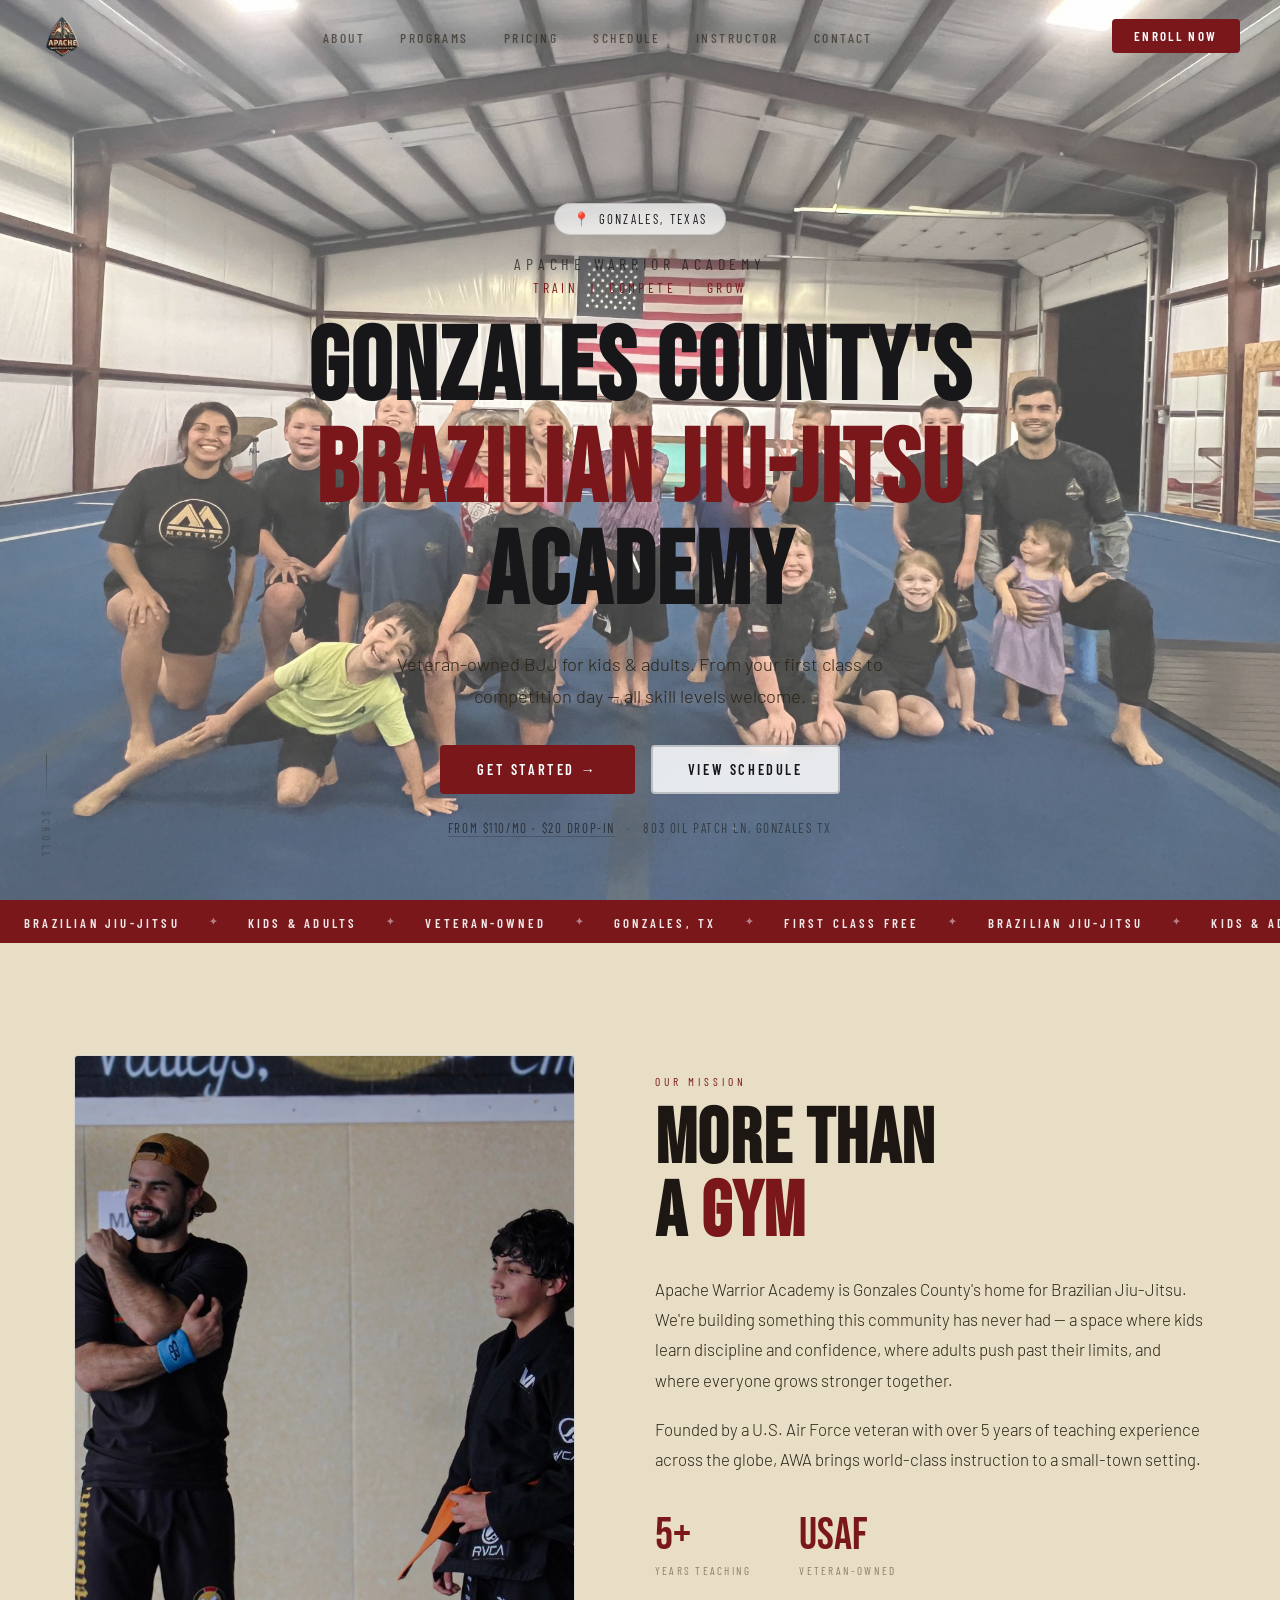
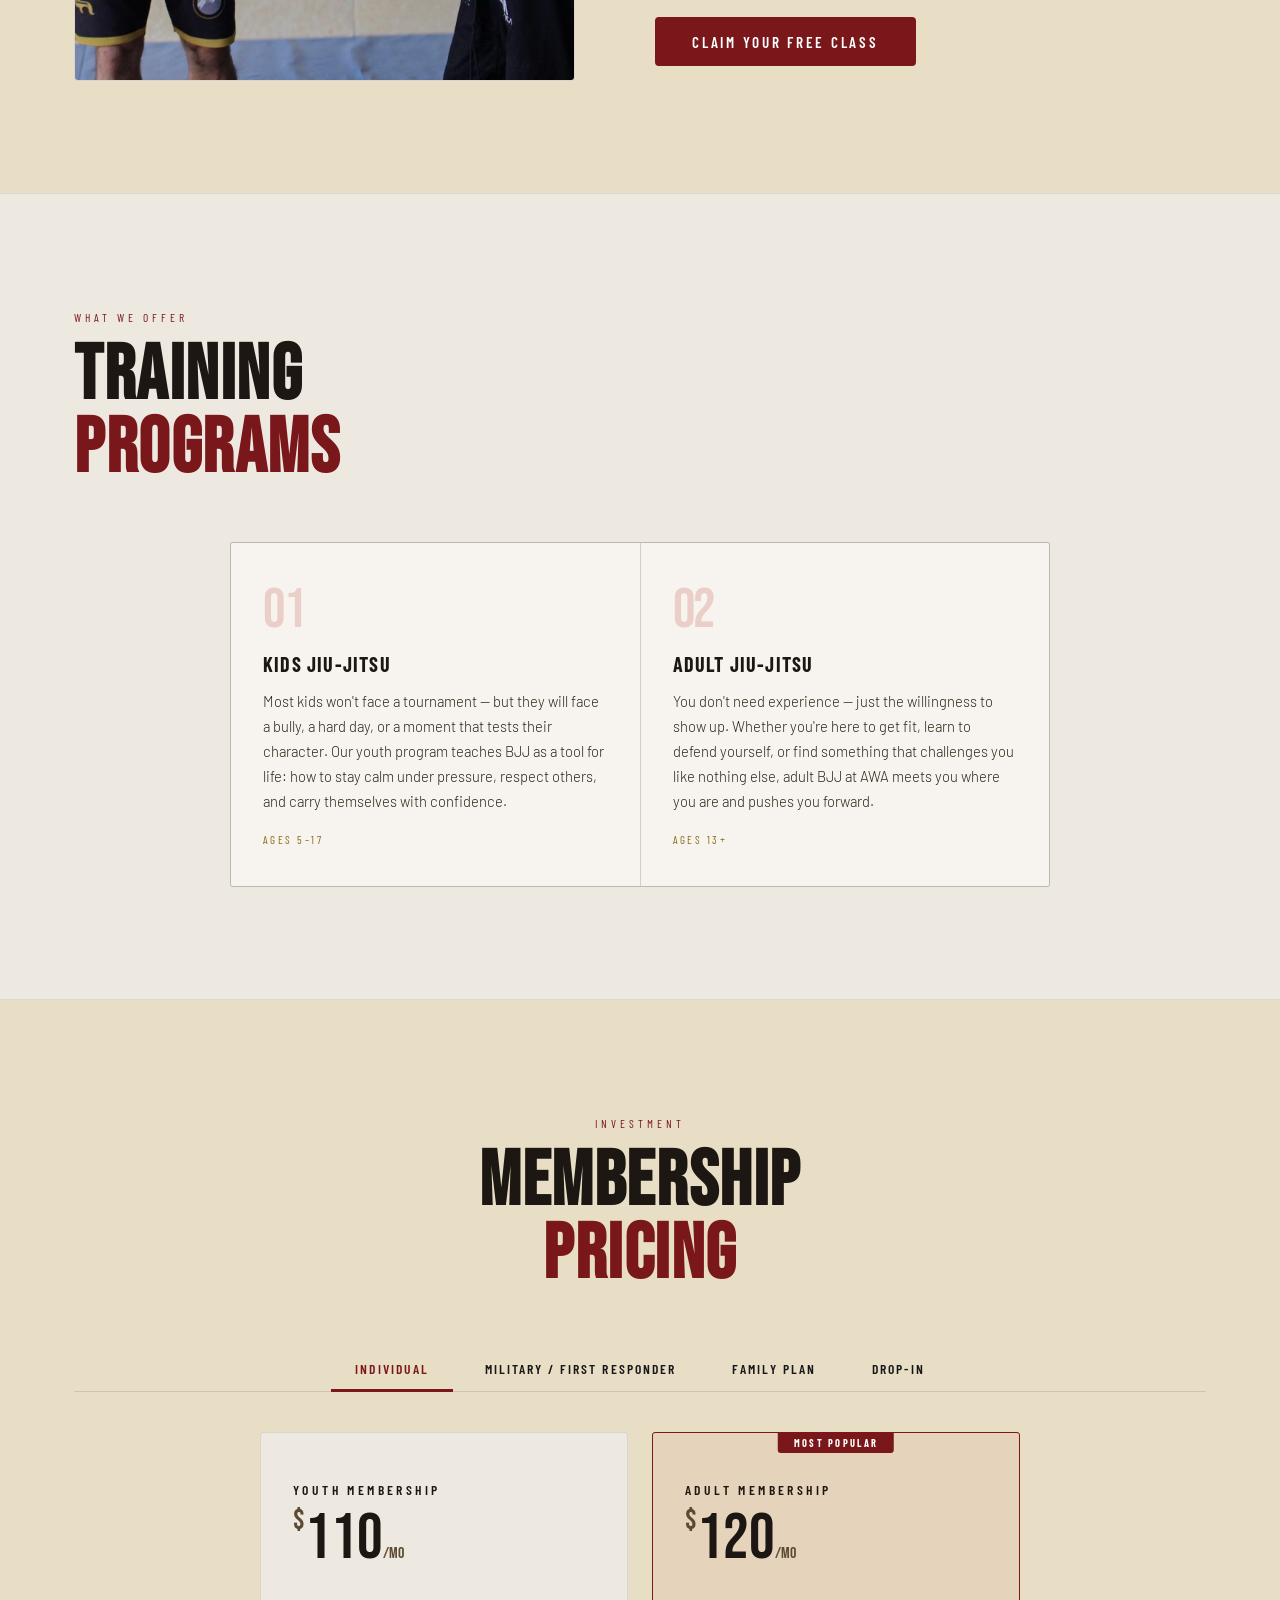
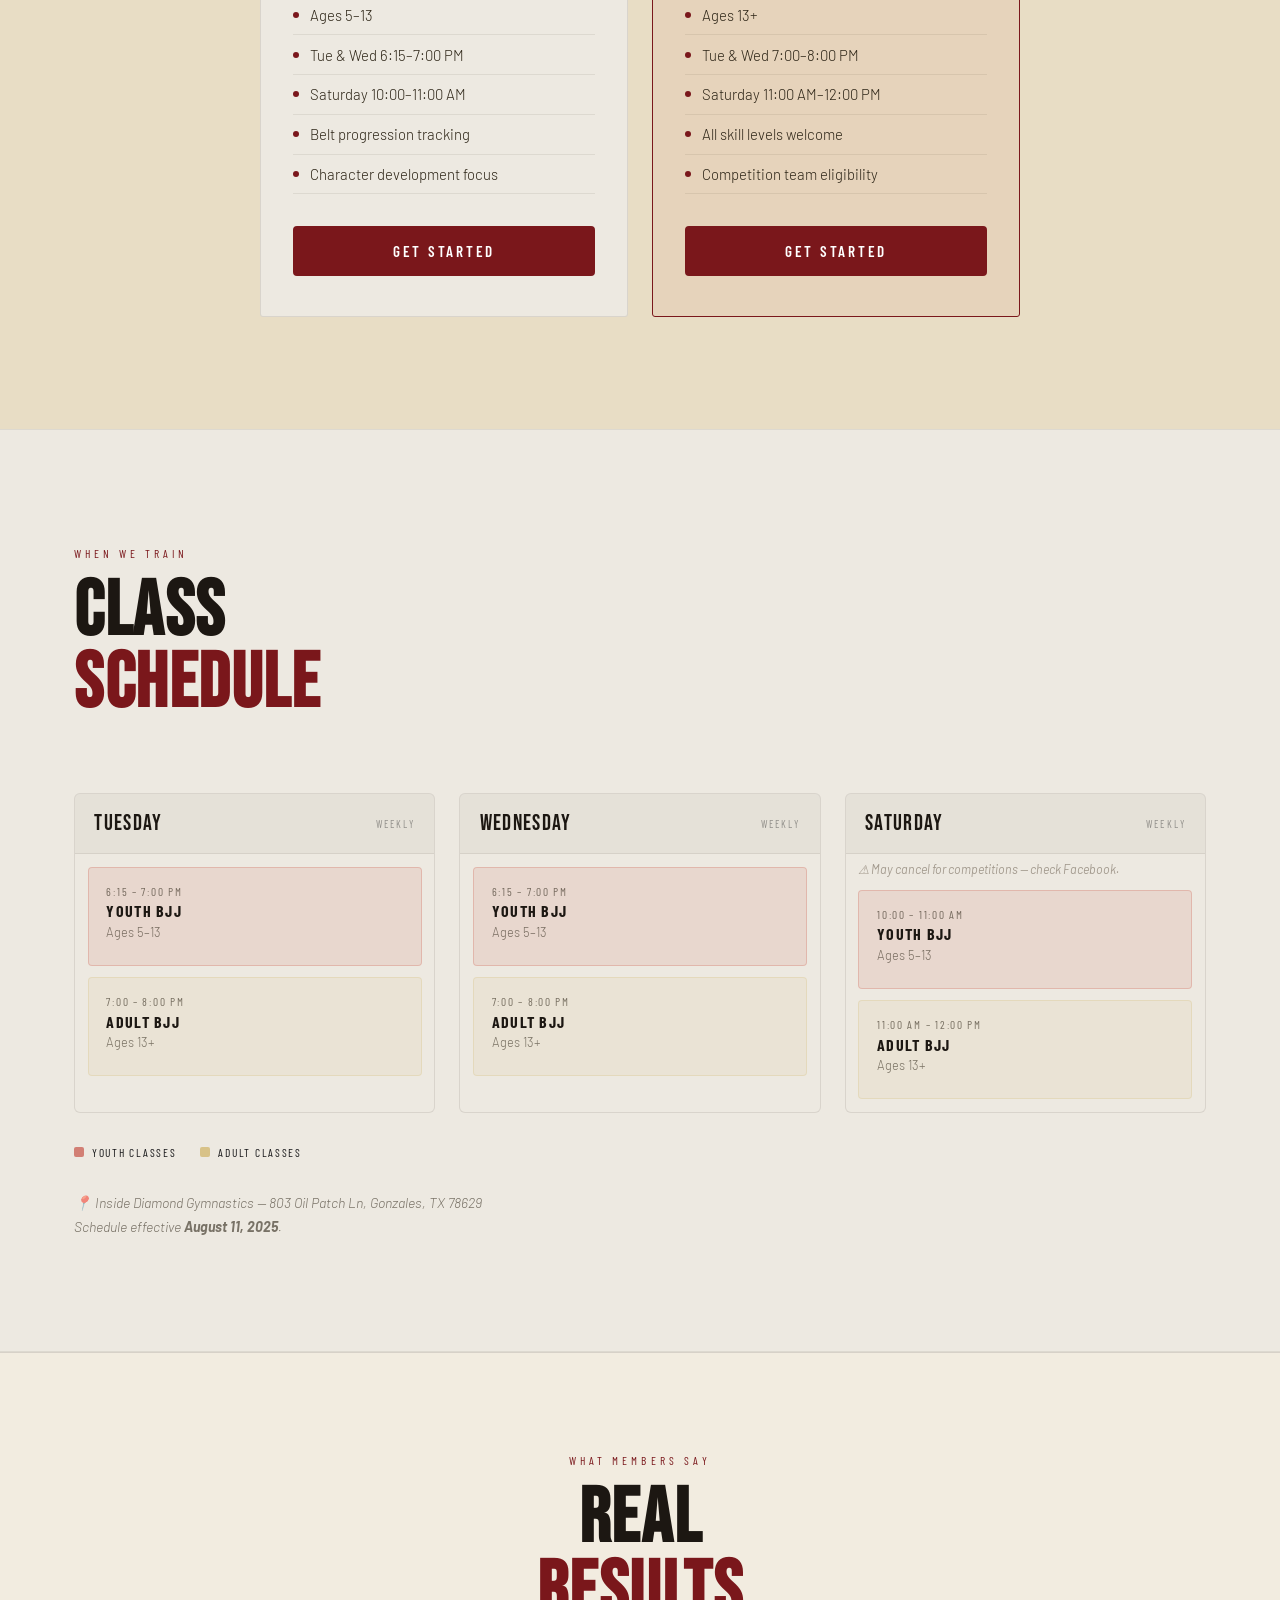
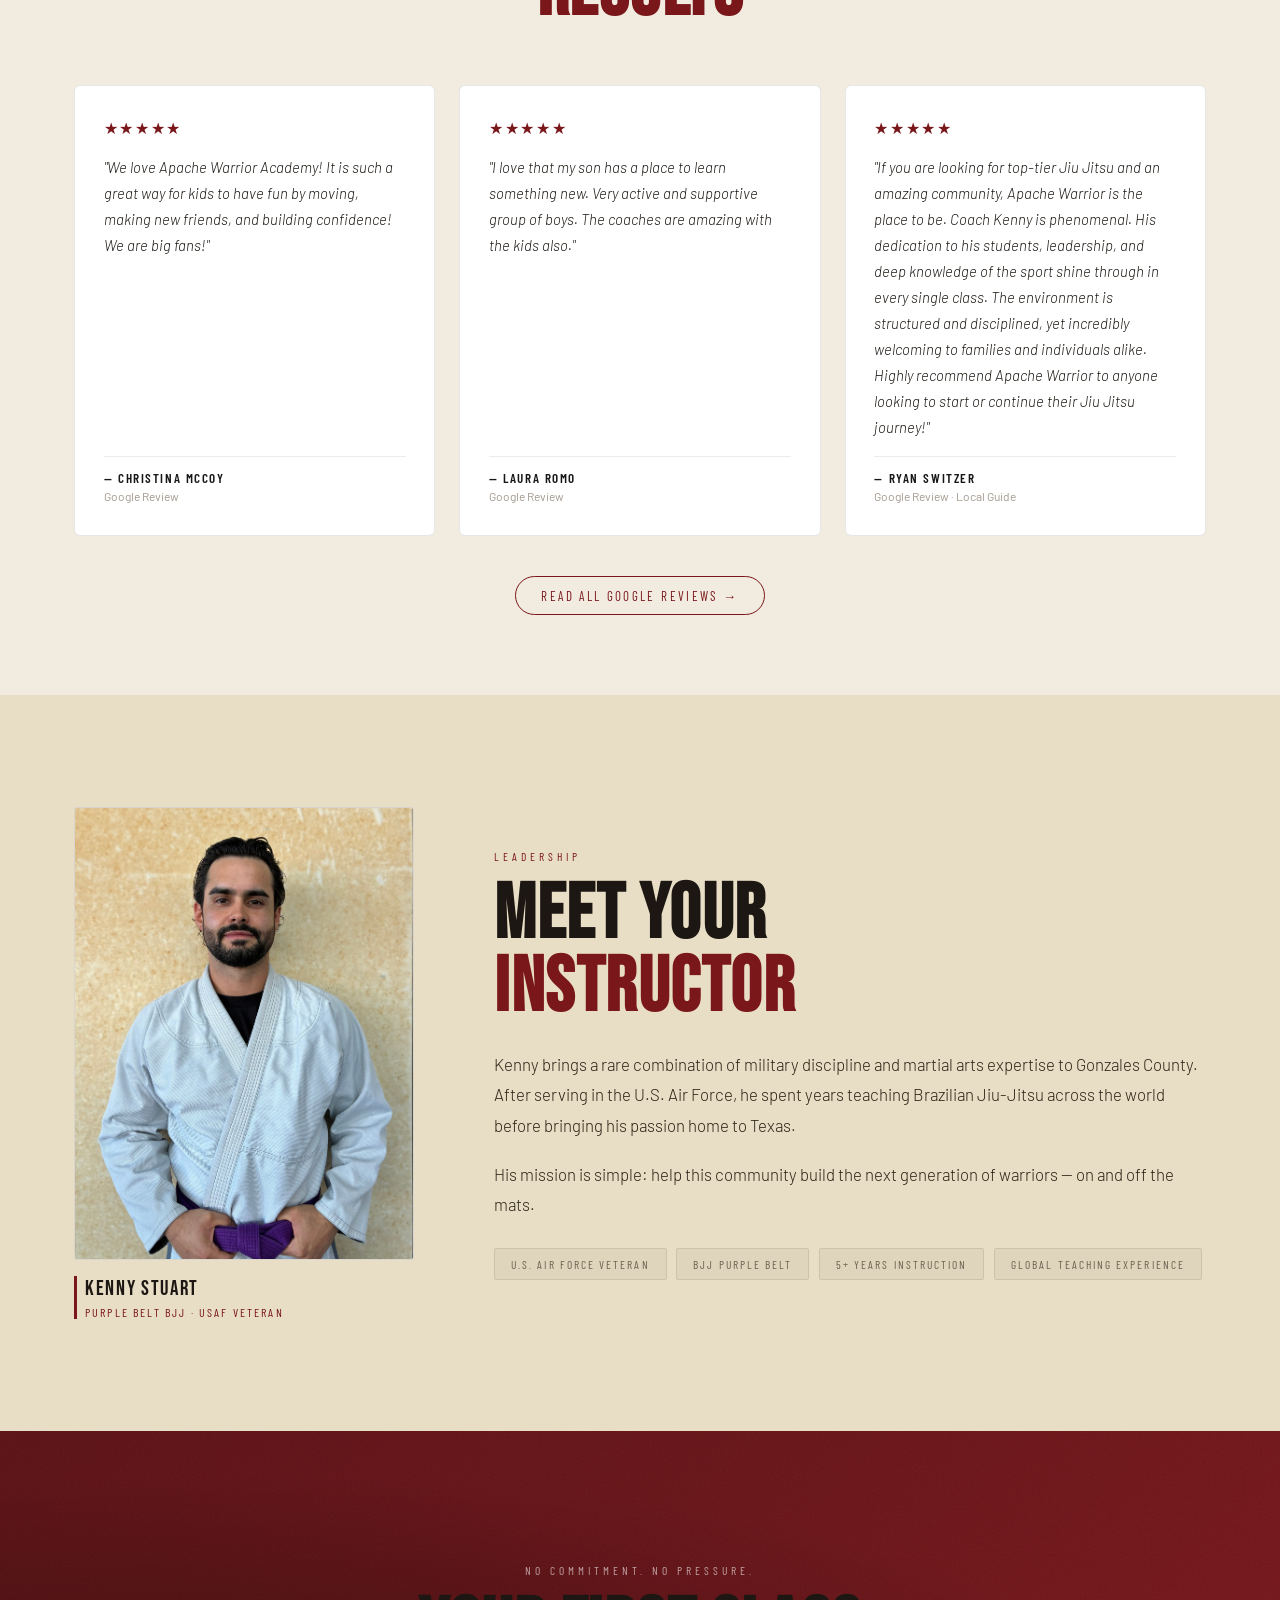
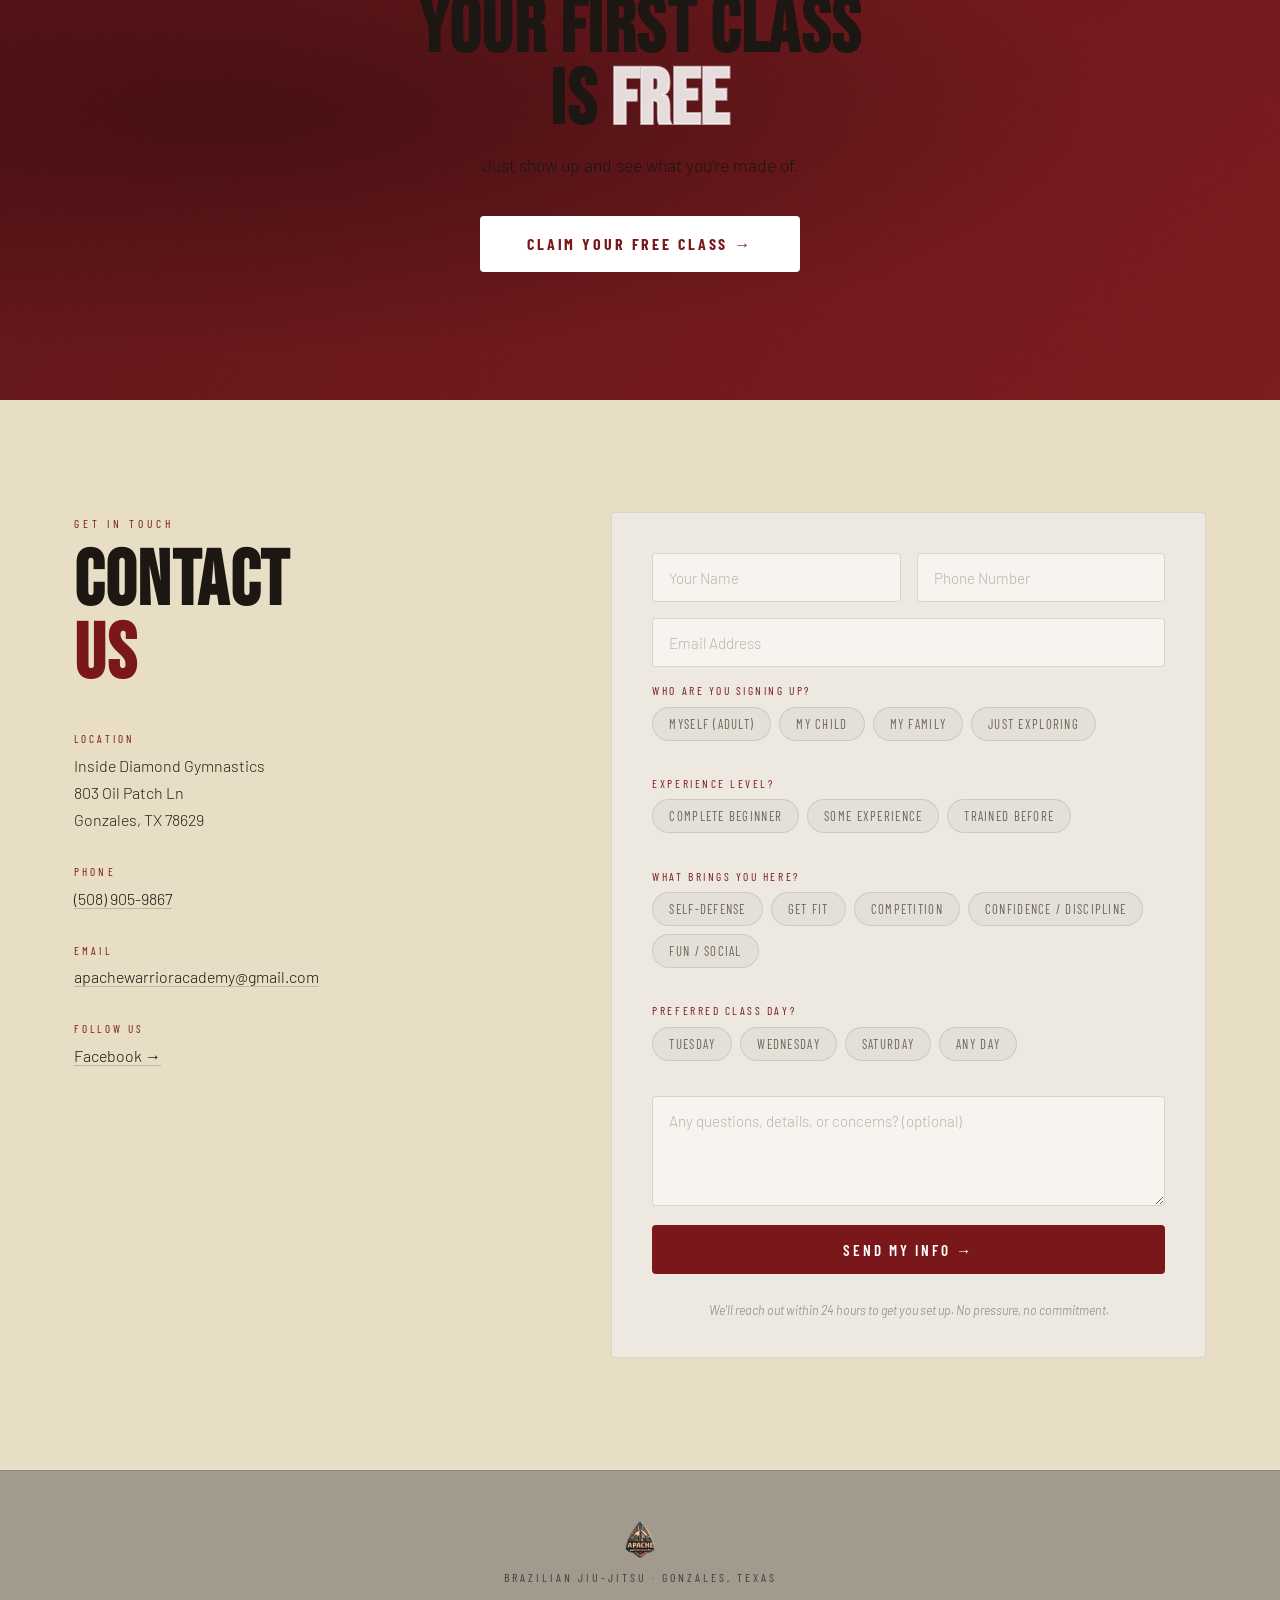
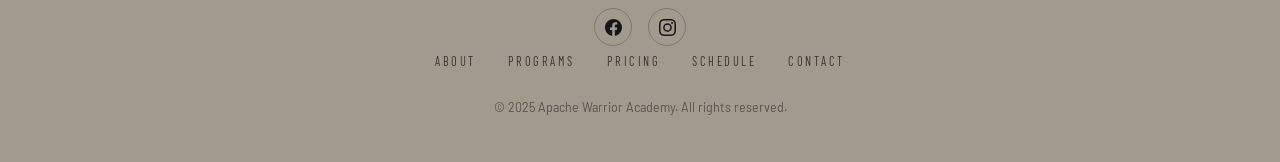
==== index.html @ 75c7acdf "Add files via upload" ====
<!DOCTYPE html>
<html lang="en">
<head>
<meta charset="UTF-8">
<meta name="viewport" content="width=device-width, initial-scale=1.0">
<title>Apache Warrior Academy | Brazilian Jiu-Jitsu in Gonzales, TX</title>
<meta name="description" content="Veteran-owned Brazilian Jiu-Jitsu academy in Gonzales, TX. Kids and adult classes focused on discipline, confidence, and self-defense.">
<link rel="preconnect" href="https://fonts.googleapis.com">
<link href="https://fonts.googleapis.com/css2?family=Bebas+Neue&family=Barlow:ital,wght@0,300;0,400;0,500;0,600;1,300&family=Barlow+Condensed:wght@400;500;600;700&display=swap" rel="stylesheet">
<link rel="stylesheet" href="css/style.css">
  <!-- Google Search Console Verification -->
  <meta name="google-site-verification" content="LA4Jud9aWqhyvaogNPFyvFDFdin0RECuXeDa9Nnw45o">

  <!-- Favicon -->
  <link rel="icon" type="image/png" sizes="32x32" href="images/favicon.png">
  <link rel="icon" type="image/png" sizes="192x192" href="images/favicon-192.png">
  <link rel="apple-touch-icon" sizes="192x192" href="images/favicon-192.png">
  <meta name="msapplication-TileImage" content="images/favicon-192.png">

  <!-- SEO / Open Graph -->
  <meta name="robots" content="index, follow">
  <meta name="theme-color" content="#C0392B">
  <meta property="og:type" content="website">
  <meta property="og:site_name" content="Apache Warrior Academy">
  <meta property="og:url" content="https://apachewarrioracademy.com/">
  <meta property="og:title" content="Apache Warrior Academy | Brazilian Jiu-Jitsu in Gonzales, TX">
  <meta property="og:image" content="https://apachewarrioracademy.com/images/logo.png">
  <meta property="og:locale" content="en_US">
  <link rel="canonical" href="https://apachewarrioracademy.com/">
</head>
<body class="light-mode">

<!-- NAV -->
<nav id="navbar">
  <div class="nav-inner">
    <a href="#home" class="nav-logo">
      <img src="images/logo.png" alt="Apache Warrior Academy" class="logo-img" onerror="this.style.display='none';document.querySelector('.logo-text').style.display='block'">
      <span class="logo-text" style="display:none;">APACHE WARRIOR ACADEMY</span>
    </a>
    <ul class="nav-links" id="navLinks">
      <li><a href="about.html">About</a></li>
      <li><a href="programs.html">Programs</a></li>
      <li><a href="pricing.html">Pricing</a></li>
      <li><a href="schedule.html">Schedule</a></li>
      <li><a href="instructor.html">Instructor</a></li>
      <li><a href="contact.html">Contact</a></li>
    </ul>
    <a href="enroll.html" class="nav-cta" id="navCta">Enroll Now</a>
    <button class="hamburger" id="hamburger" aria-label="Open menu">
      <span></span><span></span><span></span>
    </button>
  </div>
</nav>

<!-- HERO -->
<section class="hero" id="home">
  <div class="hero-bg">
    <picture class="hero-bg-img" style="display:block;position:absolute;inset:0;width:100%;height:100%;">
      <source srcset="images/hero-mobile.JPG" media="(max-width: 768px)">
      <img src="images/hero.JPG" alt="Apache Warrior Academy BJJ training class" style="width:100%;height:100%;object-fit:cover;object-position:center center;display:block;" loading="eager">
    </picture>
    <div class="hero-overlay"></div>

  </div>
  <div class="hero-content hero-content--centered">
    <div class="hero-location-pill">
      <span class="hero-location-dot">📍</span> Gonzales, Texas
    </div>
    <div class="hero-academy-name">APACHE WARRIOR ACADEMY</div>
    <div class="hero-tagline">TRAIN &nbsp;|&nbsp; COMPETE &nbsp;|&nbsp; GROW</div>
    <h1 class="hero-title--unified">
      Gonzales County's<br>
      <em>Brazilian Jiu-Jitsu</em><br>
      Academy
    </h1>
    <p class="hero-sub">Veteran-owned BJJ for kids &amp; adults. From your first class to competition day — all skill levels welcome.</p>
    <div class="hero-actions">
      <a href="enroll.html" class="btn-primary hero-btn-primary">Get Started →</a>
      <a href="schedule.html" class="btn-ghost hero-btn-ghost">View Schedule</a>
    </div>
    <div class="hero-meta">
      <span class="hero-meta-price"><a href="pricing.html">From $110/mo · $20 drop-in</a></span>
      <span class="hero-meta-sep">·</span>
      <span class="hero-meta-addr">803 Oil Patch Ln, Gonzales TX</span>
    </div>
  </div>
  <div class="hero-scroll-hint">
    <div class="scroll-line"></div>
    <span>Scroll</span>
  </div>
</section>

<!-- MARQUEE STRIP -->
<div class="marquee-strip">
  <div class="marquee-track">
    <span>Brazilian Jiu-Jitsu</span><span class="sep">✦</span>
    <span>Kids & Adults</span><span class="sep">✦</span>
    <span>Veteran-Owned</span><span class="sep">✦</span>
    <span>Gonzales, TX</span><span class="sep">✦</span>
    <span>First Class Free</span><span class="sep">✦</span>
    <span>Brazilian Jiu-Jitsu</span><span class="sep">✦</span>
    <span>Kids & Adults</span><span class="sep">✦</span>
    <span>Veteran-Owned</span><span class="sep">✦</span>
    <span>Gonzales, TX</span><span class="sep">✦</span>
    <span>First Class Free</span><span class="sep">✦</span>
  </div>
</div>



<!-- ABOUT -->
<section class="about" id="about">
  <div class="container">
    <div class="about-grid">
      <div class="about-media reveal">
        <div class="about-img-wrap">
          <img src="images/homepagemission.PNG"
               alt="Apache Warrior Academy training"
               class="about-photo"
               onerror="this.style.display='none';this.nextElementSibling.style.display='block'">
          <div class="about-img-fallback geo-placeholder" style="display:none;position:absolute;inset:0;">
            <div class="placeholder-geo">
              <div class="pg-ring pg-ring-1"></div>
              <div class="pg-ring pg-ring-2"></div>
              <div class="pg-ring pg-ring-3"></div>
              <div class="pg-slash"></div>
              <div class="pg-slash pg-slash-2"></div>
            </div>
          </div>
        </div>
      </div>
      <div class="about-text reveal">
        <span class="label">Our Mission</span>
        <h2>MORE THAN<br>A <em>GYM</em></h2>
        <p>Apache Warrior Academy is Gonzales County's home for Brazilian Jiu-Jitsu. We're building something this community has never had — a space where kids learn discipline and confidence, where adults push past their limits, and where everyone grows stronger together.</p>
        <p>Founded by a U.S. Air Force veteran with over 5 years of teaching experience across the globe, AWA brings world-class instruction to a small-town setting.</p>
        <div class="about-stats">
          <div class="stat">
            <div class="stat-num">5+</div>
            <div class="stat-lbl">Years Teaching</div>
          </div>
          <div class="stat">
            <div class="stat-num">USAF</div>
            <div class="stat-lbl">Veteran-Owned</div>
          </div>
        </div>
        <a href="enroll.html" class="btn-primary">Claim Your Free Class</a>
      </div>
    </div>
  </div>
</section>

<!-- PROGRAMS -->
<section class="programs" id="programs">
  <div class="container">
    <div class="section-head reveal">
      <span class="label">What We Offer</span>
      <h2>TRAINING<br><em>PROGRAMS</em></h2>
    </div>
    <div class="programs-grid two-only">
      <div class="prog-card reveal">
        <div class="prog-num">01</div>
        <h3>Kids Jiu-Jitsu</h3>
        <p>Most kids won't face a tournament — but they will face a bully, a hard day, or a moment that tests their character. Our youth program teaches BJJ as a tool for life: how to stay calm under pressure, respect others, and carry themselves with confidence.</p>
        <div class="prog-tag">Ages 5–17</div>
      </div>
      <div class="prog-card reveal">
        <div class="prog-num">02</div>
        <h3>Adult Jiu-Jitsu</h3>
        <p>You don't need experience — just the willingness to show up. Whether you're here to get fit, learn to defend yourself, or find something that challenges you like nothing else, adult BJJ at AWA meets you where you are and pushes you forward.</p>
        <div class="prog-tag">Ages 13+</div>
      </div>
    </div>
  </div>
</section>

<!-- PRICING -->
<section class="pricing" id="pricing">
  <div class="container">
    <div class="section-head reveal" style="text-align:center;">
      <span class="label">Investment</span>
      <h2>MEMBERSHIP<br><em>PRICING</em></h2>
    </div>

    <!-- Individual Memberships -->
    <div class="price-tabs reveal">
      <button class="price-tab active" data-tab="individual">Individual</button>
      <button class="price-tab" data-tab="military">Military / First Responder</button>
      <button class="price-tab" data-tab="family">Family Plan</button>
      <button class="price-tab" data-tab="dropin">Drop-In</button>
    </div>

    <!-- Individual -->
    <div class="price-panel active" id="tab-individual">
      <div class="pricing-grid two-col">
        <div class="price-card reveal">
          <div class="price-header">
            <h3>Youth Membership</h3>
            <div class="price-tag"><sup>$</sup>110<span>/mo</span></div>
          </div>
          <ul class="price-list">
            <li>Ages 5–13</li>
            <li>Tue &amp; Wed 6:15–7:00 PM</li>
            <li>Saturday 10:00–11:00 AM</li>
            <li>Belt progression tracking</li>
            <li>Character development focus</li>
          </ul>
          <a href="#contact" class="btn-primary full">Get Started</a>
        </div>
        <div class="price-card featured reveal">
          <div class="featured-badge">Most Popular</div>
          <div class="price-header">
            <h3>Adult Membership</h3>
            <div class="price-tag"><sup>$</sup>120<span>/mo</span></div>
          </div>
          <ul class="price-list">
            <li>Ages 13+</li>
            <li>Tue &amp; Wed 7:00–8:00 PM</li>
            <li>Saturday 11:00 AM–12:00 PM</li>
            <li>All skill levels welcome</li>
            <li>Competition team eligibility</li>
          </ul>
          <a href="#contact" class="btn-primary full">Get Started</a>
        </div>
      </div>
    </div>

    <!-- Military / First Responder -->
    <div class="price-panel" id="tab-military">
      <div class="military-card-wrap">
        <div class="price-card featured military-solo reveal">
          <div class="featured-badge">Serving Those Who Serve</div>
          <div class="military-badge-row">
            <span class="mil-badge">🎖️ Active Military</span>
            <span class="mil-badge">🚔 Law Enforcement</span>
            <span class="mil-badge">🚒 Fire</span>
            <span class="mil-badge">🚑 EMS</span>
            <span class="mil-badge">🪖 Veterans</span>
          </div>
          <div class="price-header">
            <h3>Adult Membership — Military Rate</h3>
            <div class="price-tag"><sup>$</sup>100<span>/mo</span></div>
          </div>
          <div class="military-compare">
            <span class="mil-was">Standard rate: $120/mo</span>
            <span class="mil-save">You save $20/mo</span>
          </div>
          <ul class="price-list">
            <li>Ages 18+ (adults only)</li>
            <li>Tue &amp; Wed 7:00–8:00 PM &amp; Saturday 11:00 AM–12:00 PM</li>
            <li>All skill levels welcome</li>
            <li>Competition team eligibility</li>
            <li>Valid military or first responder ID required at sign-up</li>
          </ul>
          <a href="#contact" class="btn-primary full">Claim This Rate</a>
        </div>
      </div>
      <p class="price-note reveal">Discount applies to active duty military, veterans, law enforcement, firefighters, and EMS. Valid ID required at enrollment.</p>
    </div>

    <!-- Family Plan -->
    <div class="price-panel" id="tab-family">
      <div class="family-table reveal">
        <div class="family-header">
          <h3>Family Plan</h3>
          <p>Each family member gets their own membership — rates decrease as your family grows.</p>
        </div>
        <div class="family-rows">
          <div class="family-row">
            <span>First Adult</span>
            <span class="family-price">$120<small>/mo</small></span>
          </div>
          <div class="family-row">
            <span>Second Adult</span>
            <span class="family-price">$110<small>/mo</small></span>
          </div>
          <div class="family-row">
            <span>First Youth</span>
            <span class="family-price">$110<small>/mo</small></span>
          </div>
          <div class="family-row">
            <span>Second Youth</span>
            <span class="family-price">$100<small>/mo</small></span>
          </div>
          <div class="family-row highlight">
            <span>Third Youth &amp; Beyond</span>
            <span class="family-price">$90<small>/mo</small></span>
          </div>
        </div>
        <div class="family-example">
          <strong>Example — Family of 4 (2 Adults + 2 Youth)</strong><br>
          $120 + $110 + $110 + $100 = <strong>$440/month</strong><br>
          <span>Save $20/month compared to individual memberships</span>
        </div>
        <a href="#contact" class="btn-primary" style="margin-top:1.5rem;display:inline-block;">Build My Family Plan</a>
      </div>
    </div>


    <!-- Drop-In -->
    <div class="price-panel" id="tab-dropin">
      <div class="pricing-grid" style="max-width:400px;margin:0 auto;">
        <div class="price-card featured reveal">
          <div class="featured-badge">No Commitment</div>
          <div class="price-header">
            <h3>Drop-In Class</h3>
            <div class="price-tag"><sup>$</sup>20<span>/class</span></div>
          </div>
          <ul class="price-list">
            <li>Youth or Adult BJJ</li>
            <li>Any scheduled class</li>
            <li>No membership required</li>
            <li>Come when it works for you</li>
            <li>First class is always free</li>
          </ul>
          <a href="pricing.html" class="btn-primary full">See All Pricing →</a>
        </div>
      </div>
      <p class="price-note reveal" style="margin-top:1.5rem;">Drop-ins are welcome at any class. Just text Coach Kenny at (508) 905-9867 so he knows you're coming.</p>
    </div>

  </div>
</section>

<!-- SCHEDULE -->
<section class="schedule" id="schedule">
  <div class="container">
    <div class="schedule-header reveal">
      <div>
        <span class="label">When We Train</span>
        <h2>CLASS<br><em>SCHEDULE</em></h2>
      </div>
      </div>

    <!-- Calendar View -->
    <div class="schedule-wrap reveal" id="schedCal">
      <div class="cal-grid">
        <!-- TUE -->
        <div class="cal-day">
          <div class="cal-day-header">
            <span class="cal-day-name">Tuesday</span>
            <span class="cal-day-sub">Weekly</span>
          </div>
          <div class="cal-slots">
            <div class="cal-slot kids-slot">
              <div class="cal-slot-time">6:15 – 7:00 PM</div>
              <div class="cal-slot-name">Youth BJJ</div>
              <div class="cal-slot-ages">Ages 5–13</div>
            </div>
            <div class="cal-slot adult-slot">
              <div class="cal-slot-time">7:00 – 8:00 PM</div>
              <div class="cal-slot-name">Adult BJJ</div>
              <div class="cal-slot-ages">Ages 13+</div>
            </div>
          </div>
        </div>
        <!-- WED -->
        <div class="cal-day">
          <div class="cal-day-header">
            <span class="cal-day-name">Wednesday</span>
            <span class="cal-day-sub">Weekly</span>
          </div>
          <div class="cal-slots">
            <div class="cal-slot kids-slot">
              <div class="cal-slot-time">6:15 – 7:00 PM</div>
              <div class="cal-slot-name">Youth BJJ</div>
              <div class="cal-slot-ages">Ages 5–13</div>
            </div>
            <div class="cal-slot adult-slot">
              <div class="cal-slot-time">7:00 – 8:00 PM</div>
              <div class="cal-slot-name">Adult BJJ</div>
              <div class="cal-slot-ages">Ages 13+</div>
            </div>
          </div>
        </div>
        <!-- SAT -->
        <div class="cal-day">
          <div class="cal-day-header">
            <span class="cal-day-name">Saturday</span>
            <span class="cal-day-sub">Weekly</span>
          </div>
          <p style="padding:0.5rem 0.8rem 0;margin:0;font-size:0.78rem;color:var(--stone);font-style:italic;">⚠ May cancel for competitions — check Facebook.</p>
          <div class="cal-slots">
            <div class="cal-slot kids-slot">
              <div class="cal-slot-time">10:00 – 11:00 AM</div>
              <div class="cal-slot-name">Youth BJJ</div>
              <div class="cal-slot-ages">Ages 5–13</div>
            </div>
            <div class="cal-slot adult-slot">
              <div class="cal-slot-time">11:00 AM – 12:00 PM</div>
              <div class="cal-slot-name">Adult BJJ</div>
              <div class="cal-slot-ages">Ages 13+</div>
            </div>
          </div>
        </div>
        <!-- Legend -->
        <div class="cal-legend" style="grid-column:1/-1;">
          <span class="cal-legend-item kids-dot">Youth Classes</span>
          <span class="cal-legend-item adult-dot">Adult Classes</span>
        </div>
      </div>
      <p class="sched-note">📍 Inside Diamond Gymnastics — 803 Oil Patch Ln, Gonzales, TX 78629<br>Schedule effective <strong>August 11, 2025</strong>.</p>
    </div>

  </div>
</section>

<!-- CLASS REGISTRATION MODAL -->
<div class="modal-overlay" id="registerModal" aria-hidden="true">
  <div class="modal-box">
    <button class="modal-close" id="modalClose" aria-label="Close">&times;</button>
    <div class="modal-label">Reserve Your Spot</div>
    <h3 class="modal-title" id="modalTitle">Youth BJJ — Tuesday 6:15–7:00 PM</h3>
    <p class="modal-sub">Fill out the form below and we'll confirm your spot within 24 hours. First class is always free.</p>
    <form class="modal-form" id="registerForm" action="https://formspree.io/f/mgodlnrg" method="POST">
      <input type="text" name="_gotcha" style="display:none" tabindex="-1" autocomplete="off">
      <input type="hidden" name="form_type" value="Class Registration">
      <input type="hidden" name="class_name" id="reg-class">
      <input type="hidden" name="class_day" id="reg-day">
      <input type="hidden" name="class_time" id="reg-time">

      <div class="modal-row two-col">
        <input type="text" name="name" placeholder="Full Name" required>
        <input type="tel" name="phone" placeholder="Phone Number">
      </div>
      <input type="email" name="email" placeholder="Email Address" required style="width:100%">

      <div class="modal-chips-label">This is for:</div>
      <div class="faq-chips modal-chips" data-name="reg-who">
        <button type="button" class="chip" data-val="Myself">Myself</button>
        <button type="button" class="chip" data-val="My Child">My Child</button>
        <button type="button" class="chip" data-val="Both of us">Both of Us</button>
      </div>
      <input type="hidden" name="registering_for" id="val-reg-who">

      <div class="waiver-block">
        <label class="waiver-check">
          <input type="checkbox" name="waiver_agreed" value="yes" required>
          <span class="waiver-text">
            I have read and agree to the <button type="button" class="waiver-link" id="showWaiver">Apache Warrior Academy Assumption of Risk, Waiver of Liability, and Indemnification Agreement</button>. I understand this is a legally binding document and I am waiving certain legal rights. I participate voluntarily.
          </span>
        </label>
      </div>

      <!-- Waiver text (collapsed) — Full official AWA waiver -->
      <div class="waiver-full" id="waiverFull" style="display:none;">
        <strong>APACHE WARRIOR ACADEMY<br>
        ASSUMPTION OF RISK, WAIVER OF LIABILITY, AND INDEMNIFICATION AGREEMENT</strong><br>
        803 Oil Patch Ln, Gonzales, TX 78629 | apachewarrioracademy@gmail.com | (508) 905-9867<br><br>
        <em>PLEASE READ THIS DOCUMENT CAREFULLY. BY SUBMITTING THIS FORM, YOU ARE WAIVING CERTAIN LEGAL RIGHTS, INCLUDING THE RIGHT TO SUE OR RECOVER DAMAGES IN CASE OF INJURY, DEATH, OR PROPERTY LOSS.</em><br><br>

        <strong>1. ASSUMPTION OF RISK</strong><br>
        I acknowledge that participation in Brazilian Jiu-Jitsu, martial arts, grappling, self-defense training, and related physical activities involves inherent risks of physical injury, including but not limited to: sprains, strains, fractures, dislocations, concussions, lacerations, contusions, muscle tears, ligament damage, spinal injuries, paralysis, cardiovascular events, and in rare cases, death. I understand that these risks may arise from the actions, inactions, or negligence of myself, other participants, instructors, or third parties, and that not all risks can be foreseen or eliminated. I voluntarily choose to participate with full knowledge and acceptance of these risks. I certify that I (or the minor participant) am physically fit and have no medical conditions that would prevent safe participation, or I have obtained physician approval to participate.<br><br>

        <strong>2. WAIVER AND RELEASE OF LIABILITY</strong><br>
        In consideration of being permitted to participate in the Activities, I hereby voluntarily release, forever discharge, and agree to hold harmless Apache Warrior Academy, Apache Warrior Youth Foundation, Inc., their owners, officers, directors, employees, agents, instructors, volunteers, affiliates, and assigns (collectively, "Released Parties") from any and all claims, demands, causes of action, damages, losses, or liabilities of any kind, whether known or unknown, arising out of or in any way connected with my participation in the Activities, including but not limited to claims arising from the negligence of the Released Parties. This release does not apply to claims arising from the gross negligence or willful misconduct of the Released Parties.<br><br>

        <strong>3. INDEMNIFICATION</strong><br>
        I agree to indemnify, defend, and hold harmless the Released Parties from and against any and all claims, damages, losses, costs, and expenses (including reasonable attorney's fees) arising out of or relating to my participation in the Activities, or any breach of this Agreement, whether caused by my acts or omissions or those of third parties.<br><br>

        <strong>4. MEDICAL AUTHORIZATION AND EMERGENCY TREATMENT</strong><br>
        I authorize the Released Parties to seek and obtain emergency medical treatment on my behalf (or on behalf of the minor participant) in the event of injury or illness during participation in the Activities. I understand that I am solely responsible for all costs associated with such medical treatment. I agree to disclose any relevant medical conditions, allergies, or medications to the instructors prior to participation.<br><br>

        <strong>5. RULES AND CONDUCT</strong><br>
        I agree to abide by all rules, regulations, and instructions provided by Apache Warrior Academy instructors and staff. I understand that failure to comply with safety rules may result in immediate removal from the Activities without refund. I agree to report any unsafe conditions or injuries to the instructors immediately.<br><br>

        <strong>6. PHOTOGRAPHY AND MEDIA RELEASE</strong><br>
        I grant Apache Warrior Academy and its affiliates the irrevocable right to photograph, video record, and use my image and likeness (or that of the minor participant) in any media format for promotional, advertising, educational, and commercial purposes without further notice, compensation, or consent. I waive any right to inspect or approve the use of such images.<br><br>

        <strong>7. MINOR PARTICIPANTS</strong><br>
        If the participant is under the age of 18, I, as the parent or legal guardian, represent that I have the legal authority to execute this Agreement on behalf of the minor. I agree that the terms of this Agreement shall be binding upon the minor, myself, and our respective heirs, estates, and assigns. I accept full responsibility for the minor's conduct and participation in the Activities.<br><br>

        <strong>8. GOVERNING LAW AND DISPUTE RESOLUTION</strong><br>
        This Agreement shall be governed by and construed in accordance with the laws of the State of Texas. Any dispute arising under this Agreement shall be resolved exclusively in the courts of Gonzales County, Texas. If any provision of this Agreement is found to be unenforceable, the remaining provisions shall continue in full force and effect.<br><br>

        <strong>9. ENTIRE AGREEMENT AND ACKNOWLEDGMENT</strong><br>
        This Agreement constitutes the entire agreement between the parties concerning the subject matter hereof. I acknowledge that I have read this Agreement in its entirety, understand its contents, and submit it voluntarily. I understand that this is a legally binding document and that I am giving up substantial legal rights. Electronic submission of this form constitutes my electronic signature and agreement to all terms above.<br><br>

        <em>Electronic agreement via form submission is legally binding and accepted in place of a physical signature under applicable Texas law.</em>
        <button type="button" class="waiver-close-link" id="hideWaiver">Close ↑</button>
      </div>

      <button type="submit" class="btn-primary full modal-submit">Reserve My Spot →</button>
      <div class="form-success modal-success" id="registerSuccess">✓ You're registered! We'll confirm within 24 hours.</div>
    </form>
  </div>
</div>


<!-- REVIEWS -->
<section class="reviews-section" id="reviews">
  <div class="container">
    <div class="section-head reveal" style="text-align:center;">
      <span class="label">What Members Say</span>
      <h2>REAL<br><em>RESULTS</em></h2>
    </div>
    <div class="reviews-grid">
      <div class="review-card reveal">
        <div class="review-stars">★★★★★</div>
        <p class="review-text">"We love Apache Warrior Academy! It is such a great way for kids to have fun by moving, making new friends, and building confidence! We are big fans!"</p>
        <div class="review-author">
          <div class="review-name">— Christina McCoy</div>
          <div class="review-source">Google Review</div>
        </div>
      </div>
      <div class="review-card reveal">
        <div class="review-stars">★★★★★</div>
        <p class="review-text">"I love that my son has a place to learn something new. Very active and supportive group of boys. The coaches are amazing with the kids also."</p>
        <div class="review-author">
          <div class="review-name">— Laura Romo</div>
          <div class="review-source">Google Review</div>
        </div>
      </div>
      <div class="review-card reveal">
        <div class="review-stars">★★★★★</div>
        <p class="review-text">"If you are looking for top-tier Jiu Jitsu and an amazing community, Apache Warrior is the place to be. Coach Kenny is phenomenal. His dedication to his students, leadership, and deep knowledge of the sport shine through in every single class. The environment is structured and disciplined, yet incredibly welcoming to families and individuals alike. Highly recommend Apache Warrior to anyone looking to start or continue their Jiu Jitsu journey!"</p>
        <div class="review-author">
          <div class="review-name">— Ryan Switzer</div>
          <div class="review-source">Google Review · Local Guide</div>
        </div>
      </div>
    </div>
    <div class="reviews-cta reveal">
      <a href="https://www.google.com/search?q=Apache+Warrior+Academy+Gonzales+TX+reviews" target="_blank" rel="noopener" class="btn-ghost-sm">Read All Google Reviews →</a>
    </div>
  </div>
</section>

<!-- FOUNDER -->
<section class="founder" id="founder">
  <div class="container">
    <div class="founder-grid">
      <div class="founder-photo-wrap reveal">
        <div class="founder-photo">
          <img src="images/kenneth.jpg"
               alt="Kenny Stuart — Head Instructor, Apache Warrior Academy"
               class="kenneth-photo"
               onerror="this.style.display='none';this.nextElementSibling.style.display='flex'">
          <div class="founder-photo-fallback" style="display:none;">
            <div class="placeholder-geo">
              <div class="pg-ring pg-ring-1"></div>
              <div class="pg-ring pg-ring-2"></div>
              <div class="pg-ring pg-ring-3"></div>
              <div class="pg-slash"></div>
              <div class="pg-slash pg-slash-2"></div>
            </div>
            <div class="photo-label-overlay"><span>PHOTO COMING SOON</span></div>
          </div>
        </div>
        <div class="founder-name-plate">
          <div class="fn-name">Kenny Stuart</div>
          <div class="fn-rank">Purple Belt BJJ · USAF Veteran</div>
        </div>
      </div>
      <div class="founder-text reveal">
        <span class="label">Leadership</span>
        <h2>MEET YOUR<br><em>INSTRUCTOR</em></h2>
        <p>Kenny brings a rare combination of military discipline and martial arts expertise to Gonzales County. After serving in the U.S. Air Force, he spent years teaching Brazilian Jiu-Jitsu across the world before bringing his passion home to Texas.</p>
        <p>His mission is simple: help this community build the next generation of warriors — on and off the mats.</p>
        <div class="creds">
          <span class="cred">U.S. Air Force Veteran</span>
          <span class="cred">BJJ Purple Belt</span>
          <span class="cred">5+ Years Instruction</span>
          <span class="cred">Global Teaching Experience</span>
        </div>
      </div>
    </div>
  </div>
</section>

<!-- CTA BANNER -->
<section class="cta-banner" id="trial">
  <div class="cta-inner reveal">
    <span class="label" style="color:rgba(255,255,255,0.6);">No Commitment. No Pressure.</span>
    <h2>YOUR FIRST CLASS<br>IS <em>FREE</em></h2>
    <p>Just show up and see what you're made of.</p>
    <a href="enroll.html" class="btn-white">Claim Your Free Class →</a>
  </div>
</section>

<!-- CONTACT -->
<section class="contact" id="contact">
  <div class="container">
    <div class="contact-grid">
      <div class="contact-info reveal">
        <span class="label">Get In Touch</span>
        <h2>CONTACT<br><em>US</em></h2>
        <div class="info-block">
          <div class="info-label">Location</div>
          <div class="info-val">Inside Diamond Gymnastics<br>803 Oil Patch Ln<br>Gonzales, TX 78629</div>
        </div>
        <div class="info-block">
          <div class="info-label">Phone</div>
          <div class="info-val"><a href="tel:5089059867">(508) 905-9867</a></div>
        </div>
        <div class="info-block">
          <div class="info-label">Email</div>
          <div class="info-val"><a href="mailto:apachewarrioracademy@gmail.com">apachewarrioracademy@gmail.com</a></div>
        </div>
        <div class="info-block">
          <div class="info-label">Follow Us</div>
          <div class="info-val"><a href="https://www.facebook.com/profile.php?id=61588543511512" target="_blank" rel="noopener">Facebook →</a></div>
        </div>
      </div>
      <div class="contact-form-wrap reveal">
        <form class="contact-form" id="contactForm" action="https://formspree.io/f/mgodlnrg" method="POST">
          <!-- Honeypot spam trap -->
          <input type="text" name="_gotcha" style="display:none" tabindex="-1" autocomplete="off">

          <div class="form-row two-col">
            <input type="text" name="name" placeholder="Your Name" required>
            <input type="tel" name="phone" placeholder="Phone Number">
          </div>
          <div class="form-row">
            <input type="email" name="email" placeholder="Email Address" required>
          </div>

          <!-- FAQ: Who is this for? -->
          <div class="faq-group">
            <div class="faq-label">Who are you signing up?</div>
            <div class="faq-chips" data-name="who">
              <button type="button" class="chip" data-val="Myself (Adult)">Myself (Adult)</button>
              <button type="button" class="chip" data-val="My Child">My Child</button>
              <button type="button" class="chip" data-val="My Family">My Family</button>
              <button type="button" class="chip" data-val="Just Exploring">Just Exploring</button>
            </div>
            <input type="hidden" name="who" id="val-who">
          </div>

          <!-- FAQ: Experience level -->
          <div class="faq-group">
            <div class="faq-label">Experience level?</div>
            <div class="faq-chips" data-name="experience">
              <button type="button" class="chip" data-val="Complete Beginner">Complete Beginner</button>
              <button type="button" class="chip" data-val="Some Experience">Some Experience</button>
              <button type="button" class="chip" data-val="Trained Before">Trained Before</button>
            </div>
            <input type="hidden" name="experience" id="val-experience">
          </div>

          <!-- FAQ: What are you looking for? -->
          <div class="faq-group">
            <div class="faq-label">What brings you here?</div>
            <div class="faq-chips" data-name="goal">
              <button type="button" class="chip" data-val="Self-Defense">Self-Defense</button>
              <button type="button" class="chip" data-val="Get Fit">Get Fit</button>
              <button type="button" class="chip" data-val="Competition">Competition</button>
              <button type="button" class="chip" data-val="Confidence / Discipline">Confidence / Discipline</button>
              <button type="button" class="chip" data-val="Fun / Social">Fun / Social</button>
            </div>
            <input type="hidden" name="goal" id="val-goal">
          </div>

          <!-- FAQ: Schedule preference -->
          <div class="faq-group">
            <div class="faq-label">Preferred class day?</div>
            <div class="faq-chips" data-name="schedule">
              <button type="button" class="chip" data-val="Tuesday">Tuesday</button>
              <button type="button" class="chip" data-val="Wednesday">Wednesday</button>
              <button type="button" class="chip" data-val="Saturday">Saturday</button>
              <button type="button" class="chip" data-val="Any Day">Any Day</button>
            </div>
            <input type="hidden" name="schedule" id="val-schedule">
          </div>

          <div class="form-row">
            <textarea name="message" placeholder="Any questions, details, or concerns? (optional)" rows="3"></textarea>
          </div>

          <button type="submit" class="btn-primary full">Send My Info →</button>
          <p class="form-disclaimer">We'll reach out within 24 hours to get you set up. No pressure, no commitment.</p>
          <div class="form-success" id="formSuccess">✓ Got it! We'll be in touch within 24 hours.</div>
        </form>
      </div>
    </div>
  </div>
</section>

<!-- FOOTER -->
<footer>
  <div class="footer-inner">
    <div class="footer-logo">
      <img src="images/logo.png" alt="Apache Warrior Academy" onerror="this.style.display='none';document.querySelector('.footer-logo-text').style.display='block'">
      <span class="footer-logo-text" style="display:none;">APACHE WARRIOR ACADEMY</span>
    </div>
    <div class="footer-tagline">Brazilian Jiu-Jitsu · Gonzales, Texas</div>
        <div class="footer-social">
      <a href="https://www.facebook.com/profile.php?id=61588543511512" target="_blank" rel="noopener" aria-label="Facebook"><svg viewBox="0 0 24 24" xmlns="http://www.w3.org/2000/svg"><path d="M24 12.073C24 5.405 18.627 0 12 0S0 5.405 0 12.073C0 18.1 4.388 23.094 10.125 24v-8.437H7.078v-3.49h3.047V9.41c0-3.025 1.792-4.697 4.533-4.697 1.312 0 2.686.236 2.686.236v2.97h-1.514c-1.491 0-1.956.93-1.956 1.886v2.267h3.328l-.532 3.49h-2.796V24C19.612 23.094 24 18.1 24 12.073z"/></svg></a>
      <a href="https://www.instagram.com/apachewarrioracademy" target="_blank" rel="noopener" aria-label="Instagram"><svg viewBox="0 0 24 24" xmlns="http://www.w3.org/2000/svg"><path d="M12 2.163c3.204 0 3.584.012 4.85.07 3.252.148 4.771 1.691 4.919 4.919.058 1.265.069 1.645.069 4.849 0 3.205-.012 3.584-.069 4.849-.149 3.225-1.664 4.771-4.919 4.919-1.266.058-1.644.07-4.85.07-3.204 0-3.584-.012-4.849-.07-3.26-.149-4.771-1.699-4.919-4.92-.058-1.265-.07-1.644-.07-4.849 0-3.204.013-3.583.07-4.849.149-3.227 1.664-4.771 4.919-4.919 1.266-.057 1.645-.069 4.849-.069zM12 0C8.741 0 8.333.014 7.053.072 2.695.272.273 2.69.073 7.052.014 8.333 0 8.741 0 12c0 3.259.014 3.668.072 4.948.2 4.358 2.618 6.78 6.98 6.98C8.333 23.986 8.741 24 12 24c3.259 0 3.668-.014 4.948-.072 4.354-.2 6.782-2.618 6.979-6.98.059-1.28.073-1.689.073-4.948 0-3.259-.014-3.667-.072-4.947-.196-4.354-2.617-6.78-6.979-6.98C15.668.014 15.259 0 12 0zm0 5.838a6.162 6.162 0 100 12.324 6.162 6.162 0 000-12.324zM12 16a4 4 0 110-8 4 4 0 010 8zm6.406-11.845a1.44 1.44 0 100 2.881 1.44 1.44 0 000-2.881z"/></svg></a>
    </div>
    <nav class="footer-nav">
    <a href="about.html">About</a>
      <a href="programs.html">Programs</a>
      <a href="pricing.html">Pricing</a>
      <a href="schedule.html">Schedule</a>
      
      <a href="contact.html">Contact</a>
    </nav>
    <div class="footer-copy">© 2025 Apache Warrior Academy. All rights reserved.</div>
  </div>
</footer>


<!-- STICKY MOBILE BAR -->
<div class="sticky-mobile-bar" id="stickyBar">
  <a href="enroll.html" class="sticky-btn sticky-primary">Get Started</a>
  <a href="#schedule" class="sticky-btn sticky-secondary">Class Times</a>
  <a href="tel:5089059867" class="sticky-btn sticky-phone">📞 Call</a>
</div>

<script src="js/main.js"></script>

<!-- Back to Top -->
<button class="back-to-top" id="backToTop" aria-label="Back to top">↑</button>

</body>
</html>
---- css/style.css ----
/* ============================================================
   APACHE WARRIOR ACADEMY — css/style.css
   Modern Editorial Martial Arts
   ============================================================ */

*, *::before, *::after { margin: 0; padding: 0; box-sizing: border-box; }

:root {
  /* ── Brand palette ── */
  --red:        #7A171B;
  --red-dark:   #5a1014;
  --red-light:  rgba(122,23,27,0.12);
  --black:      #171719;
  --near-black: #1e1e20;
  --surface:    #FFFFFF;
  --surface-alt:#F2ECE0;
  --border:     rgba(23,23,25,0.12);
  --cream:      #E8DDC5;
  --cream-dim:  #171719;
  --stone:      #A39A8E;
  --gold:       #7A171B;   /* dark red as label/accent on light bg */
  --white:      #FFFFFF;
  --font-display: 'Bebas Neue', sans-serif;
  --font-cond:    'Barlow Condensed', sans-serif;
  --font-body:    'Barlow', sans-serif;
  --radius:     4px;
  --transition: 0.35s cubic-bezier(0.4, 0, 0.2, 1);
}

html { scroll-behavior: smooth; font-size: 16px; }

body {
  font-family: var(--font-body);
  background: #E8DDC5;
  color: #171719;
  overflow-x: hidden;
  -webkit-font-smoothing: antialiased;
}

/* ===== UTILITY ===== */
.container { max-width: 1180px; margin: 0 auto; padding: 0 1.5rem; }

.label {
  display: inline-block;
  font-family: var(--font-cond);
  font-size: 0.72rem;
  letter-spacing: 0.35em;
  text-transform: uppercase;
  color: var(--gold);
  margin-bottom: 1rem;
}

h2 {
  font-family: var(--font-display);
  font-size: clamp(2.8rem, 6vw, 5rem);
  line-height: 0.95;
  letter-spacing: 0.02em;
  color: var(--cream);
  margin-bottom: 1.5rem;
}
h2 em {
  font-style: normal;
  color: var(--red);
  -webkit-text-stroke: 0;
}

.section-head { margin-bottom: 3.5rem; }

/* ===== BUTTONS ===== */
.btn-primary {
  display: inline-block;
  background: var(--red);
  color: var(--white);
  font-family: var(--font-cond);
  font-size: 0.95rem;
  font-weight: 600;
  letter-spacing: 0.18em;
  text-transform: uppercase;
  text-decoration: none;
  padding: 0.85rem 2.2rem;
  border: 2px solid var(--red);
  border-radius: var(--radius);
  cursor: pointer;
  transition: var(--transition);
  white-space: nowrap;
}
.btn-primary:hover {
  background: transparent;
  color: var(--red);
}
.btn-primary.full { width: 100%; text-align: center; display: block; }

.btn-ghost {
  display: inline-block;
  background: var(--red);
  color: #FFFFFF;
  font-family: var(--font-cond);
  font-size: 0.95rem;
  font-weight: 600;
  letter-spacing: 0.18em;
  text-transform: uppercase;
  text-decoration: none;
  padding: 0.85rem 2.2rem;
  border: 2px solid var(--red);
  border-radius: var(--radius);
  cursor: pointer;
  transition: var(--transition);
}
.btn-ghost:hover { background: var(--red-dark); border-color: var(--red-dark); color: #FFFFFF; }

.btn-white {
  display: inline-block;
  background: var(--white);
  color: var(--red);
  font-family: var(--font-cond);
  font-size: 1rem;
  font-weight: 700;
  letter-spacing: 0.18em;
  text-transform: uppercase;
  text-decoration: none;
  padding: 1rem 2.8rem;
  border: 2px solid var(--white);
  border-radius: var(--radius);
  cursor: pointer;
  transition: var(--transition);
}
.btn-white:hover { background: transparent; color: var(--white); }

/* ===== SCROLL REVEAL ===== */
.reveal {
  opacity: 0;
  transform: translateY(28px);
  transition: opacity 0.75s ease, transform 0.75s ease;
}
.reveal.visible { opacity: 1; transform: translateY(0); }

/* ===== NAV ===== */
#navbar {
  position: fixed; top: 0; left: 0; right: 0; z-index: 200;
  background: transparent;
  transition: background 0.4s, box-shadow 0.4s;
}
/* Inner pages start with .scrolled class — keep cream bg on all states */
#navbar.scrolled,
.page-body ~ #navbar { background: rgba(232,221,197,0.98); }
#navbar.scrolled {
  background: rgba(232,221,197,0.98);
  backdrop-filter: blur(16px);
  box-shadow: 0 1px 0 var(--border);
}
.nav-inner {
  width: 100%;
  max-width: 100%;
  display: flex; align-items: center; justify-content: space-between;
  padding: 0 2.5rem; height: 72px;
  box-sizing: border-box;
}
.nav-logo {
  text-decoration: none;
  display: flex; align-items: center;
}
.nav-logo .logo-img { height: 44px; width: auto; object-fit: contain; }
.nav-logo .logo-text {
  font-family: var(--font-display);
  font-size: 1.15rem;
  letter-spacing: 0.1em;
  color: #171719;
}

.nav-links {
  display: flex; gap: 2.2rem; list-style: none;
}
.nav-links a {
  font-family: var(--font-cond);
  font-size: 0.85rem;
  font-weight: 500;
  letter-spacing: 0.18em;
  text-transform: uppercase;
  text-decoration: none;
  color: #171719;
  transition: color var(--transition);
}
.nav-links a:hover { color: #7A171B; }

.nav-cta {
  font-family: var(--font-cond);
  font-size: 0.82rem;
  font-weight: 600;
  letter-spacing: 0.18em;
  text-transform: uppercase;
  text-decoration: none;
  color: var(--white);
  background: var(--red);
  padding: 0.55rem 1.4rem;
  border-radius: var(--radius);
  transition: background var(--transition);
}
.nav-cta:hover { background: var(--red-dark); }

.hamburger {
  display: none; background: none; border: none; cursor: pointer;
  flex-direction: column; gap: 6px; padding: 4px;
}
.hamburger span {
  display: block; width: 22px; height: 2px;
  background: #171719; border-radius: 2px;
  transition: var(--transition);
}
.hamburger.open span:nth-child(1) { transform: translateY(8px) rotate(45deg); }
.hamburger.open span:nth-child(2) { opacity: 0; }
.hamburger.open span:nth-child(3) { transform: translateY(-8px) rotate(-45deg); }

/* ===== HERO ===== */
.hero {
  position: relative;
  min-height: 100svh;
  display: flex; align-items: flex-end;
  padding: 7rem 2rem 4rem;
  overflow: hidden;
}

.hero-bg {
  position: absolute; inset: 0; z-index: 0;
  background:
    radial-gradient(ellipse at 15% 70%, rgba(192,57,43,0.18) 0%, transparent 50%),
    radial-gradient(ellipse at 85% 20%, rgba(192,57,43,0.08) 0%, transparent 40%),
    var(--black);
}
.hero-overlay {
  position: absolute; inset: 0;
  background: rgba(255,255,255,0.25);
}

/* Geometric hero elements */
.hero-geo { position: absolute; inset: 0; overflow: hidden; }

.geo-ring {
  position: absolute;
  border-radius: 50%;
  border: 1px solid rgba(192,57,43,0.12);
  animation: slowSpin 40s linear infinite;
}
.geo-ring-1 {
  width: 600px; height: 600px;
  right: -100px; top: 50%; transform: translateY(-50%);
}
.geo-ring-2 {
  width: 440px; height: 440px;
  right: -20px; top: 50%; transform: translateY(-50%);
  border-color: rgba(201,168,76,0.08);
  animation-direction: reverse;
  animation-duration: 60s;
}
.geo-ring-3 {
  width: 260px; height: 260px;
  right: 80px; top: 50%; transform: translateY(-50%);
  border-color: rgba(192,57,43,0.18);
  animation-duration: 25s;
}

.geo-slash {
  position: absolute;
  width: 2px;
  height: 200%;
  background: linear-gradient(to bottom, transparent, rgba(192,57,43,0.15), transparent);
  top: -50%; right: 28%;
  transform: rotate(22deg);
}
.geo-slash-2 {
  right: 38%;
  opacity: 0.5;
  transform: rotate(22deg);
}

@keyframes slowSpin {
  from { transform: translateY(-50%) rotate(0deg); }
  to   { transform: translateY(-50%) rotate(360deg); }
}

/* Noise texture overlay */
.hero::after {
  content: '';
  position: absolute; inset: 0; z-index: 1;
  background-image: url("data:image/svg+xml,%3Csvg xmlns='http://www.w3.org/2000/svg' width='300' height='300'%3E%3Cfilter id='n'%3E%3CfeTurbulence type='fractalNoise' baseFrequency='0.75' numOctaves='4' stitchTiles='stitch'/%3E%3C/filter%3E%3Crect width='300' height='300' filter='url(%23n)' opacity='0.04'/%3E%3C/svg%3E");
  pointer-events: none;
}

.hero-content {
  position: relative; z-index: 2;
  max-width: 780px;
  padding-top: 2rem;
}
.hero-eyebrow {
  display: flex; align-items: center; gap: 0.8rem;
  font-family: var(--font-cond);
  font-size: 0.78rem; letter-spacing: 0.28em;
  text-transform: uppercase;
  color: var(--gold);
  margin-bottom: 1.6rem;
}
.dot { width: 5px; height: 5px; border-radius: 50%; background: var(--gold); display: inline-block; }

.hero-title {
  font-family: var(--font-display);
  font-size: clamp(4.5rem, 11vw, 9.5rem);
  line-height: 0.92;
  letter-spacing: 0.02em;
  color: var(--cream);
  margin-bottom: 1.5rem;
  display: flex; flex-direction: column;
}
.hero-title .accent-line { color: var(--red); }

.hero-sub {
  font-size: clamp(1.1rem, 2.2vw, 1.35rem);
  font-weight: 300;
  line-height: 1.75;
  color: var(--cream);
  max-width: 560px;
  margin-bottom: 2.5rem;
}

.hero-actions { display: flex; gap: 1rem; flex-wrap: wrap; }

.hero-scroll-hint {
  position: absolute; left: 2.5rem; bottom: 2.5rem; z-index: 2;
  display: flex; flex-direction: column; align-items: center; gap: 0.6rem;
  opacity: 0.35;
}
.scroll-line {
  width: 1px; height: 48px;
  background: linear-gradient(to bottom, var(--cream), transparent);
  animation: scrollDown 1.8s ease-in-out infinite;
}
@keyframes scrollDown {
  0%   { transform: scaleY(0); transform-origin: top; }
  50%  { transform: scaleY(1); transform-origin: top; }
  50.01% { transform: scaleY(1); transform-origin: bottom; }
  100% { transform: scaleY(0); transform-origin: bottom; }
}
.hero-scroll-hint span {
  font-family: var(--font-cond);
  font-size: 0.65rem; letter-spacing: 0.35em;
  writing-mode: vertical-rl;
  text-transform: uppercase;
}

/* ===== MARQUEE ===== */
.marquee-strip {
  background: var(--red);
  padding: 0.75rem 0;
  overflow: hidden;
  white-space: nowrap;
}
.marquee-track {
  display: inline-flex; gap: 0;
  animation: marquee 30s linear infinite;
}
.marquee-track span {
  font-family: var(--font-cond);
  font-size: 0.8rem; font-weight: 600;
  letter-spacing: 0.25em;
  text-transform: uppercase;
  color: rgba(255,255,255,0.9);
  padding: 0 1.5rem;
}
.marquee-track .sep {
  font-size: 0.6rem; padding: 0 0.3rem;
  opacity: 0.5;
}
@keyframes marquee {
  from { transform: translateX(0); }
  to   { transform: translateX(-50%); }
}

/* ===== ABOUT ===== */
.about { padding: 7rem 0; }
.about-grid {
  display: grid;
  grid-template-columns: 1fr 1.1fr;
  gap: 5rem;
  align-items: center;
}
.about-img-wrap {
  position: relative;
  aspect-ratio: 4/5;
  border-radius: 3px;
  overflow: hidden;
  background: var(--surface);
  border: 1px solid var(--border);
}
.about-img-wrap img {
  width: 100%; height: 100%;
  object-fit: cover; display: block;
}
.about-img-wrap.img-fallback {
  background: linear-gradient(145deg, rgba(192,57,43,0.2), var(--surface));
}
.about-badge {
  position: absolute; bottom: 1.5rem; right: 1.5rem;
  background: var(--red);
  padding: 1rem 1.2rem;
  border-radius: 2px;
  text-align: center;
}
.badge-num {
  font-family: var(--font-display);
  font-size: 2.2rem; line-height: 1;
  color: var(--white);
}
.badge-label {
  font-family: var(--font-cond);
  font-size: 0.65rem; letter-spacing: 0.2em;
  text-transform: uppercase;
  color: rgba(255,255,255,0.75);
  margin-top: 0.2rem;
}

.about-text p {
  font-weight: 300; line-height: 1.8;
  color: var(--cream-dim);
  margin-bottom: 1.2rem;
  font-size: 1.05rem;
}
.about-stats {
  display: flex; gap: 3rem; margin: 2.5rem 0;
}
.stat { flex: 0 0 auto; }
.stat-num {
  font-family: var(--font-display);
  font-size: 2.8rem; line-height: 1;
  color: var(--red);
}
.stat-lbl {
  font-family: var(--font-cond);
  font-size: 0.7rem; letter-spacing: 0.2em;
  text-transform: uppercase;
  color: var(--cream-dim);
  margin-top: 0.3rem;
}

/* ===== PROGRAMS ===== */
.programs {
  padding: 7rem 0;
  background: #FFFFFF;
  border-top: 1px solid var(--border);
  border-bottom: 1px solid var(--border);
}
.programs-grid {
  display: grid;
  grid-template-columns: repeat(3, 1fr);
  gap: 1px;
  background: var(--border);
  border: 1px solid var(--border);
  border-radius: 3px;
  overflow: hidden;
}
.prog-card {
  background: #FFFFFF;
  padding: 2.5rem 2rem;
  transition: background var(--transition);
  position: relative;
  overflow: hidden;
}
.prog-card::after {
  content: '';
  position: absolute; bottom: 0; left: 0; right: 0;
  height: 3px; background: var(--red);
  transform: scaleX(0); transform-origin: left;
  transition: transform var(--transition);
}
.prog-card:hover { background: var(--surface); }
.prog-card:hover::after { transform: scaleX(1); }

.prog-num {
  font-family: var(--font-display);
  font-size: 3.5rem;
  line-height: 1;
  color: rgba(192,57,43,0.18);
  margin-bottom: 0.8rem;
  letter-spacing: -0.02em;
  transition: color var(--transition);
}
.prog-card:hover .prog-num { color: rgba(192,57,43,0.35); }
.prog-card h3 {
  font-family: var(--font-cond);
  font-size: 1.25rem; font-weight: 700;
  letter-spacing: 0.06em; text-transform: uppercase;
  color: var(--cream);
  margin-bottom: 0.8rem;
}
.prog-card p {
  font-weight: 300; font-size: 0.92rem;
  line-height: 1.7; color: var(--cream-dim);
  margin-bottom: 1.2rem;
}
.prog-tag {
  font-family: var(--font-cond);
  font-size: 0.7rem; letter-spacing: 0.22em;
  text-transform: uppercase;
  color: var(--gold);
}

/* ===== PRICING ===== */
.pricing { padding: 7rem 0; }
.pricing-grid {
  display: grid;
  grid-template-columns: repeat(3, 1fr);
  gap: 1.5rem;
  margin-bottom: 2rem;
}
.price-card {
  background: var(--surface);
  border: 1px solid var(--border);
  border-radius: 3px;
  padding: 2.5rem 2rem;
  position: relative;
  transition: border-color var(--transition), transform var(--transition);
}
.price-card:hover { border-color: rgba(192,57,43,0.4); transform: translateY(-4px); }
.price-card.featured {
  border-color: var(--red);
  background: linear-gradient(145deg, rgba(192,57,43,0.1), var(--surface));
}

.featured-badge {
  position: absolute; top: -1px; left: 50%; transform: translateX(-50%);
  background: var(--red); color: var(--white);
  font-family: var(--font-cond);
  font-size: 0.65rem; font-weight: 700; letter-spacing: 0.22em;
  text-transform: uppercase;
  padding: 0.3rem 1rem;
  border-radius: 0 0 3px 3px;
}

.price-header { margin-bottom: 1.5rem; padding-top: 0.5rem; }
.price-header h3 {
  font-family: var(--font-cond);
  font-size: 0.85rem; font-weight: 600;
  letter-spacing: 0.25em; text-transform: uppercase;
  color: var(--cream-dim); margin-bottom: 0.6rem;
}
.price-tag {
  font-family: var(--font-display);
  font-size: 4rem; line-height: 1;
  color: var(--cream);
}
.price-tag sup { font-size: 1.8rem; vertical-align: top; margin-top: 0.5rem; }
.price-tag span { font-size: 1rem; color: var(--cream-dim); }

.price-list { list-style: none; margin-bottom: 2rem; }
.price-list li {
  padding: 0.65rem 0;
  border-bottom: 1px solid var(--border);
  font-weight: 300; font-size: 0.93rem;
  color: var(--cream-dim);
  display: flex; align-items: center; gap: 0.7rem;
}
.price-list li::before {
  content: ''; display: block; flex-shrink: 0;
  width: 6px; height: 6px; border-radius: 50%;
  background: var(--red);
}

.discounts {
  display: flex; gap: 1rem; flex-wrap: wrap;
  justify-content: center; margin-top: 2rem;
}
.discount-pill {
  background: rgba(122,23,27,0.07);
  border: 1px solid rgba(122,23,27,0.18);
  color: var(--red);
  font-family: var(--font-cond);
  font-size: 0.82rem; letter-spacing: 0.15em;
  text-transform: uppercase;
  padding: 0.7rem 1.5rem;
  border-radius: 100px;
}

/* ===== SCHEDULE ===== */
.schedule {
  padding: 7rem 0;
  background: var(--surface-alt);
  border-top: 1px solid var(--border);
  border-bottom: 1px solid var(--border);
}
.schedule-wrap { margin-top: 3rem; }
.sched-table {
  width: 100%; border-collapse: collapse;
  margin-bottom: 1.5rem;
}
.sched-table thead th {
  font-family: var(--font-cond);
  font-size: 0.72rem; letter-spacing: 0.3em;
  text-transform: uppercase;
  color: var(--red);
  padding: 1rem 1.2rem;
  text-align: left;
  border-bottom: 2px solid rgba(201,168,76,0.25);
}
.sched-table tbody td {
  padding: 1rem 1.2rem;
  border-bottom: 1px solid var(--border);
  font-weight: 300;
  font-size: 0.98rem;
  color: #171719;
  vertical-align: middle;
}
.sched-table tbody tr { transition: background var(--transition); }
.sched-table tbody tr:hover td { background: rgba(192,57,43,0.05); }

.class-tag {
  display: inline-block;
  font-family: var(--font-cond);
  font-size: 0.72rem; letter-spacing: 0.18em;
  text-transform: uppercase;
  padding: 0.3rem 0.8rem;
  border-radius: 100px;
}
.class-tag.kids  { background: rgba(192,57,43,0.15); color: #e57373; border: 1px solid rgba(192,57,43,0.3); }
.class-tag.adult { background: rgba(201,168,76,0.12); color: var(--gold); border: 1px solid rgba(201,168,76,0.25); }
.class-tag.open  { background: rgba(23,23,25,0.06); color: #A39A8E; border: 1px solid var(--border); }
.class-tag.self  { background: rgba(100,180,100,0.1); color: #81c784; border: 1px solid rgba(100,180,100,0.25); }

.sched-note {
  font-size: 0.88rem; font-weight: 300; font-style: italic;
  color: #A39A8E; opacity: 0.6;
  line-height: 1.7;
}

/* ===== FOUNDER ===== */
.founder { padding: 7rem 0; }
.founder-grid {
  display: grid;
  grid-template-columns: 340px 1fr;
  gap: 5rem;
  align-items: center;
}
.founder-photo {
  aspect-ratio: 3/4;
  border-radius: 3px;
  overflow: hidden;
  position: relative;
  background: #F2ECE0;
  border: 1px solid var(--border);
}
.founder-photo img {
  width: 100%; height: 100%;
  object-fit: cover; object-position: top;
  display: block;
}
.founder-photo.photo-fallback {
  background: linear-gradient(145deg, rgba(192,57,43,0.2), var(--surface));
}
.photo-overlay {
  position: absolute; inset: 0;
  display: flex; align-items: center; justify-content: center;
  background: rgba(12,12,12,0.45);
  opacity: 0;
  transition: opacity var(--transition);
}
.founder-photo:hover .photo-overlay { opacity: 1; }
.photo-overlay span {
  font-family: var(--font-cond);
  font-size: 0.7rem; letter-spacing: 0.25em;
  text-transform: uppercase;
  color: rgba(255,255,255,0.5);
  border: 1px solid rgba(255,255,255,0.2);
  padding: 0.5rem 1rem;
}

.founder-name-plate {
  margin-top: 1rem;
  padding-left: 0.5rem;
  border-left: 3px solid var(--red);
}
.fn-name {
  font-family: var(--font-display);
  font-size: 1.3rem; letter-spacing: 0.08em;
  color: #171719;
}
.fn-rank {
  font-family: var(--font-cond);
  font-size: 0.75rem; letter-spacing: 0.18em;
  text-transform: uppercase;
  color: var(--gold);
  margin-top: 0.2rem;
}

.founder-text p {
  font-weight: 300; line-height: 1.8;
  color: #A39A8E; font-size: 1.05rem;
  margin-bottom: 1.2rem;
}
.creds { display: flex; flex-wrap: wrap; gap: 0.6rem; margin-top: 1.8rem; }
.cred {
  background: rgba(23,23,25,0.05);
  border: 1px solid rgba(23,23,25,0.12);
  padding: 0.5rem 1rem;
  font-family: var(--font-cond);
  font-size: 0.72rem; letter-spacing: 0.18em;
  text-transform: uppercase;
  color: #A39A8E;
  border-radius: 2px;
}

/* ===== CTA BANNER ===== */
.cta-banner {
  position: relative;
  text-align: center;
  padding: 8rem 2rem;
  background: linear-gradient(135deg, var(--red-dark) 0%, var(--red) 100%);
  overflow: hidden;
}
.cta-banner::before {
  content: '';
  position: absolute; inset: 0;
  background:
    radial-gradient(ellipse at 20% 50%, rgba(0,0,0,0.3) 0%, transparent 60%),
    url("data:image/svg+xml,%3Csvg xmlns='http://www.w3.org/2000/svg' width='300' height='300'%3E%3Cfilter id='n'%3E%3CfeTurbulence type='fractalNoise' baseFrequency='0.65' numOctaves='4'/%3E%3C/filter%3E%3Crect width='300' height='300' filter='url(%23n)' opacity='0.06'/%3E%3C/svg%3E");
  pointer-events: none;
}
.cta-inner { position: relative; z-index: 1; }
.cta-banner h2 {
  color: var(--white);
  margin-bottom: 1rem;
}
.cta-banner h2 em { color: rgba(255,255,255,0.85); -webkit-text-stroke: 2px rgba(255,255,255,0.6); }
.cta-banner p {
  font-size: 1.1rem; font-weight: 300;
  color: rgba(255,255,255,0.75);
  margin-bottom: 2.5rem;
}

/* ===== CONTACT ===== */
.contact { padding: 7rem 0; }
.contact-grid {
  display: grid;
  grid-template-columns: 1fr 1.3fr;
  gap: 5rem;
  align-items: start;
}
.contact-info h2 { margin-bottom: 2.5rem; }

.info-block { margin-bottom: 2rem; }
.info-label {
  font-family: var(--font-cond);
  font-size: 0.7rem; letter-spacing: 0.28em;
  text-transform: uppercase;
  color: var(--red);
  margin-bottom: 0.4rem;
}
.info-val {
  font-weight: 300; line-height: 1.7;
  font-size: 1rem; color: #A39A8E;
}
.info-val a {
  color: #171719;
  text-decoration: none;
  border-bottom: 1px solid rgba(242,237,228,0.2);
  transition: border-color var(--transition);
}
.info-val a:hover { border-color: var(--red); color: var(--cream); }

/* Form */
.contact-form-wrap {
  background: #FFFFFF;
  border: 1px solid var(--border);
  border-radius: 4px;
  padding: 2.5rem;
}
.contact-form { display: flex; flex-direction: column; gap: 1rem; }

.form-row { width: 100%; }
.form-row.two-col { display: grid; grid-template-columns: 1fr 1fr; gap: 1rem; }

.contact-form input,
.contact-form select,
.contact-form textarea {
  width: 100%;
  background: rgba(23,23,25,0.04);
  border: 1px solid var(--border);
  border-radius: var(--radius);
  padding: 0.9rem 1rem;
  color: #171719;
  font-family: var(--font-body);
  font-size: 0.95rem;
  font-weight: 300;
  transition: border-color var(--transition);
  -webkit-appearance: none;
}
.contact-form input:focus,
.contact-form select:focus,
.contact-form textarea:focus {
  outline: none;
  border-color: var(--red);
  background: rgba(122,23,27,0.04);
}
.contact-form input::placeholder,
.contact-form textarea::placeholder { color: rgba(23,23,25,0.3); }
.contact-form select { cursor: pointer; }
.contact-form select option { background: #FFFFFF; }
.contact-form textarea { resize: vertical; min-height: 110px; }

.form-success {
  display: none;
  text-align: center;
  color: #81c784;
  font-family: var(--font-cond);
  font-size: 0.9rem; letter-spacing: 0.1em;
  padding: 1rem;
  border: 1px solid rgba(129,199,132,0.25);
  border-radius: var(--radius);
  background: rgba(129,199,132,0.06);
}

/* ===== FOOTER ===== */
footer {
  background: #A39A8E;
  border-top: 1px solid var(--border);
  padding: 3rem 2rem;
  text-align: center;
}
.footer-inner { max-width: 900px; margin: 0 auto; }
.footer-logo img { height: 40px; object-fit: contain; margin-bottom: 0.5rem; }
.footer-logo-text {
  font-family: var(--font-display);
  font-size: 1.1rem; letter-spacing: 0.15em;
  color: #171719;
  margin-bottom: 0.5rem;
  display: block;
}
.footer-tagline {
  font-family: var(--font-cond);
  font-size: 0.75rem; letter-spacing: 0.25em;
  text-transform: uppercase;
  color: #171719;
  opacity: 0.7;
  margin-bottom: 1.5rem;
}
.footer-nav {
  display: flex; justify-content: center; gap: 2rem;
  flex-wrap: wrap;
  margin-bottom: 2rem;
}
.footer-nav a {
  font-family: var(--font-cond);
  font-size: 0.78rem; letter-spacing: 0.2em;
  text-transform: uppercase;
  color: #171719;
  text-decoration: none;
  opacity: 0.75;
  transition: color var(--transition), opacity var(--transition);
}
.footer-nav a:hover { color: #7A171B; opacity: 1; }
.footer-copy {
  font-size: 0.78rem; color: #171719; opacity: 0.55;
}

/* ===== RESPONSIVE ===== */
@media (max-width: 1024px) {
  .about-grid,
  .founder-grid { grid-template-columns: 1fr; gap: 3rem; }
  .about-media { max-width: 450px; }
  .founder-photo-wrap { max-width: 320px; }
  .programs-grid { grid-template-columns: repeat(2, 1fr); }
  .pricing-grid { grid-template-columns: 1fr; max-width: 420px; margin: 0 auto 2rem; }
  .contact-grid { grid-template-columns: 1fr; gap: 3rem; }
}

@media (max-width: 768px) {
  .nav-links { display: none; }
  .hamburger { display: flex; }
  .nav-links.open {
    display: flex; flex-direction: column;
    position: fixed; top: 72px; left: 0; right: 0; bottom: 0;
    background: rgba(232,221,197,0.98);
    backdrop-filter: blur(16px);
    padding: 3rem 2rem;
    gap: 2rem;
    z-index: 199;
  }
  .nav-links.open a { font-size: 1.4rem; letter-spacing: 0.12em; }
  .nav-cta { display: none; }

  .programs-grid { grid-template-columns: 1fr; }
  .hero-title { font-size: clamp(3.5rem, 14vw, 5.5rem); }
  .about-stats { flex-direction: column; gap: 1.2rem; }
  .form-row.two-col { grid-template-columns: 1fr; }
  section { padding: 5rem 0; }
}

@media (max-width: 480px) {
  .hero-actions { flex-direction: column; }
  .btn-primary, .btn-ghost { text-align: center; width: 100%; }
  .discounts { flex-direction: column; align-items: center; }
  .contact-form-wrap { padding: 1.5rem; }
  .cta-banner { padding: 5rem 1.5rem; }
}

/* ============================================================
   ADDITIONS — Pricing Tabs, FAQ Form, Geo Placeholders,
                Founding Banner, Family Table
   ============================================================ */

/* ── PRICING TABS ── */
.price-tabs {
  display: flex; gap: 0.5rem; flex-wrap: wrap;
  justify-content: center;
  margin-bottom: 2.5rem;
  border-bottom: 1px solid var(--border);
  padding-bottom: 0;
}
.price-tab {
  background: none; border: none; cursor: pointer;
  font-family: var(--font-cond);
  font-size: 0.85rem; font-weight: 600;
  letter-spacing: 0.15em; text-transform: uppercase;
  color: var(--cream-dim);
  padding: 0.75rem 1.5rem;
  border-bottom: 3px solid transparent;
  margin-bottom: -1px;
  transition: color var(--transition), border-color var(--transition);
}
.price-tab:hover { color: var(--cream); }
.price-tab.active { color: var(--red); border-bottom-color: var(--red); }

.price-panel { display: none; }
.price-panel.active { display: block; }

.pricing-grid.two-col {
  grid-template-columns: repeat(2, 1fr);
  max-width: 760px; margin: 0 auto;
}

.price-note {
  text-align: center; margin-top: 1.5rem;
  font-size: 0.85rem; font-weight: 300;
  color: var(--cream-dim); opacity: 0.55;
  font-style: italic;
}

/* ── FOUNDING MEMBER BANNER ── */
.founding-banner {
  margin-top: 2rem;
  background: linear-gradient(135deg, rgba(201,168,76,0.1), rgba(201,168,76,0.05));
  border: 1px solid rgba(201,168,76,0.25);
  border-radius: 4px;
  padding: 1.5rem 2rem;
}
.founding-inner {
  display: flex; align-items: center; gap: 1.5rem; flex-wrap: wrap;
}
.founding-icon { font-size: 2rem; flex-shrink: 0; }
.founding-inner > div { flex: 1; min-width: 200px; }
.founding-inner strong {
  font-family: var(--font-cond);
  font-size: 1rem; letter-spacing: 0.08em;
  text-transform: uppercase; color: var(--gold);
  display: block; margin-bottom: 0.3rem;
}
.founding-inner p {
  font-size: 0.88rem; font-weight: 300;
  color: var(--cream-dim); line-height: 1.6;
}

/* ── FAMILY TABLE ── */
.family-table {
  max-width: 600px; margin: 0 auto;
  background: var(--surface);
  border: 1px solid var(--border);
  border-radius: 4px; overflow: hidden;
}
.family-header {
  padding: 2rem 2rem 1rem;
  border-bottom: 1px solid var(--border);
}
.family-header h3 {
  font-family: var(--font-cond);
  font-size: 1.1rem; font-weight: 700;
  letter-spacing: 0.15em; text-transform: uppercase;
  color: var(--cream); margin-bottom: 0.4rem;
}
.family-header p {
  font-size: 0.88rem; font-weight: 300;
  color: var(--cream-dim); line-height: 1.6;
}
.family-rows { padding: 0 2rem; }
.family-row {
  display: flex; justify-content: space-between; align-items: center;
  padding: 0.9rem 0;
  border-bottom: 1px solid var(--border);
  font-weight: 300; font-size: 0.95rem; color: var(--cream-dim);
}
.family-row.highlight { color: var(--cream); }
.family-price {
  font-family: var(--font-display);
  font-size: 1.6rem; color: var(--red);
}
.family-price small {
  font-family: var(--font-body);
  font-size: 0.75rem; color: var(--cream-dim);
}
.family-example {
  margin: 1.5rem 2rem;
  background: rgba(192,57,43,0.06);
  border: 1px solid rgba(192,57,43,0.15);
  border-radius: 3px; padding: 1rem 1.2rem;
  font-size: 0.88rem; line-height: 1.8;
  color: var(--cream-dim);
}
.family-example strong { color: var(--cream); }
.family-example span { font-size: 0.82rem; opacity: 0.6; }
.family-table > a { margin: 0 2rem 2rem; }

/* ── FAQ CHIP FORM ── */
.faq-group { margin-bottom: 1.2rem; }
.faq-label {
  font-family: var(--font-cond);
  font-size: 0.72rem; letter-spacing: 0.22em;
  text-transform: uppercase; color: var(--gold);
  margin-bottom: 0.6rem; display: block;
}
.faq-chips {
  display: flex; flex-wrap: wrap; gap: 0.5rem;
}
.chip {
  background: rgba(23,23,25,0.04);
  border: 1px solid var(--border);
  color: var(--cream-dim);
  font-family: var(--font-cond);
  font-size: 0.8rem; letter-spacing: 0.1em;
  text-transform: uppercase;
  padding: 0.5rem 1rem;
  border-radius: 100px;
  cursor: pointer;
  transition: all var(--transition);
}
.chip:hover { border-color: rgba(192,57,43,0.4); color: var(--cream); }
.chip.selected {
  background: rgba(192,57,43,0.15);
  border-color: var(--red);
  color: var(--cream);
}

.form-disclaimer {
  font-size: 0.78rem; text-align: center;
  color: var(--cream-dim); opacity: 0.4;
  margin-top: 0.8rem; font-style: italic;
}

/* ── GEO PLACEHOLDERS (reusable) ── */
.geo-placeholder {
  position: relative;
  background: var(--surface) !important;
  overflow: hidden;
}
.placeholder-geo {
  position: absolute; inset: 0;
  background: radial-gradient(ellipse at 40% 50%, rgba(192,57,43,0.14) 0%, transparent 65%);
}
.pg-ring {
  position: absolute; border-radius: 50%;
  border: 1px solid rgba(192,57,43,0.12);
}
.pg-ring-1 { width: 140%; padding-top: 140%; top: 50%; left: 50%; transform: translate(-50%,-50%); }
.pg-ring-2 {
  width: 95%; padding-top: 95%; top: 50%; left: 50%;
  transform: translate(-50%,-50%);
  border-color: rgba(201,168,76,0.09);
}
.pg-ring-3 {
  width: 55%; padding-top: 55%; top: 50%; left: 50%;
  transform: translate(-50%,-50%);
  border-color: rgba(192,57,43,0.2);
}
.pg-slash {
  position: absolute; width: 2px; height: 200%;
  background: linear-gradient(to bottom, transparent, rgba(192,57,43,0.1), transparent);
  top: -50%; left: 40%; transform: rotate(22deg);
}
.pg-slash-2 { left: 55%; opacity: 0.5; }

.photo-label-overlay {
  position: absolute; inset: 0;
  display: flex; align-items: flex-end; justify-content: center;
  padding-bottom: 1.5rem;
}
.photo-label-overlay span {
  font-family: var(--font-cond);
  font-size: 0.65rem; letter-spacing: 0.3em;
  text-transform: uppercase;
  color: rgba(255,255,255,0.25);
  border: 1px solid rgba(255,255,255,0.1);
  padding: 0.4rem 1rem;
}

/* ── RESPONSIVE additions ── */
@media (max-width: 768px) {
  .pricing-grid.two-col { grid-template-columns: 1fr; }
  .founding-inner { flex-direction: column; text-align: center; }
  .price-tabs { gap: 0; }
  .price-tab { padding: 0.6rem 1rem; font-size: 0.75rem; }
}

/* ============================================================
   SCHEDULE TOGGLE + CALENDAR + MODAL + MILITARY SOLO CARD
   ============================================================ */

/* ── Schedule header with toggle ── */
.schedule-header {
  display: flex; align-items: flex-end;
  justify-content: space-between; flex-wrap: wrap;
  gap: 1.5rem; margin-bottom: 3rem;
}
.sched-view-toggle {
  display: flex; gap: 0.4rem;
  background: rgba(23,23,25,0.04);
  border: 1px solid var(--border);
  border-radius: 6px; padding: 4px;
}
.sched-toggle {
  display: flex; align-items: center; gap: 0.5rem;
  background: none; border: none; cursor: pointer;
  font-family: var(--font-cond);
  font-size: 0.78rem; font-weight: 600;
  letter-spacing: 0.12em; text-transform: uppercase;
  color: var(--cream-dim);
  padding: 0.5rem 1rem; border-radius: 4px;
  transition: all var(--transition);
}
.sched-toggle.active {
  background: var(--red);
  color: var(--white);
}
.sched-toggle:hover:not(.active) { color: var(--cream); }

/* List view reserve button */
.register-btn {
  background: transparent;
  border: 1px solid rgba(192,57,43,0.35);
  color: var(--red);
  font-family: var(--font-cond);
  font-size: 0.7rem; letter-spacing: 0.15em;
  text-transform: uppercase;
  padding: 0.35rem 0.8rem; border-radius: 100px;
  cursor: pointer; white-space: nowrap;
  transition: all var(--transition);
}
.register-btn:hover {
  background: var(--red); color: var(--white);
  border-color: var(--red);
}

/* ── Calendar view ── */
.cal-grid {
  display: grid;
  grid-template-columns: repeat(3, 1fr);
  gap: 1.5rem;
  margin-bottom: 1.5rem;
}
@media (max-width: 900px) {
  .cal-grid { grid-template-columns: 1fr 1fr; }
}
@media (max-width: 580px) {
  .cal-grid { grid-template-columns: 1fr; }
}
.cal-day {
  background: var(--surface);
  border: 1px solid var(--border);
  border-radius: 6px; overflow: hidden;
}
.cal-day-header {
  background: rgba(23,23,25,0.04);
  border-bottom: 1px solid var(--border);
  padding: 1rem 1.2rem;
  display: flex; align-items: center; justify-content: space-between;
}
.cal-day-name {
  font-family: var(--font-display);
  font-size: 1.4rem; letter-spacing: 0.06em;
  color: var(--cream);
}
.cal-day-sub {
  font-family: var(--font-cond);
  font-size: 0.65rem; letter-spacing: 0.2em;
  text-transform: uppercase; color: var(--cream-dim); opacity: 0.4;
}
.cal-slots { padding: 0.8rem; display: flex; flex-direction: column; gap: 0.7rem; }

.cal-slot {
  border-radius: 4px; padding: 1rem 1.1rem;
  display: flex; flex-direction: column; gap: 0.2rem;
}
.kids-slot  { background: rgba(192,57,43,0.1); border: 1px solid rgba(192,57,43,0.2); }
.adult-slot { background: rgba(201,168,76,0.08); border: 1px solid rgba(201,168,76,0.18); }

.cal-slot-time {
  font-family: var(--font-cond);
  font-size: 0.72rem; letter-spacing: 0.15em;
  text-transform: uppercase; color: var(--cream-dim); opacity: 0.6;
}
.cal-slot-name {
  font-family: var(--font-cond);
  font-size: 1rem; font-weight: 700;
  letter-spacing: 0.08em; text-transform: uppercase;
  color: var(--cream);
}
.cal-slot-ages {
  font-size: 0.8rem; font-weight: 300;
  color: var(--cream-dim); opacity: 0.6;
  margin-bottom: 0.6rem;
}
.cal-register-btn {
  align-self: flex-start;
  background: rgba(23,23,25,0.08);
  border: 1px solid rgba(255,255,255,0.12);
  color: var(--cream);
  font-family: var(--font-cond);
  font-size: 0.68rem; letter-spacing: 0.15em;
  text-transform: uppercase;
  padding: 0.35rem 0.85rem; border-radius: 100px;
  cursor: pointer;
  transition: all var(--transition);
}
.cal-register-btn:hover { background: var(--red); border-color: var(--red); }

.cal-legend {
  grid-column: 1 / -1;
  display: flex; gap: 1.5rem; align-items: center;
  padding: 0.5rem 0;
}
.cal-legend-item {
  font-family: var(--font-cond);
  font-size: 0.72rem; letter-spacing: 0.15em;
  text-transform: uppercase; color: var(--cream-dim);
  display: flex; align-items: center; gap: 0.5rem;
}
.cal-legend-item::before {
  content: ''; display: block;
  width: 10px; height: 10px; border-radius: 2px;
}
.kids-dot::before  { background: rgba(192,57,43,0.6); }
.adult-dot::before { background: rgba(201,168,76,0.6); }

/* ── MODAL ── */
.modal-overlay {
  position: fixed; inset: 0; z-index: 500;
  background: rgba(0,0,0,0.8);
  backdrop-filter: blur(8px);
  display: flex; align-items: center; justify-content: center;
  padding: 1.5rem;
  opacity: 0; pointer-events: none;
  transition: opacity 0.3s ease;
}
.modal-overlay.open {
  opacity: 1; pointer-events: all;
}
.modal-box {
  background: #FFFFFF;
  border: 1px solid var(--border);
  border-radius: 6px;
  padding: 2.5rem;
  width: 100%; max-width: 520px;
  max-height: 90vh; overflow-y: auto;
  position: relative;
  transform: translateY(20px);
  transition: transform 0.3s ease;
}
.modal-overlay.open .modal-box { transform: translateY(0); }

.modal-close {
  position: absolute; top: 1rem; right: 1.2rem;
  background: none; border: none; cursor: pointer;
  color: var(--cream-dim); font-size: 1.5rem;
  line-height: 1; opacity: 0.5;
  transition: opacity var(--transition);
}
.modal-close:hover { opacity: 1; }

.modal-label {
  font-family: var(--font-cond);
  font-size: 0.7rem; letter-spacing: 0.3em;
  text-transform: uppercase; color: var(--gold);
  margin-bottom: 0.5rem;
}
.modal-title {
  font-family: var(--font-display);
  font-size: 1.6rem; letter-spacing: 0.05em;
  color: var(--cream); margin-bottom: 0.5rem;
  text-transform: uppercase;
}
.modal-sub {
  font-size: 0.88rem; font-weight: 300;
  color: var(--cream-dim); line-height: 1.6;
  margin-bottom: 1.5rem;
}
.modal-form { display: flex; flex-direction: column; gap: 0.8rem; }
.modal-row { display: flex; gap: 0.8rem; }
.modal-row input { flex: 1; }
.modal-chips-label {
  font-family: var(--font-cond);
  font-size: 0.7rem; letter-spacing: 0.22em;
  text-transform: uppercase; color: var(--gold);
}
.modal-chips { margin-bottom: 0.4rem; }

/* Waiver */
.waiver-block {
  background: rgba(255,255,255,0.03);
  border: 1px solid var(--border);
  border-radius: 4px; padding: 1rem;
}
.waiver-check {
  display: flex; gap: 0.8rem; align-items: flex-start; cursor: pointer;
}
.waiver-check input[type="checkbox"] {
  flex-shrink: 0; width: 16px; height: 16px;
  margin-top: 2px; accent-color: var(--red); cursor: pointer;
}
.waiver-text {
  font-size: 0.82rem; font-weight: 300;
  color: var(--cream-dim); line-height: 1.6;
}
.waiver-link {
  background: none; border: none; cursor: pointer;
  color: var(--gold); font-size: inherit;
  text-decoration: underline; text-underline-offset: 2px;
  padding: 0;
}
.waiver-full {
  background: rgba(255,255,255,0.02);
  border: 1px solid var(--border);
  border-radius: 4px; padding: 1rem;
  font-size: 0.8rem; font-weight: 300;
  color: var(--cream-dim); line-height: 1.7;
}
.waiver-close-link {
  background: none; border: none; cursor: pointer;
  color: var(--gold); font-size: 0.78rem;
  display: block; margin-top: 0.8rem; padding: 0;
  text-decoration: underline;
}
.modal-submit { margin-top: 0.5rem; }
.modal-success {
  display: none; text-align: center;
  color: #81c784; font-family: var(--font-cond);
  font-size: 0.9rem; letter-spacing: 0.1em;
  padding: 1rem; margin-top: 0.5rem;
  border: 1px solid rgba(129,199,132,0.25);
  border-radius: 4px; background: rgba(129,199,132,0.06);
}

/* ── Military solo card ── */
.military-card-wrap {
  display: flex; justify-content: center;
  margin-bottom: 1.5rem;
}
.military-solo {
  max-width: 480px; width: 100%;
}
.military-badge-row {
  display: flex; flex-wrap: wrap; gap: 0.5rem;
  margin-bottom: 1.2rem; padding-top: 0.5rem;
}
.mil-badge {
  font-family: var(--font-cond);
  font-size: 0.7rem; letter-spacing: 0.12em;
  text-transform: uppercase;
  background: rgba(23,23,25,0.06);
  border: 1px solid var(--border);
  color: var(--cream-dim);
  padding: 0.3rem 0.7rem; border-radius: 100px;
}
.military-compare {
  display: flex; gap: 1rem; align-items: center;
  margin-bottom: 1.2rem; flex-wrap: wrap;
}
.mil-was {
  font-family: var(--font-cond);
  font-size: 0.8rem; letter-spacing: 0.1em;
  text-decoration: line-through; color: var(--cream-dim); opacity: 0.4;
}
.mil-save {
  font-family: var(--font-cond);
  font-size: 0.78rem; letter-spacing: 0.12em;
  text-transform: uppercase;
  color: var(--gold);
  background: rgba(201,168,76,0.1);
  border: 1px solid rgba(201,168,76,0.2);
  padding: 0.2rem 0.7rem; border-radius: 100px;
}

/* ── Kenneth photo ── */
.founder-photo {
  aspect-ratio: 3/4;
  border-radius: 3px;
  overflow: hidden;
  position: relative;
  background: #F2ECE0;
  border: 1px solid var(--border);
}
.kenneth-photo {
  width: 100%; height: 100%;
  object-fit: cover;
  object-position: top center;
  display: block;
}
.founder-photo-fallback {
  position: absolute; inset: 0;
  display: flex; align-items: flex-end; justify-content: center;
}

/* ── Mobile additions ── */
@media (max-width: 768px) {
  .schedule-header { flex-direction: column; align-items: flex-start; }
  .cal-grid { grid-template-columns: 1fr; }
  .modal-row { flex-direction: column; }
  .modal-box { padding: 1.5rem; }
  .military-badge-row { gap: 0.4rem; }
}

/* Hero background photo — sits behind geo overlay */
.hero-bg-img,
.hero-bg picture {
  position: absolute; inset: 0;
  width: 100%; height: 100%;
  object-fit: cover;
  object-position: center center;
  display: block; z-index: 0;
}
.hero-bg picture img {
  width: 100%; height: 100%;
  object-fit: cover; object-position: center center;
  display: block;
}
@media (max-width: 768px) {
  .hero-bg-img {
    object-position: 60% center;
    object-fit: cover;
  }
  .hero {
    min-height: 100svh;
    align-items: flex-end;
    padding: 5rem 1.5rem 3rem;
  }
  .hero-content {
    max-width: 100%;
  }
}
/* Photo-present overlay handled by base .hero-overlay rule above */


/* ============================================================
   LIGHT BACKGROUND TEST — applied via <body class="light-mode">
   Remove class from <body> to revert to dark theme
   ============================================================ */

body.light-mode {
  background: #E8DDC5;
  color: #171719;
}

/* Nav */
body.light-mode #navbar.scrolled {
  background: rgba(232,221,197,0.98);
  box-shadow: 0 1px 0 rgba(44,36,22,0.1);
}
body.light-mode .nav-links a { color: rgba(44,36,22,0.65); }
body.light-mode .nav-links a:hover { color: #1C1712; }
body.light-mode .nav-logo .logo-text { color: #1C1712; }
body.light-mode .hamburger span { background: #1C1712; }

/* Hero */
body.light-mode .hero-bg {
  background:
    radial-gradient(ellipse at 15% 70%, rgba(192,57,43,0.1) 0%, transparent 50%),
    radial-gradient(ellipse at 85% 20%, rgba(192,57,43,0.06) 0%, transparent 40%),
    #F7F4EF;
}
/* Hero overlay handled by unified hero CSS block — no light-mode override needed */
body.light-mode .hero-eyebrow { color: var(--cream); }
body.light-mode .dot { background: var(--cream); }
body.light-mode .hero-sub { color: rgba(232,221,197,0.85); }
body.light-mode .geo-ring { border-color: rgba(192,57,43,0.1); }

/* Marquee — keep red */
body.light-mode .marquee-strip { background: var(--red); }

/* Sections */
body.light-mode .programs { background: #EDE9E1; border-color: rgba(44,36,22,0.08); }
body.light-mode .schedule  { background: #EDE9E1; border-color: rgba(44,36,22,0.08); }
body.light-mode .prog-card { background: #F7F4EF; border-color: rgba(44,36,22,0.1); }
body.light-mode .prog-card:hover { background: #EDE9E1; border-color: rgba(192,57,43,0.25); }
body.light-mode .prog-card h3 { color: #1C1712; }
body.light-mode .prog-card p { color: rgba(44,36,22,0.65); }
body.light-mode .prog-num { color: rgba(192,57,43,0.15); }

/* Price cards */
body.light-mode .price-card { background: #EDE9E1; border-color: rgba(44,36,22,0.1); }
body.light-mode .price-card.featured { background: rgba(192,57,43,0.06); border-color: var(--red); }
body.light-mode .price-tag { color: #1C1712; }
body.light-mode .price-list li { color: rgba(44,36,22,0.7); border-color: rgba(44,36,22,0.08); }
body.light-mode .price-header h3 { color: rgba(44,36,22,0.55); }

/* Stats */
body.light-mode .stat-lbl { color: rgba(44,36,22,0.5); }

/* About image */
body.light-mode .about-img-wrap { background: #EDE9E1; border-color: rgba(44,36,22,0.1); }

/* Schedule table */
body.light-mode .sched-table thead th { border-color: rgba(44,36,22,0.15); }
body.light-mode .sched-table tbody td { color: rgba(44,36,22,0.7); border-color: rgba(44,36,22,0.08); }
body.light-mode .sched-table tbody tr:hover td { background: rgba(192,57,43,0.04); }
body.light-mode .sched-note { color: rgba(44,36,22,0.5); }

/* Founder */
body.light-mode .founder-photo { background: #EDE9E1; border-color: rgba(44,36,22,0.1); }
body.light-mode .fn-name { color: #1C1712; }
body.light-mode .cred { background: rgba(44,36,22,0.04); border-color: rgba(44,36,22,0.1); color: rgba(44,36,22,0.65); }
body.light-mode .founder-text p { color: rgba(44,36,22,0.65); }

/* Contact form */
body.light-mode .contact-form-wrap { background: #EDE9E1; border-color: rgba(44,36,22,0.1); }
body.light-mode .contact-form input,
body.light-mode .contact-form select,
body.light-mode .contact-form textarea {
  background: #F7F4EF;
  border-color: rgba(44,36,22,0.15);
  color: #1C1712;
}
body.light-mode .contact-form input::placeholder,
body.light-mode .contact-form textarea::placeholder { color: rgba(44,36,22,0.3); }
body.light-mode .info-val { color: rgba(44,36,22,0.65); }
body.light-mode .info-val a { color: #1C1712; border-color: rgba(44,36,22,0.2); }

/* Chips */
body.light-mode .chip { background: rgba(44,36,22,0.04); border-color: rgba(44,36,22,0.12); color: rgba(44,36,22,0.65); }
body.light-mode .chip.selected { background: rgba(192,57,43,0.1); border-color: var(--red); color: #1C1712; }

/* Contact info */
body.light-mode .about-text p { color: rgba(44,36,22,0.65); }

/* Discount pills */
body.light-mode .discount-pill { background: rgba(139,105,20,0.08); border-color: rgba(139,105,20,0.2); }

/* Founding banner */
body.light-mode .founding-banner { background: rgba(139,105,20,0.07); border-color: rgba(139,105,20,0.2); }
body.light-mode .founding-inner p { color: rgba(44,36,22,0.65); }

/* Family table */
body.light-mode .family-table { background: #EDE9E1; border-color: rgba(44,36,22,0.1); }
body.light-mode .family-header h3 { color: #1C1712; }
body.light-mode .family-header p { color: rgba(44,36,22,0.65); }
body.light-mode .family-row { color: rgba(44,36,22,0.7); border-color: rgba(44,36,22,0.08); }
body.light-mode .family-example { color: rgba(44,36,22,0.65); border-color: rgba(192,57,43,0.15); }
body.light-mode .family-example strong { color: #1C1712; }

/* Schedule toggle */
body.light-mode .sched-view-toggle { background: rgba(44,36,22,0.05); border-color: rgba(44,36,22,0.1); }
body.light-mode .sched-toggle { color: rgba(44,36,22,0.55); }
body.light-mode .sched-toggle.active { background: var(--red); color: white; }

/* Calendar slots */
body.light-mode .cal-day { background: #EDE9E1; border-color: rgba(44,36,22,0.1); }
body.light-mode .cal-day-header { background: rgba(44,36,22,0.04); border-color: rgba(44,36,22,0.08); }
body.light-mode .cal-day-name { color: #1C1712; }
body.light-mode .cal-slot-name { color: #1C1712; }
body.light-mode .register-btn { border-color: rgba(192,57,43,0.3); color: var(--red); }

/* Modal */
body.light-mode .modal-box { background: #F7F4EF; border-color: rgba(44,36,22,0.12); }
body.light-mode .modal-title { color: #1C1712; }
body.light-mode .modal-sub { color: rgba(44,36,22,0.65); }
body.light-mode .modal-form input,
body.light-mode .modal-form select,
body.light-mode .modal-form textarea {
  background: #EDE9E1; border-color: rgba(44,36,22,0.15); color: #1C1712;
}
body.light-mode .waiver-block { background: rgba(44,36,22,0.04); border-color: rgba(44,36,22,0.1); }
body.light-mode .waiver-text { color: rgba(44,36,22,0.65); }
body.light-mode .waiver-full { background: rgba(44,36,22,0.03); border-color: rgba(44,36,22,0.08); color: rgba(44,36,22,0.65); }

/* Footer — stone gray bg, charcoal text (set in base rules, no override needed) */

/* Buttons — ghost needs contrast on light bg */
/* btn-ghost is now solid dark red — no light-mode override needed */

/* Scroll hint */
body.light-mode .scroll-line { background: linear-gradient(to bottom, #1C1712, transparent); }
body.light-mode .hero-scroll-hint span { color: #1C1712; }

/* Section labels */
body.light-mode h2 { color: #1C1712; }
body.light-mode .section-head h2 { color: #1C1712; }


/* ── Light mode text contrast improvements ── */
body.light-mode,
body.light-mode p,
body.light-mode li,
body.light-mode td {
  color: #1C1712;
}
body.light-mode .about-text p,
body.light-mode .founder-text p,
body.light-mode .hero-sub,
body.light-mode .prog-card p,
body.light-mode .price-list li,
body.light-mode .family-row,
body.light-mode .info-val,
body.light-mode .sched-note,
body.light-mode .schedule-note-box,
body.light-mode .sched-table tbody td,
body.light-mode .cal-slot-ages,
body.light-mode .cal-slot-time,
body.light-mode .price-period,
body.light-mode .enroll-form-sub,
body.light-mode .enroll-benefit-text p,
body.light-mode .form-disclaimer,
body.light-mode .page-hero-sub,
body.light-mode .modal-sub,
body.light-mode .waiver-text,
body.light-mode .phil-block p,
body.light-mode .instructor-bio p,
body.light-mode .enroll-benefit-text p {
  color: #2C2416;
}
body.light-mode h2,
body.light-mode h3,
body.light-mode .prog-card h3,
body.light-mode .price-header h3,
body.light-mode .cal-slot-name,
body.light-mode .cal-day-name,
body.light-mode .day-card-name,
body.light-mode .fn-name,
body.light-mode .inp-name,
body.light-mode .modal-title,
body.light-mode .enroll-form-title,
body.light-mode .video-title,
body.light-mode .family-header h3,
body.light-mode .value-card h3,
body.light-mode .program-detail-card h3,
body.light-mode .phil-block h4 {
  color: #1C1712;
}
body.light-mode .stat-num { color: var(--red); }
body.light-mode .pdc-num,
body.light-mode .prog-num { color: rgba(192,57,43,0.2); }
body.light-mode .price-tag { color: #1C1712; }
body.light-mode .price-tag sup,
body.light-mode .price-tag span { color: #5C4A32; }
body.light-mode .video-desc { color: #2C2416; }
body.light-mode .video-tag { color: var(--gold); }
body.light-mode .badge-label { color: rgba(255,255,255,0.85); }
body.light-mode .badge-num { color: #ffffff; }
body.light-mode .esm-time { color: #5C4A32; }
body.light-mode .esm-day { color: #1C1712; }
body.light-mode .enroll-waiver-text { color: #2C2416; }
body.light-mode .enroll-waiver-full { color: #2C2416; }
body.light-mode .slot-ages { color: #5C4A32; }
body.light-mode .slot-time { color: #5C4A32; }
body.light-mode .slot-name { color: #1C1712; }
body.light-mode .page-hero-content h1 { color: #1C1712; }
body.light-mode .page-hero-content h1 em { color: var(--red); }
body.light-mode .section-head p { color: #2C2416; }
body.light-mode .about-text p { color: #2C2416; }
body.light-mode .contact-item p { color: #2C2416; }
body.light-mode .pdc-tag { color: #8B6914; }
body.light-mode .prog-tag { color: #8B6914; }
body.light-mode .sched-table thead th { color: #8B6914; }
body.light-mode .schedule-note-box strong { color: #8B6914; }

/* Two-card grid — centers 2 cards instead of 3-column stretch */
.programs-grid.two-only {
  grid-template-columns: repeat(2, 1fr);
  max-width: 820px;
  margin-left: auto;
  margin-right: auto;
}
.program-detail-grid.two-only {
  grid-template-columns: repeat(2, 1fr);
  max-width: 900px;
  margin-left: auto;
  margin-right: auto;
}
@media (max-width: 640px) {
  .programs-grid.two-only,
  .program-detail-grid.two-only {
    grid-template-columns: 1fr;
    max-width: 100%;
  }
}

/* About section real photo */
.about-img-wrap {
  position: relative;
  overflow: hidden;
  border-radius: 4px;
  border: 1px solid var(--border);
  aspect-ratio: 4/5;
  background: var(--surface);
}
.about-photo {
  width: 100%; height: 100%;
  object-fit: cover;
  object-position: center;
  display: block;
}

/* Back to Top */
.back-to-top {
  position: fixed;
  bottom: 2rem; right: 2rem;
  z-index: 300;
  width: 44px; height: 44px;
  border-radius: 50%;
  background: var(--red);
  color: var(--white);
  border: none; cursor: pointer;
  font-size: 1.1rem; font-weight: 700;
  display: flex; align-items: center; justify-content: center;
  opacity: 0; pointer-events: none;
  transform: translateY(10px);
  transition: opacity 0.3s ease, transform 0.3s ease, background 0.2s;
  box-shadow: 0 4px 16px rgba(192,57,43,0.35);
}
.back-to-top.visible {
  opacity: 1; pointer-events: all;
  transform: translateY(0);
}
.back-to-top:hover { background: var(--red-dark); }
body.light-mode .back-to-top { box-shadow: 0 4px 16px rgba(192,57,43,0.25); }

/* SMS / text button — subtle pulse ring on hover to signal it opens messages */
.sms-btn { position: relative; }
.sms-btn:hover::after {
  content: '';
  position: absolute; inset: -3px;
  border-radius: inherit;
  border: 2px solid rgba(192,57,43,0.4);
  animation: smsRing 0.6s ease-out forwards;
  pointer-events: none;
}
@keyframes smsRing {
  from { opacity: 1; transform: scale(1); }
  to   { opacity: 0; transform: scale(1.06); }
}

/* ── Footer social icons ── */
.footer-social {
  display: flex; gap: 1rem; justify-content: center;
  margin: 1rem 0 0.5rem;
}
.footer-social a {
  display: flex; align-items: center; justify-content: center;
  width: 38px; height: 38px;
  border: 1px solid rgba(23,23,25,0.3);
  border-radius: 50%;
  color: #171719;
  transition: var(--transition);
  text-decoration: none;
}
.footer-social a:hover {
  border-color: var(--red);
  color: #FFFFFF;
  background: var(--red);
}
.footer-social svg { width: 17px; height: 17px; fill: currentColor; }

/* ── Contact page social icons ── */
.social-icon-row {
  display: flex; gap: 0.75rem; align-items: center;
  margin-top: 0.25rem;
}
.social-icon-link {
  display: inline-flex; align-items: center; gap: 0.5rem;
  text-decoration: none;
  color: var(--cream-dim);
  font-family: var(--font-cond);
  font-size: 0.85rem;
  letter-spacing: 0.1em;
  transition: color var(--transition);
}
.social-icon-link:hover { color: var(--red); }
.social-icon-link svg { width: 18px; height: 18px; fill: currentColor; flex-shrink:0; }
body.light-mode .social-icon-link { color: rgba(23,23,25,0.65); }
body.light-mode .social-icon-link:hover { color: #7A171B; }
body.light-mode .footer-social a { border-color: rgba(23,23,25,0.25); color: #171719; }

/* ── Saturday competition note ── */
.saturday-note {
  margin-top: 0.6rem;
  font-size: 0.78rem;
  font-family: var(--font-cond);
  letter-spacing: 0.05em;
  color: var(--stone);
  font-style: italic;
  line-height: 1.4;
}
body.light-mode .saturday-note { color: #7A171B; }

/* ── SMS button pulse ── */
.sms-btn { position: relative; }
.sms-btn:hover::after {
  content: '';
  position: absolute; inset: -3px;
  border-radius: inherit;
  border: 2px solid rgba(122,23,27,0.4);
  animation: smsRing 0.6s ease-out forwards;
  pointer-events: none;
}
@keyframes smsRing {
  from { opacity: 1; transform: scale(1); }
  to   { opacity: 0; transform: scale(1.06); }
}

/* ── Hero image overlay — ensures text legibility over hero.png ── */
.hero-img-overlay {
  position: absolute; inset: 0;
  background: linear-gradient(
    to bottom,
    rgba(23,23,25,0.55) 0%,
    rgba(23,23,25,0.3) 40%,
    rgba(23,23,25,0.65) 100%
  );
}

/* ============================================================
   PILLARS STRIP
   ============================================================ */
.pillars-strip {
  padding: 4rem 0;
  background: #171719;
}
.pillars-grid {
  display: grid;
  grid-template-columns: repeat(3, 1fr);
  gap: 0;
}
.pillar-tile {
  padding: 2.5rem 2rem;
  border-right: 1px solid rgba(232,221,197,0.1);
  text-align: center;
  transition: background var(--transition);
}
.pillar-tile:last-child { border-right: none; }
.pillar-tile:hover { background: rgba(122,23,27,0.1); }
.pillar-icon {
  font-size: 2rem; margin-bottom: 0.8rem;
}
.pillar-label {
  font-family: var(--font-display);
  font-size: 2rem; letter-spacing: 0.08em;
  color: #E8DDC5; margin-bottom: 0.6rem;
  text-transform: uppercase;
}
.pillar-desc {
  font-size: 0.88rem; font-weight: 300;
  color: rgba(232,221,197,0.6); line-height: 1.7;
  max-width: 220px; margin: 0 auto;
}
@media (max-width: 640px) {
  .pillars-grid { grid-template-columns: 1fr; }
  .pillar-tile { border-right: none; border-bottom: 1px solid rgba(232,221,197,0.1); }
  .pillar-tile:last-child { border-bottom: none; }
}

/* ============================================================
   HERO META LINE (address + pricing)
   ============================================================ */
.hero-meta {
  display: flex; align-items: center; gap: 0.75rem; flex-wrap: wrap;
  margin-top: 1.4rem;
  font-family: var(--font-cond);
  font-size: 0.82rem; letter-spacing: 0.12em;
  text-transform: uppercase;
  color: rgba(232,221,197,0.6);
}
.hero-meta a { color: rgba(23,23,25,0.7); text-decoration: none; border-bottom: 1px solid rgba(23,23,25,0.25); transition: color var(--transition), border-color var(--transition); }
.hero-meta a:hover { color: var(--red); border-color: var(--red); }
.hero-meta { color: rgba(23,23,25,0.6); }
.hero-meta-sep { opacity: 0.4; }
.hero-meta-addr { color: rgba(23,23,25,0.6); }

/* ============================================================
   REVIEWS SECTION
   ============================================================ */
.reviews-section {
  padding: 6rem 0 5rem;
  background: var(--surface-alt);
  border-top: 1px solid var(--border);
}
.reviews-grid {
  display: grid;
  grid-template-columns: repeat(3, 1fr);
  gap: 1.5rem;
  margin-top: 3rem;
}
.review-card {
  background: #FFFFFF;
  border: 1px solid rgba(23,23,25,0.1);
  border-radius: 6px;
  padding: 2rem 1.8rem;
  display: flex; flex-direction: column; gap: 1rem;
  transition: transform var(--transition), box-shadow var(--transition);
}
.review-card:hover {
  transform: translateY(-3px);
  box-shadow: 0 8px 32px rgba(23,23,25,0.08);
}
.review-stars {
  color: #7A171B;
  font-size: 1rem; letter-spacing: 0.1em;
}
.review-text {
  font-size: 0.93rem; font-weight: 300;
  color: #171719; line-height: 1.75;
  flex: 1;
  font-style: italic;
}
.review-author {
  border-top: 1px solid rgba(23,23,25,0.08);
  padding-top: 0.8rem;
}
.review-name {
  font-family: var(--font-cond);
  font-size: 0.82rem; letter-spacing: 0.12em;
  text-transform: uppercase; color: #171719;
  font-weight: 600;
}
.review-source {
  font-size: 0.75rem; color: #A39A8E;
  margin-top: 0.2rem;
}
.reviews-cta {
  text-align: center;
  margin-top: 2.5rem;
}
.btn-ghost-sm {
  display: inline-block;
  font-family: var(--font-cond);
  font-size: 0.82rem; letter-spacing: 0.18em;
  text-transform: uppercase;
  color: #7A171B;
  border: 1.5px solid #7A171B;
  padding: 0.65rem 1.6rem;
  border-radius: 100px;
  text-decoration: none;
  transition: background var(--transition), color var(--transition);
}
.btn-ghost-sm:hover { background: #7A171B; color: #FFFFFF; }
@media (max-width: 768px) {
  .reviews-grid { grid-template-columns: 1fr; gap: 1rem; }
}

/* ============================================================
   STICKY MOBILE BAR
   ============================================================ */
.sticky-mobile-bar {
  display: none;
  position: fixed;
  bottom: 0; left: 0; right: 0;
  z-index: 999;
  background: #171719;
  border-top: 1px solid rgba(232,221,197,0.15);
  padding: 0.75rem 1rem;
  gap: 0.6rem;
  box-shadow: 0 -4px 20px rgba(0,0,0,0.25);
}
.sticky-btn {
  flex: 1; text-align: center;
  font-family: var(--font-cond);
  font-size: 0.75rem; letter-spacing: 0.15em;
  text-transform: uppercase;
  padding: 0.65rem 0.5rem;
  border-radius: 4px;
  text-decoration: none;
  transition: background var(--transition), color var(--transition);
  white-space: nowrap;
}
.sticky-primary {
  background: #7A171B; color: #FFFFFF;
}
.sticky-primary:hover { background: #5a1014; }
.sticky-secondary {
  background: rgba(232,221,197,0.1); color: #E8DDC5;
  border: 1px solid rgba(232,221,197,0.2);
}
.sticky-secondary:hover { background: rgba(232,221,197,0.2); }
.sticky-phone {
  background: rgba(232,221,197,0.08); color: #E8DDC5;
  border: 1px solid rgba(232,221,197,0.15);
}
.sticky-phone:hover { background: rgba(232,221,197,0.18); }
@media (max-width: 768px) {
  .sticky-mobile-bar { display: flex; }
  /* Add padding to body so footer content isn't hidden behind bar */
  body { padding-bottom: 68px; }
}

/* ============================================================
   HERO — UNIFIED-STYLE CENTERED LAYOUT
   ============================================================ */

/* Center the content like Unified */
.hero-content--centered {
  max-width: 860px;
  margin: 0 auto;
  text-align: center;
  display: flex;
  flex-direction: column;
  align-items: center;
  padding-top: 2rem;
}

/* Location pill — white frosted, dark text */
.hero-location-pill {
  display: inline-flex; align-items: center; gap: 0.4rem;
  background: rgba(255,255,255,0.75);
  backdrop-filter: blur(8px);
  border: 1px solid rgba(23,23,25,0.15);
  border-radius: 100px;
  padding: 0.4rem 1.1rem;
  font-family: var(--font-cond);
  font-size: 0.8rem; letter-spacing: 0.18em;
  text-transform: uppercase; color: #171719;
  margin-bottom: 1.2rem;
}
.hero-location-dot { font-size: 0.85rem; }

/* Academy name line */
.hero-academy-name {
  font-family: var(--font-cond);
  font-size: clamp(0.75rem, 1.8vw, 1rem);
  letter-spacing: 0.3em; text-transform: uppercase;
  color: rgba(23,23,25,0.7);
  margin-bottom: 0.4rem;
}

/* Tagline */
.hero-tagline {
  font-family: var(--font-cond);
  font-size: clamp(0.7rem, 1.4vw, 0.85rem);
  letter-spacing: 0.25em; text-transform: uppercase;
  color: var(--red);
  margin-bottom: 1.4rem;
}

/* Main headline — dark charcoal, red accent */
.hero-title--unified {
  font-family: var(--font-display);
  font-size: clamp(3.2rem, 8vw, 7rem);
  line-height: 1.0;
  letter-spacing: 0.02em;
  color: #171719;
  margin-bottom: 1.4rem;
}
.hero-title--unified em {
  color: var(--red);
  font-style: normal;
}

/* Sub — dark text on light overlay */
.hero-content--centered .hero-sub {
  max-width: 580px;
  text-align: center;
  color: rgba(23,23,25,0.75);
  margin-bottom: 2rem;
  font-size: clamp(0.95rem, 2vw, 1.15rem);
}

/* Buttons */
.hero-btn-primary {
  padding: 0.9rem 2.2rem;
  font-size: 0.9rem;
}
/* View Schedule — white card button like Unified */
.hero-btn-ghost {
  padding: 0.9rem 2.2rem;
  font-size: 0.9rem;
  background: rgba(255,255,255,0.85) !important;
  color: #171719 !important;
  border-color: rgba(23,23,25,0.2) !important;
  backdrop-filter: blur(4px);
}
.hero-btn-ghost:hover {
  background: #FFFFFF !important;
  border-color: rgba(23,23,25,0.4) !important;
  color: #171719 !important;
}

/* Meta line centered */
.hero-content--centered .hero-meta {
  justify-content: center;
  margin-top: 1.6rem;
}

/* Hero overlay: white/transparent set in base .hero-overlay rule (line ~229) */

/* Mobile tweaks */
@media (max-width: 640px) {
  .hero-title--unified { font-size: clamp(2.6rem, 11vw, 4rem); }
  .hero-content--centered .hero-sub { font-size: 0.95rem; }
  .hero-actions { flex-direction: column; align-items: center; width: 100%; }
  .hero-btn-primary, .hero-btn-ghost { width: 100%; text-align: center; }
  .hero-content--centered .hero-meta { flex-direction: column; align-items: center; gap: 0.3rem; }
  .hero-meta-sep { display: none; }
}
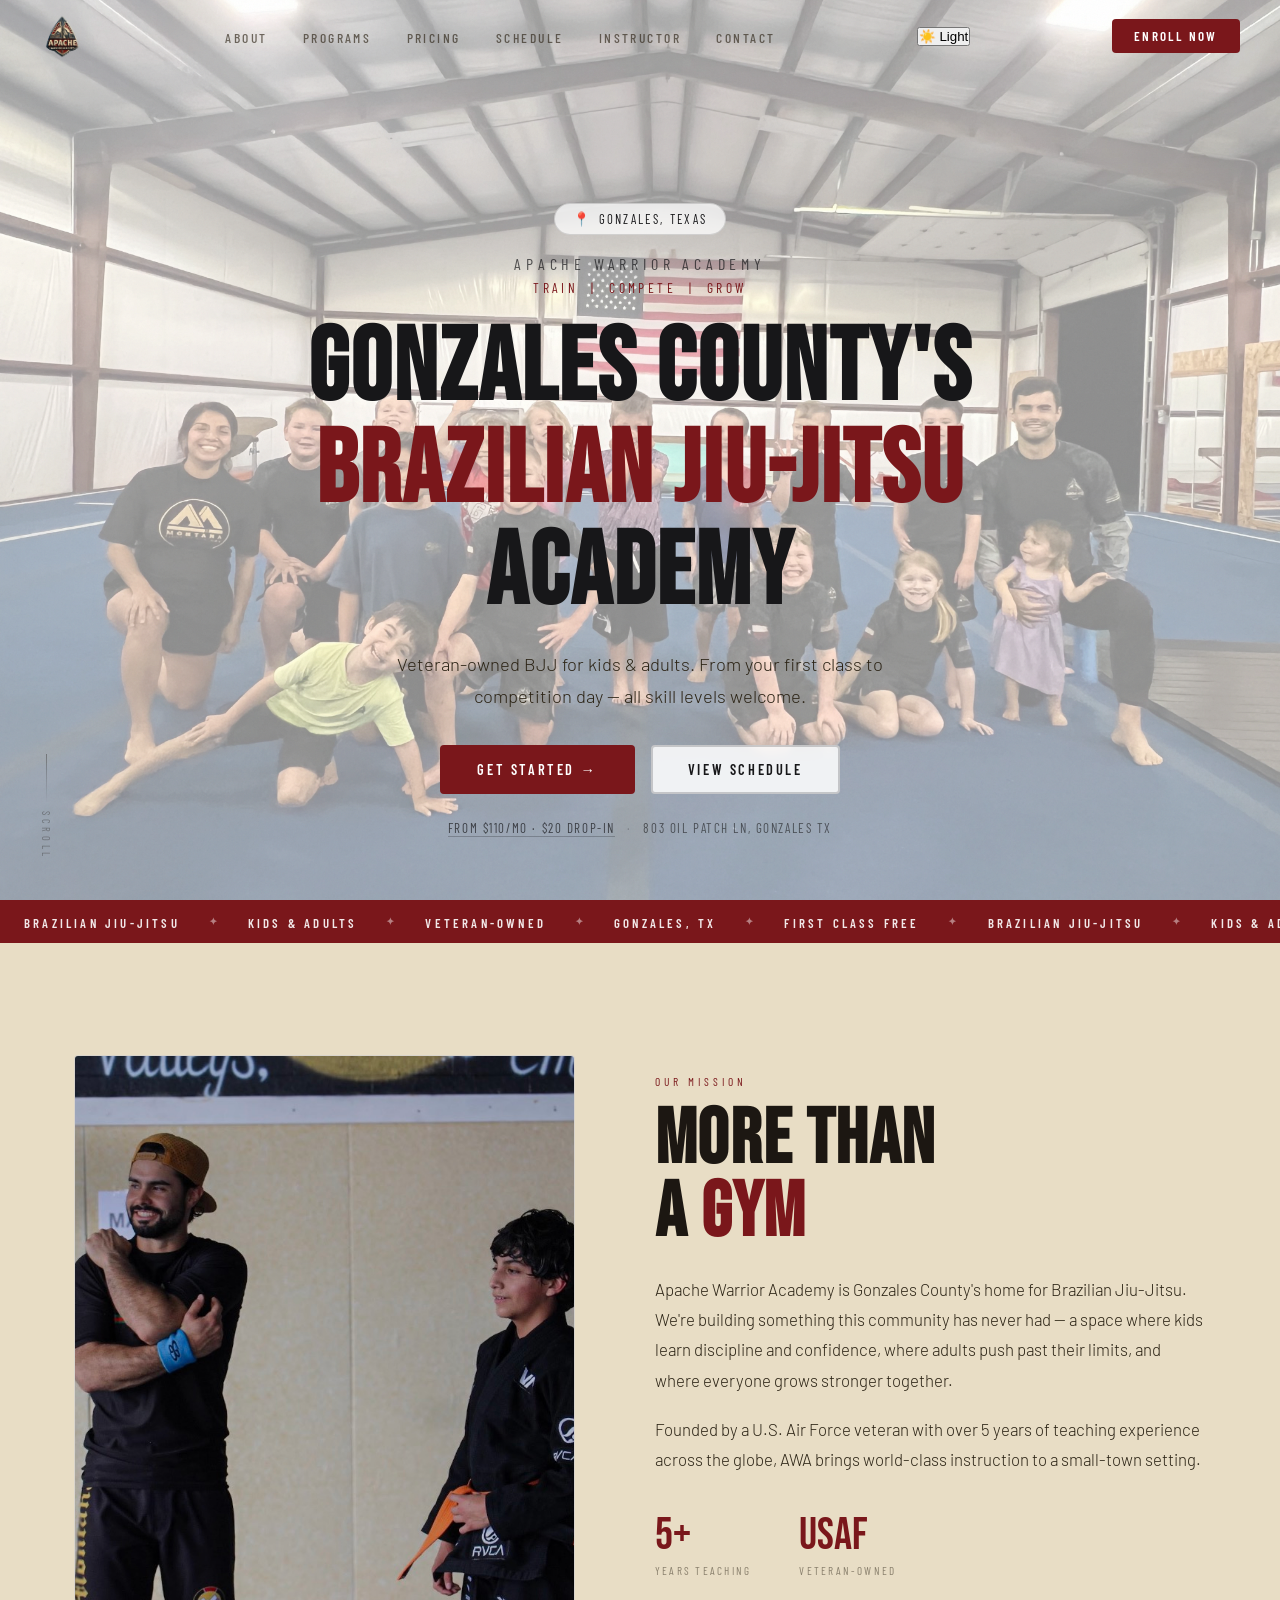
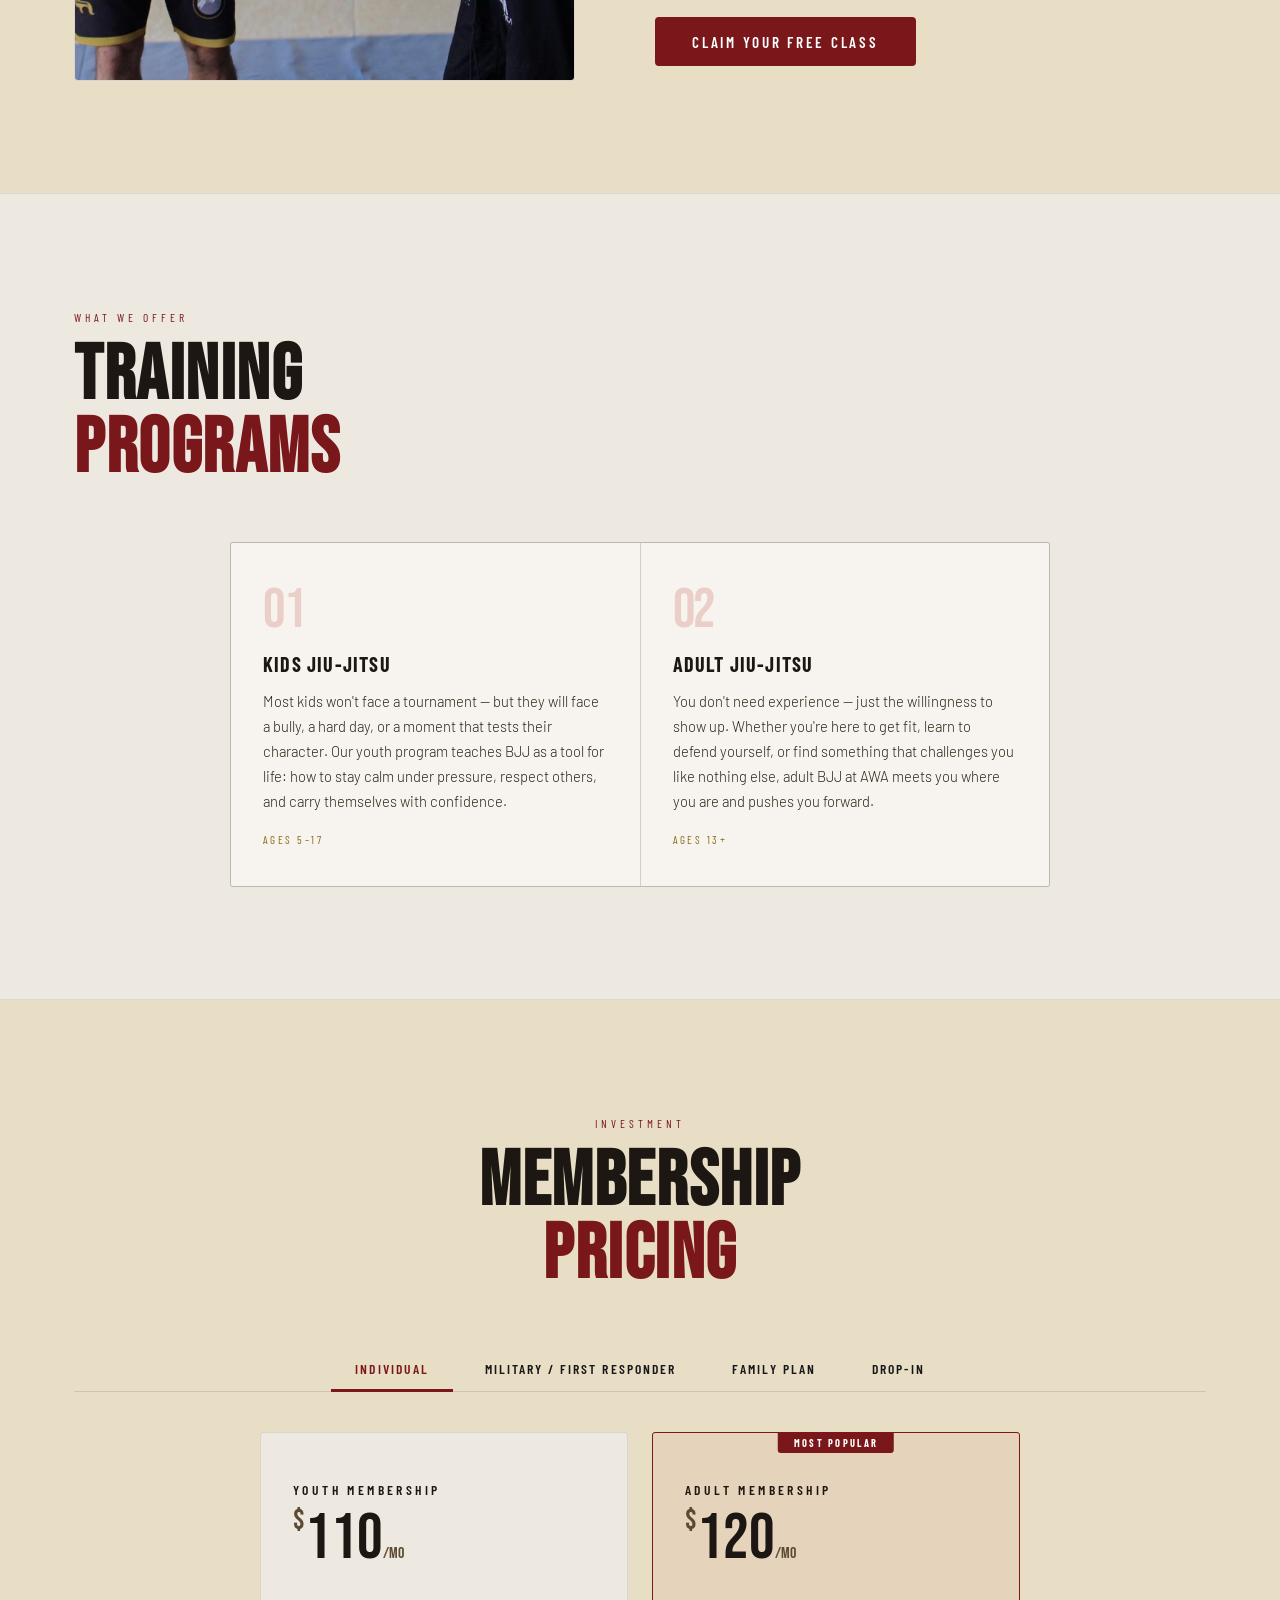
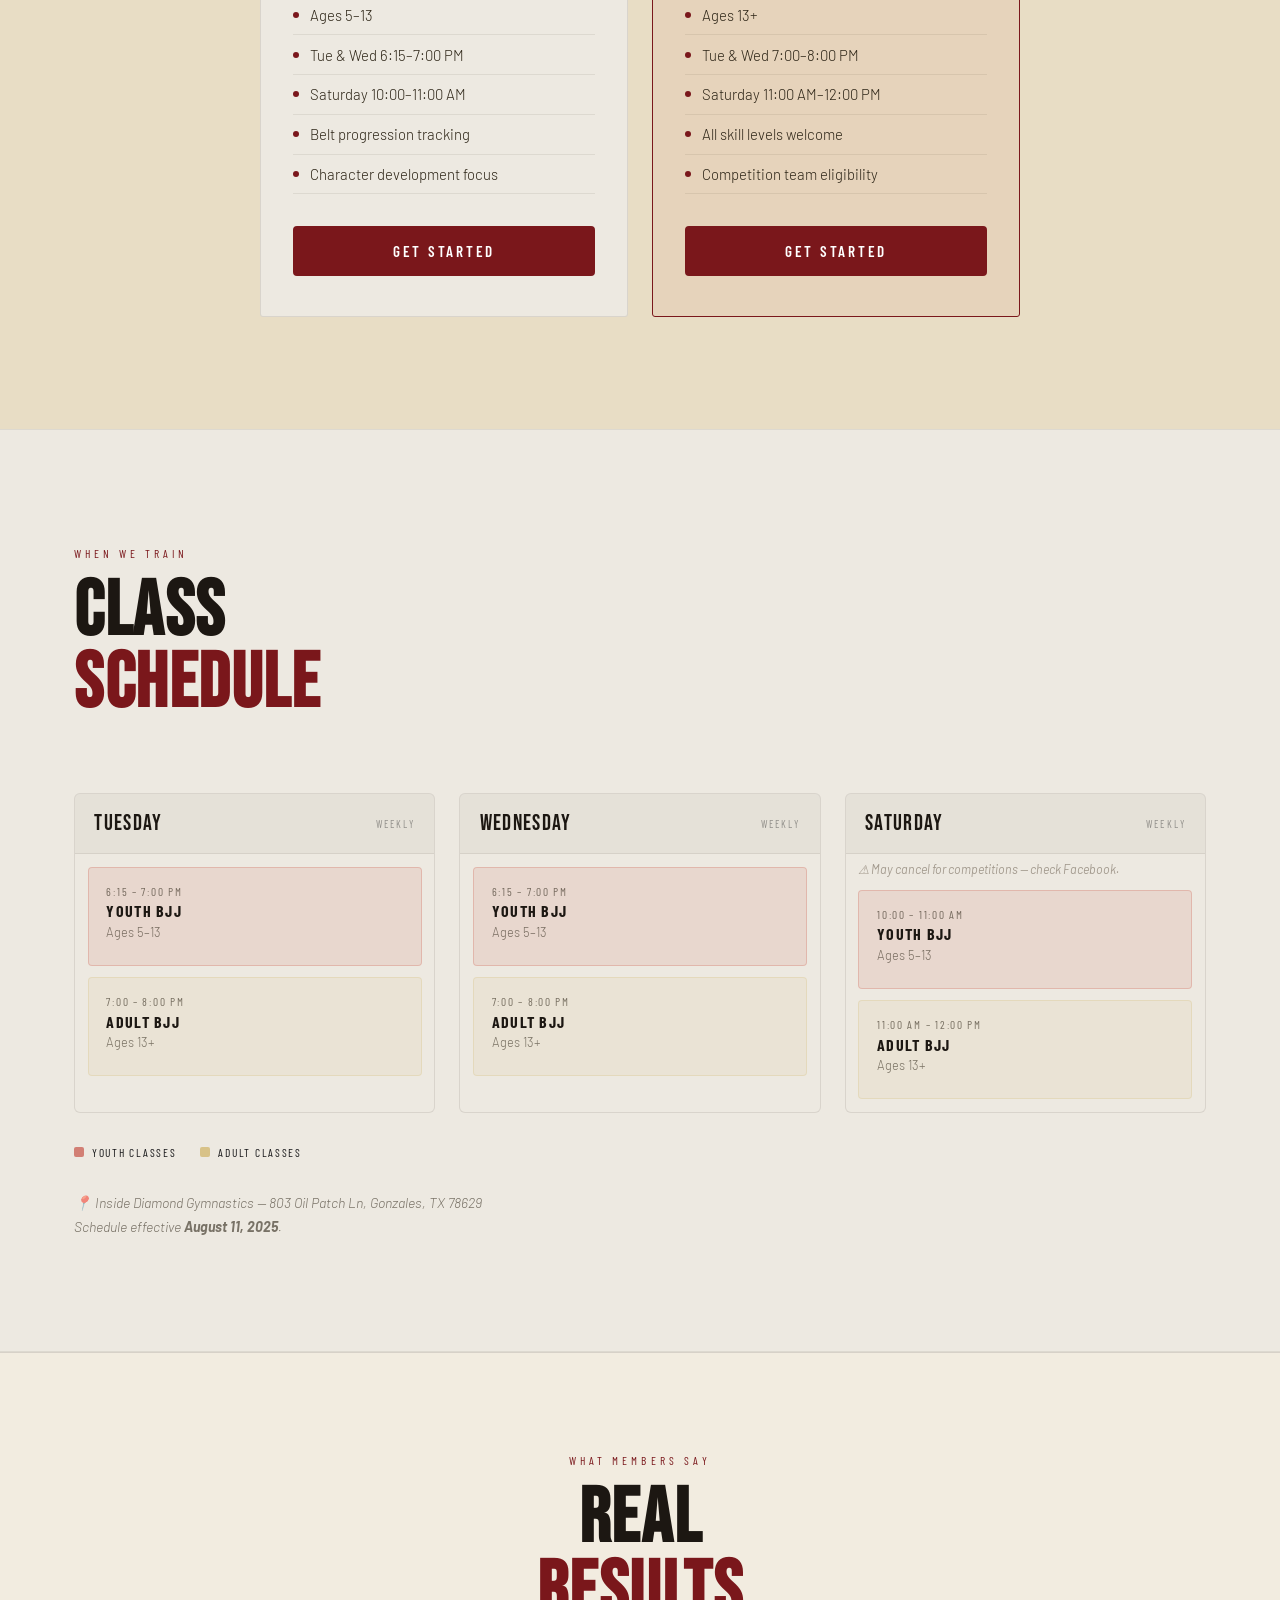
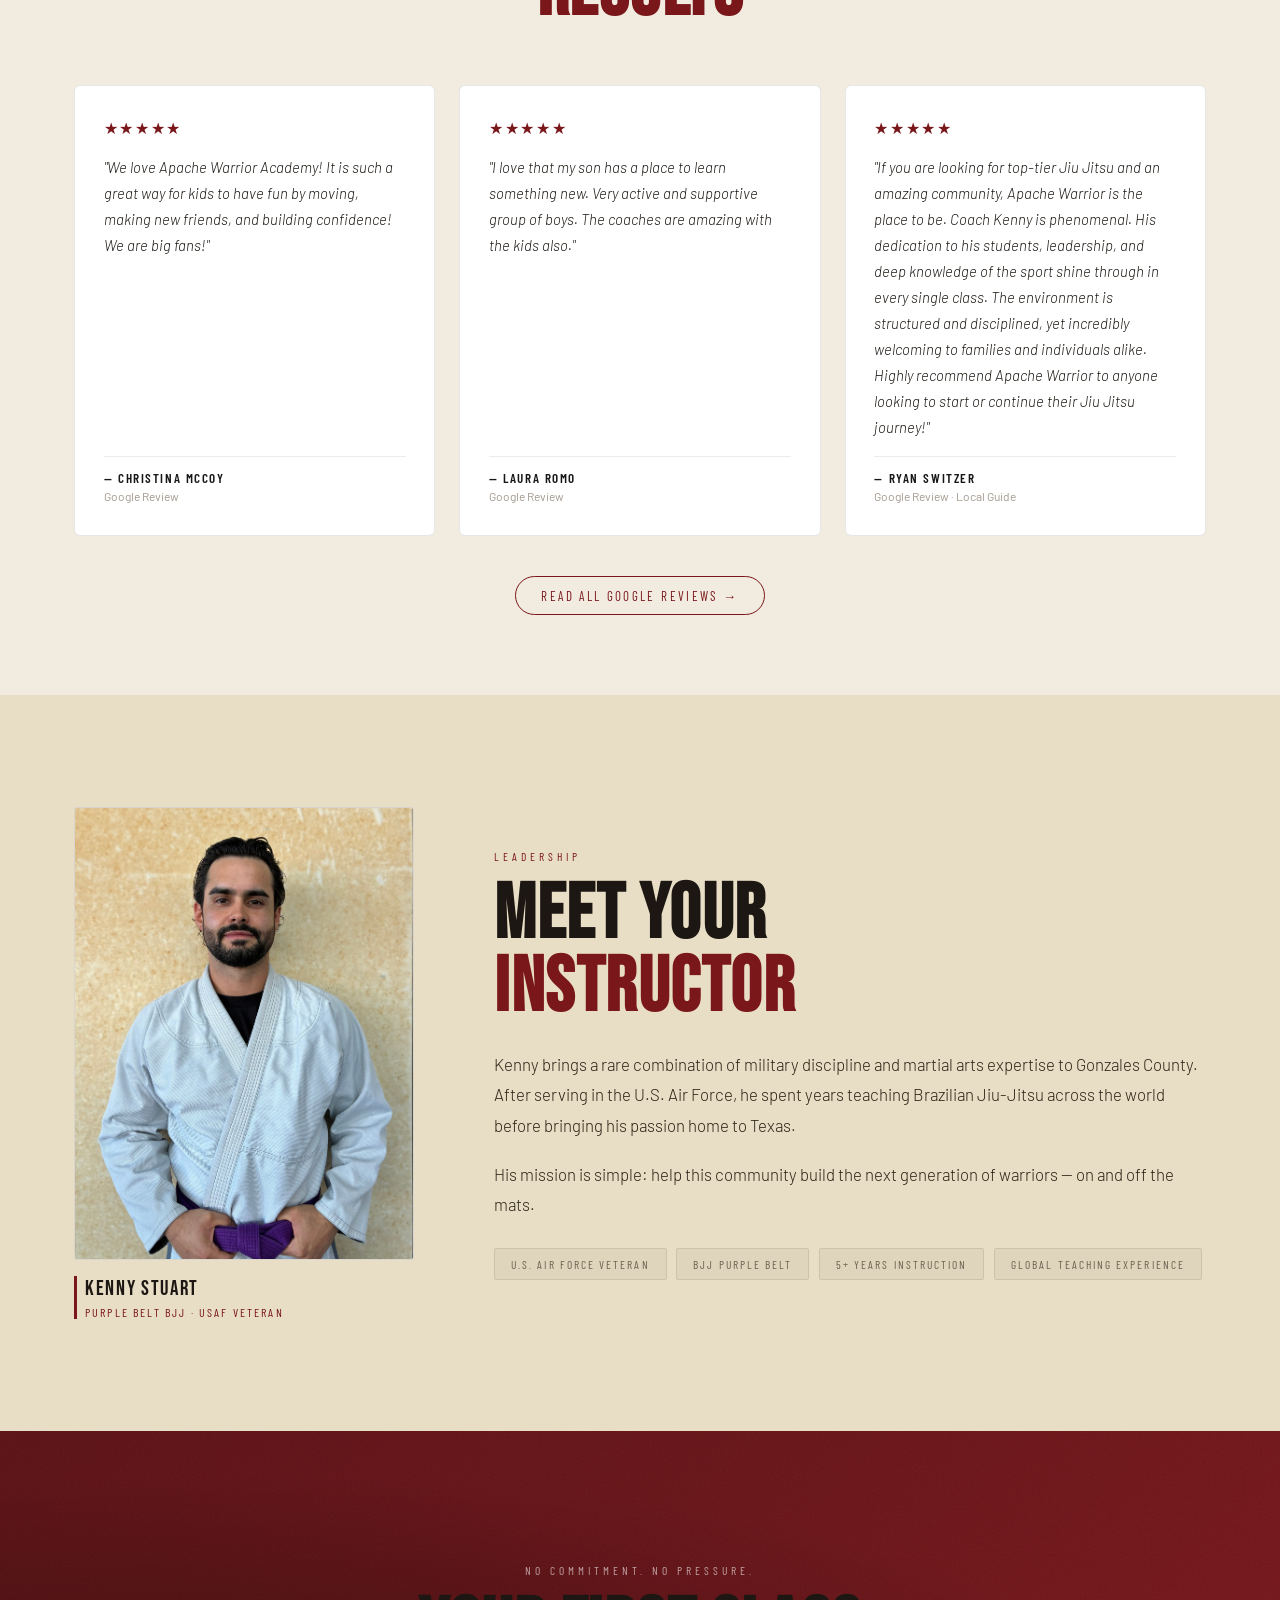
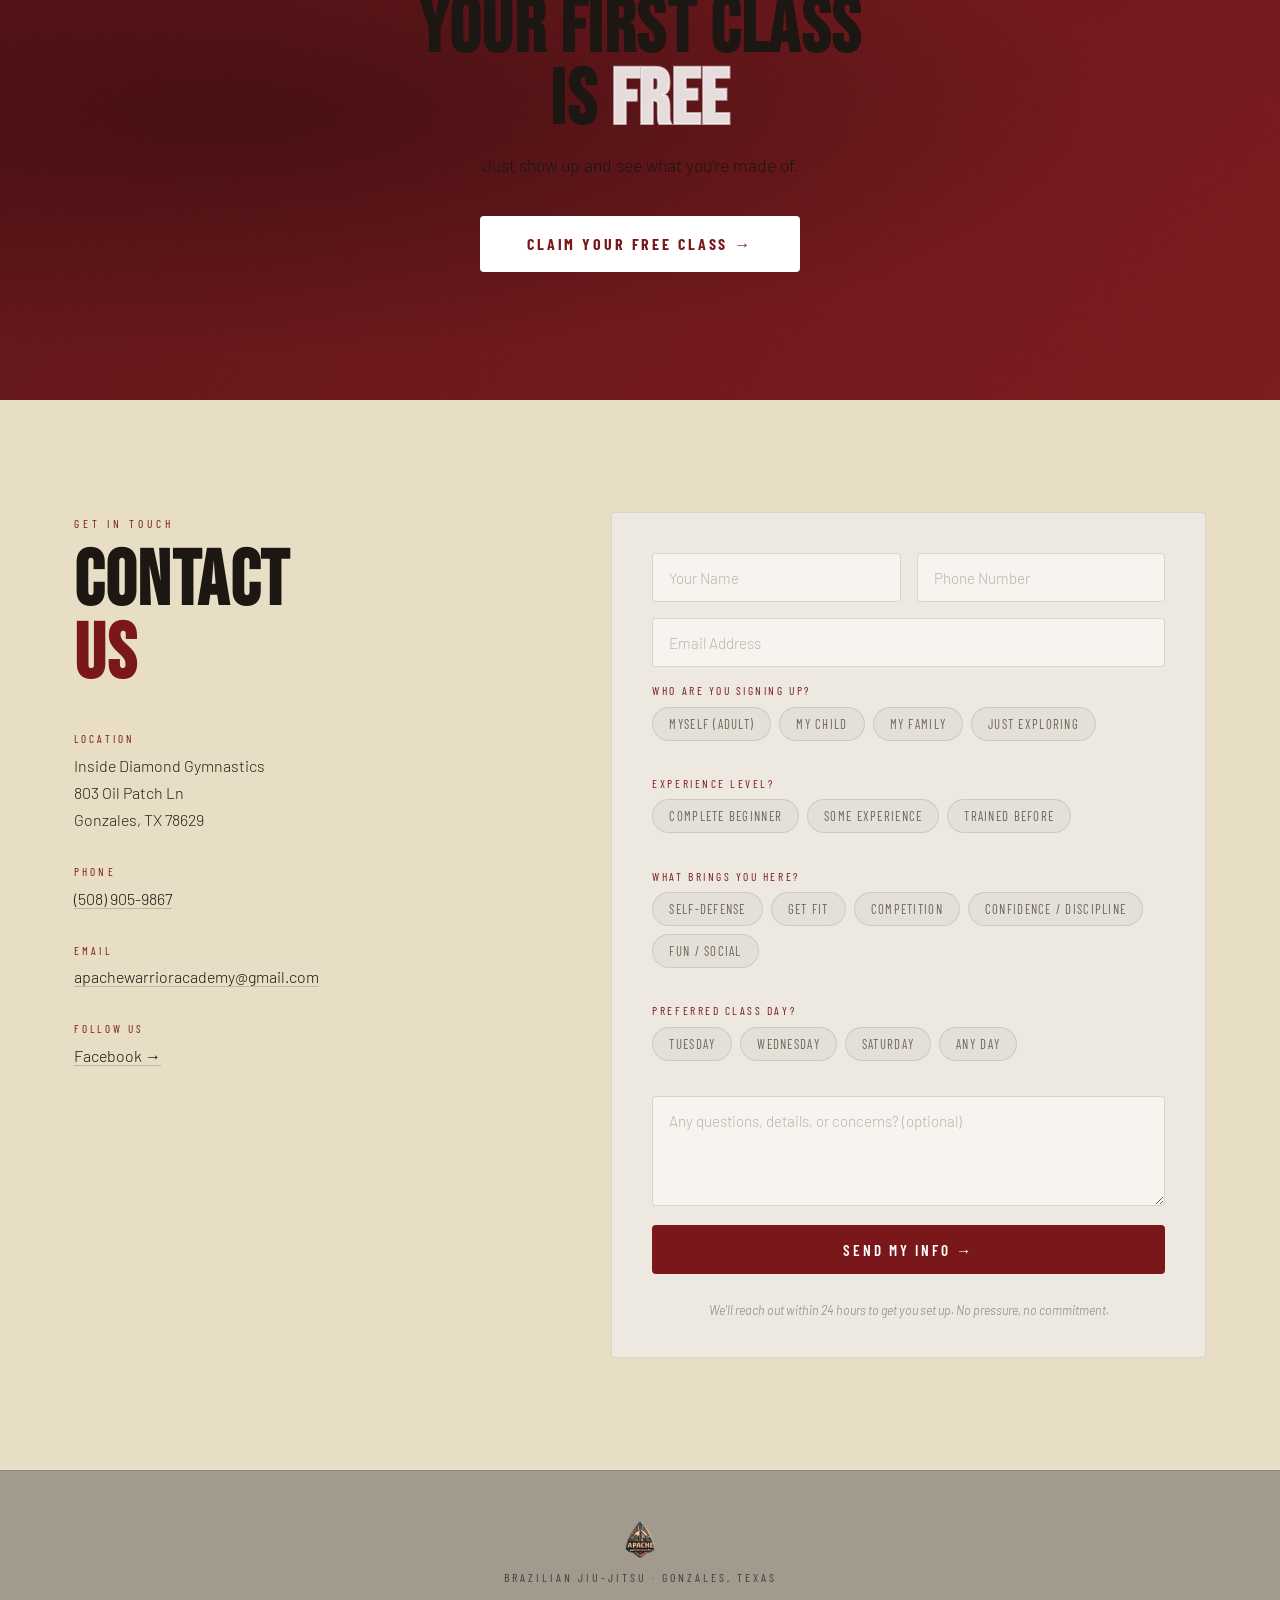
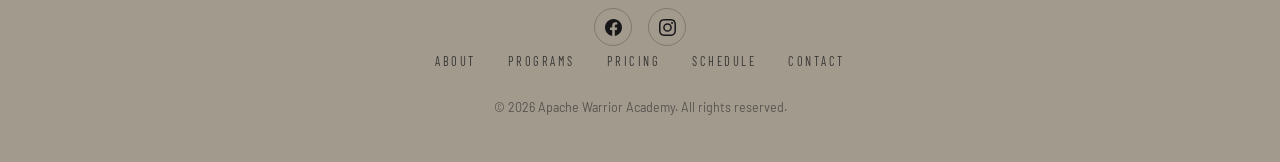
==== commit d6ec34da: "Add files via upload" ====
--- a/index.html
+++ b/index.html
@@ -45,6 +45,10 @@
       <li><a href="instructor.html">Instructor</a></li>
       <li><a href="contact.html">Contact</a></li>
     </ul>
+    <button class="theme-toggle" id="themeToggle" aria-label="Toggle dark mode">
+      <span class="theme-toggle-icon">☀️</span>
+      <span class="theme-toggle-label">Light</span>
+    </button>
     <a href="enroll.html" class="nav-cta" id="navCta">Enroll Now</a>
     <button class="hamburger" id="hamburger" aria-label="Open menu">
       <span></span><span></span><span></span>
@@ -696,7 +700,7 @@
       
       <a href="contact.html">Contact</a>
     </nav>
-    <div class="footer-copy">© 2025 Apache Warrior Academy. All rights reserved.</div>
+    <div class="footer-copy">© 2026 Apache Warrior Academy. All rights reserved.</div>
   </div>
 </footer>
 
@@ -709,6 +713,39 @@
 </div>
 
 <script src="js/main.js"></script>
+<script>
+// ── Dark / Light mode toggle ──
+(function() {
+  const btn = document.getElementById('themeToggle');
+  const icon = btn.querySelector('.theme-toggle-icon');
+  const label = btn.querySelector('.theme-toggle-label');
+  const body = document.body;
+
+  // Load saved preference
+  const saved = localStorage.getItem('awa-theme') || 'light';
+  applyTheme(saved);
+
+  btn.addEventListener('click', function() {
+    const next = body.classList.contains('dark-mode') ? 'light' : 'dark';
+    applyTheme(next);
+    localStorage.setItem('awa-theme', next);
+  });
+
+  function applyTheme(mode) {
+    if (mode === 'dark') {
+      body.classList.remove('light-mode');
+      body.classList.add('dark-mode');
+      icon.textContent = '🌙';
+      label.textContent = 'Dark';
+    } else {
+      body.classList.remove('dark-mode');
+      body.classList.add('light-mode');
+      icon.textContent = '☀️';
+      label.textContent = 'Light';
+    }
+  }
+})();
+</script>
 
 <!-- Back to Top -->
 <button class="back-to-top" id="backToTop" aria-label="Back to top">↑</button>
--- a/css/style.css
+++ b/css/style.css
@@ -228,7 +228,7 @@
 }
 .hero-overlay {
   position: absolute; inset: 0;
-  background: rgba(255,255,255,0.25);
+  background: rgba(255,255,255,0.55);
 }
 
 /* Geometric hero elements */
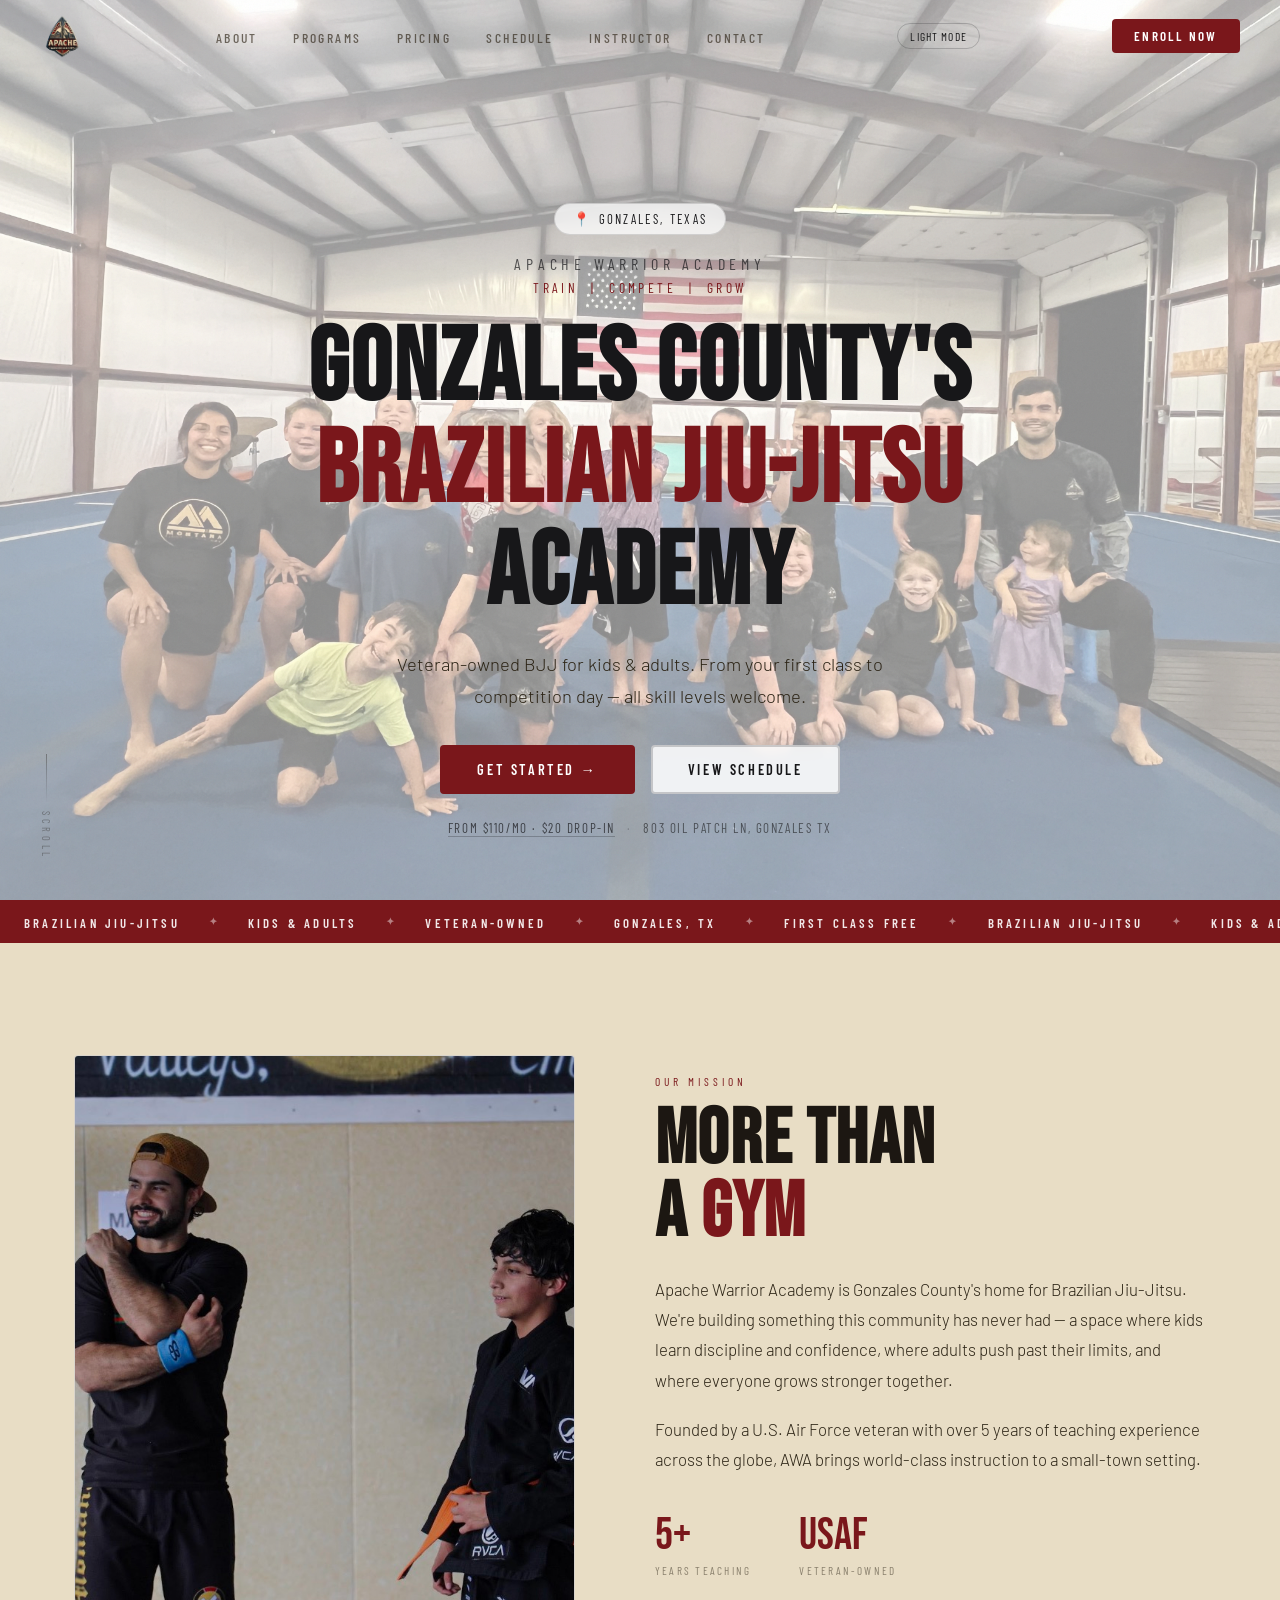
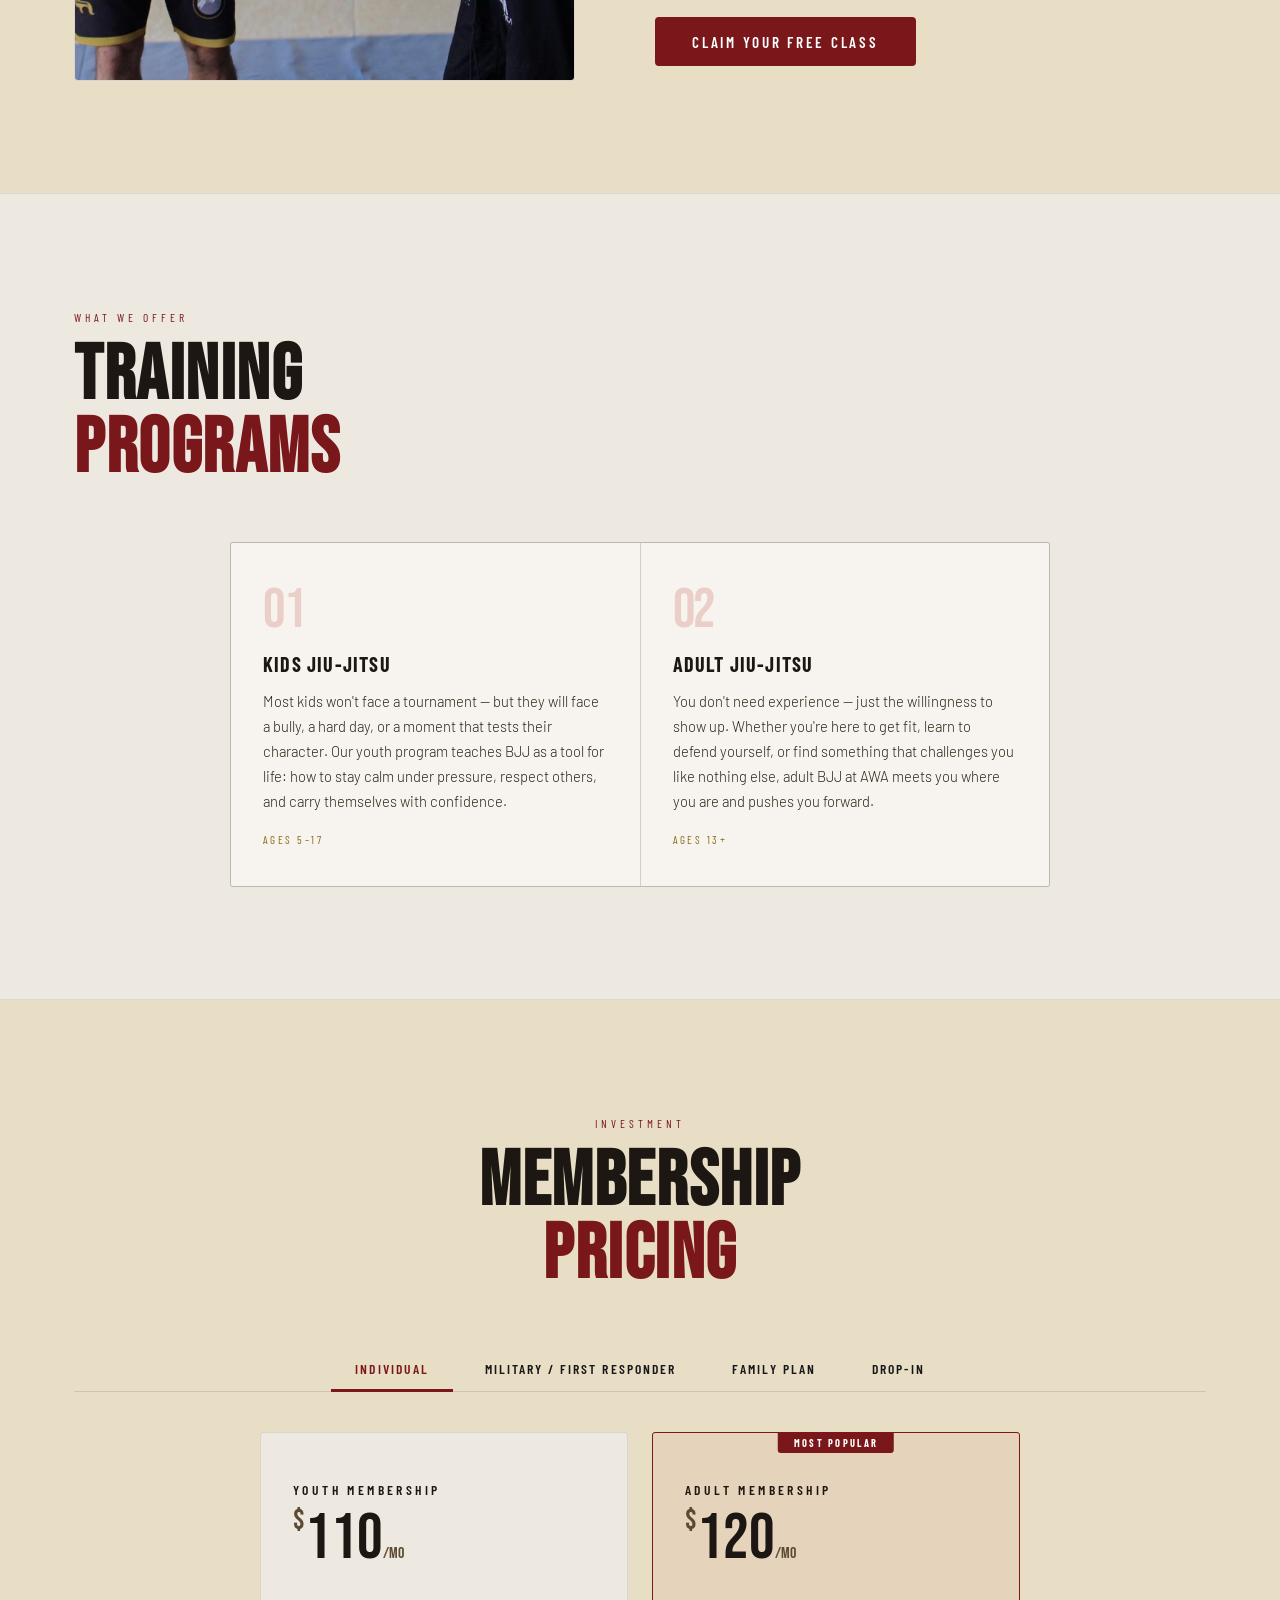
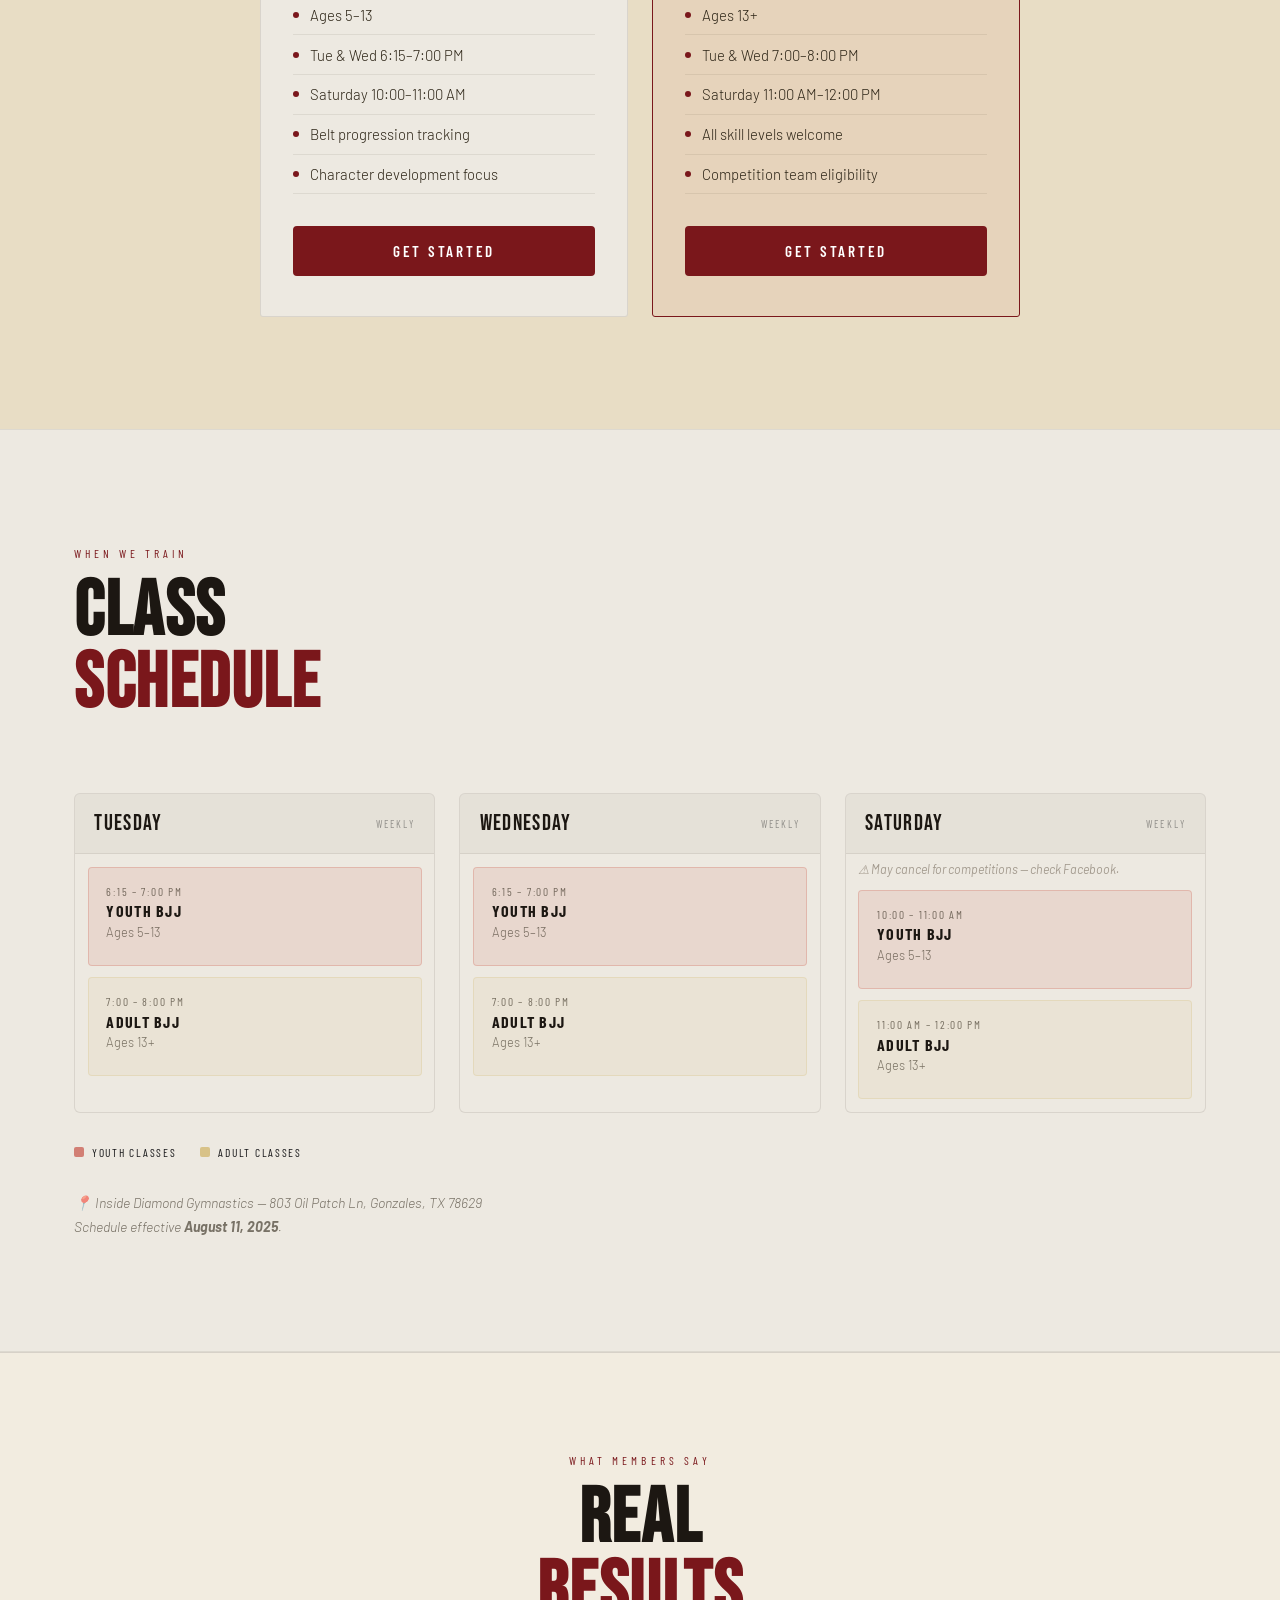
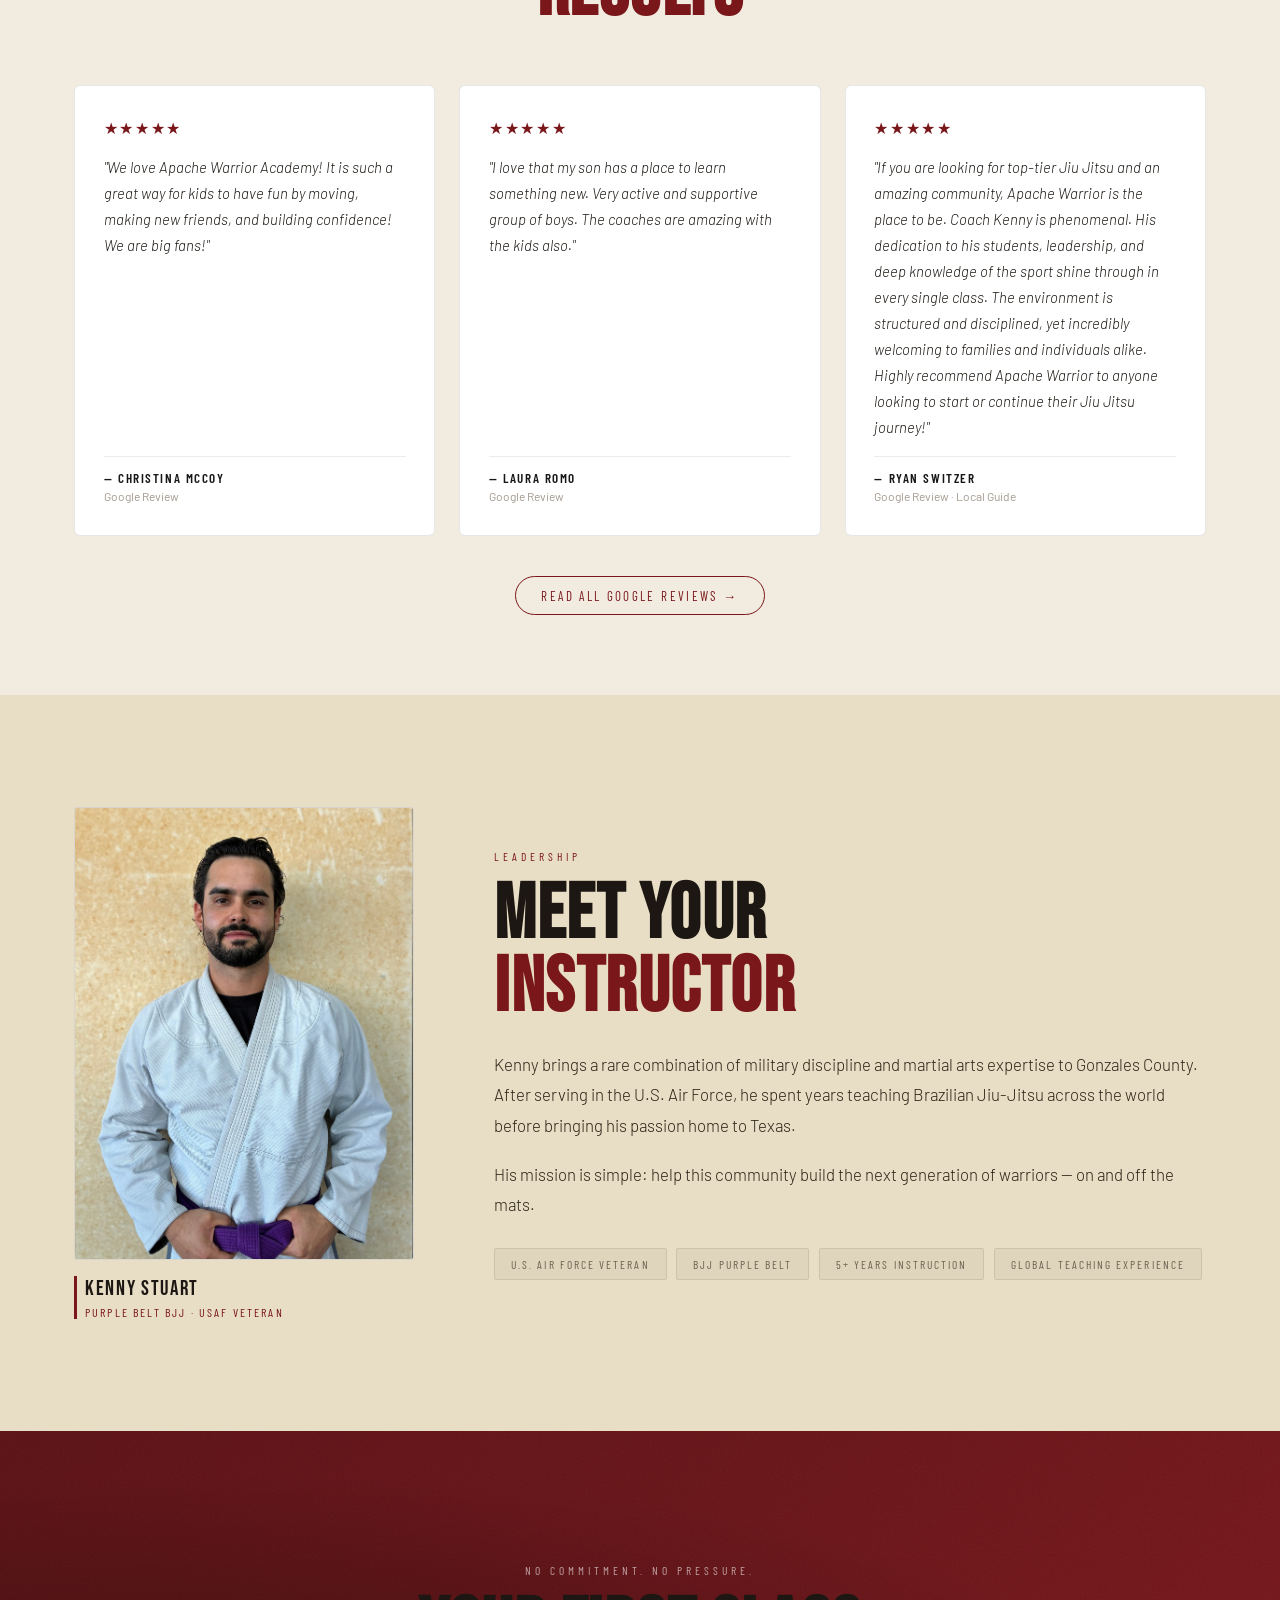
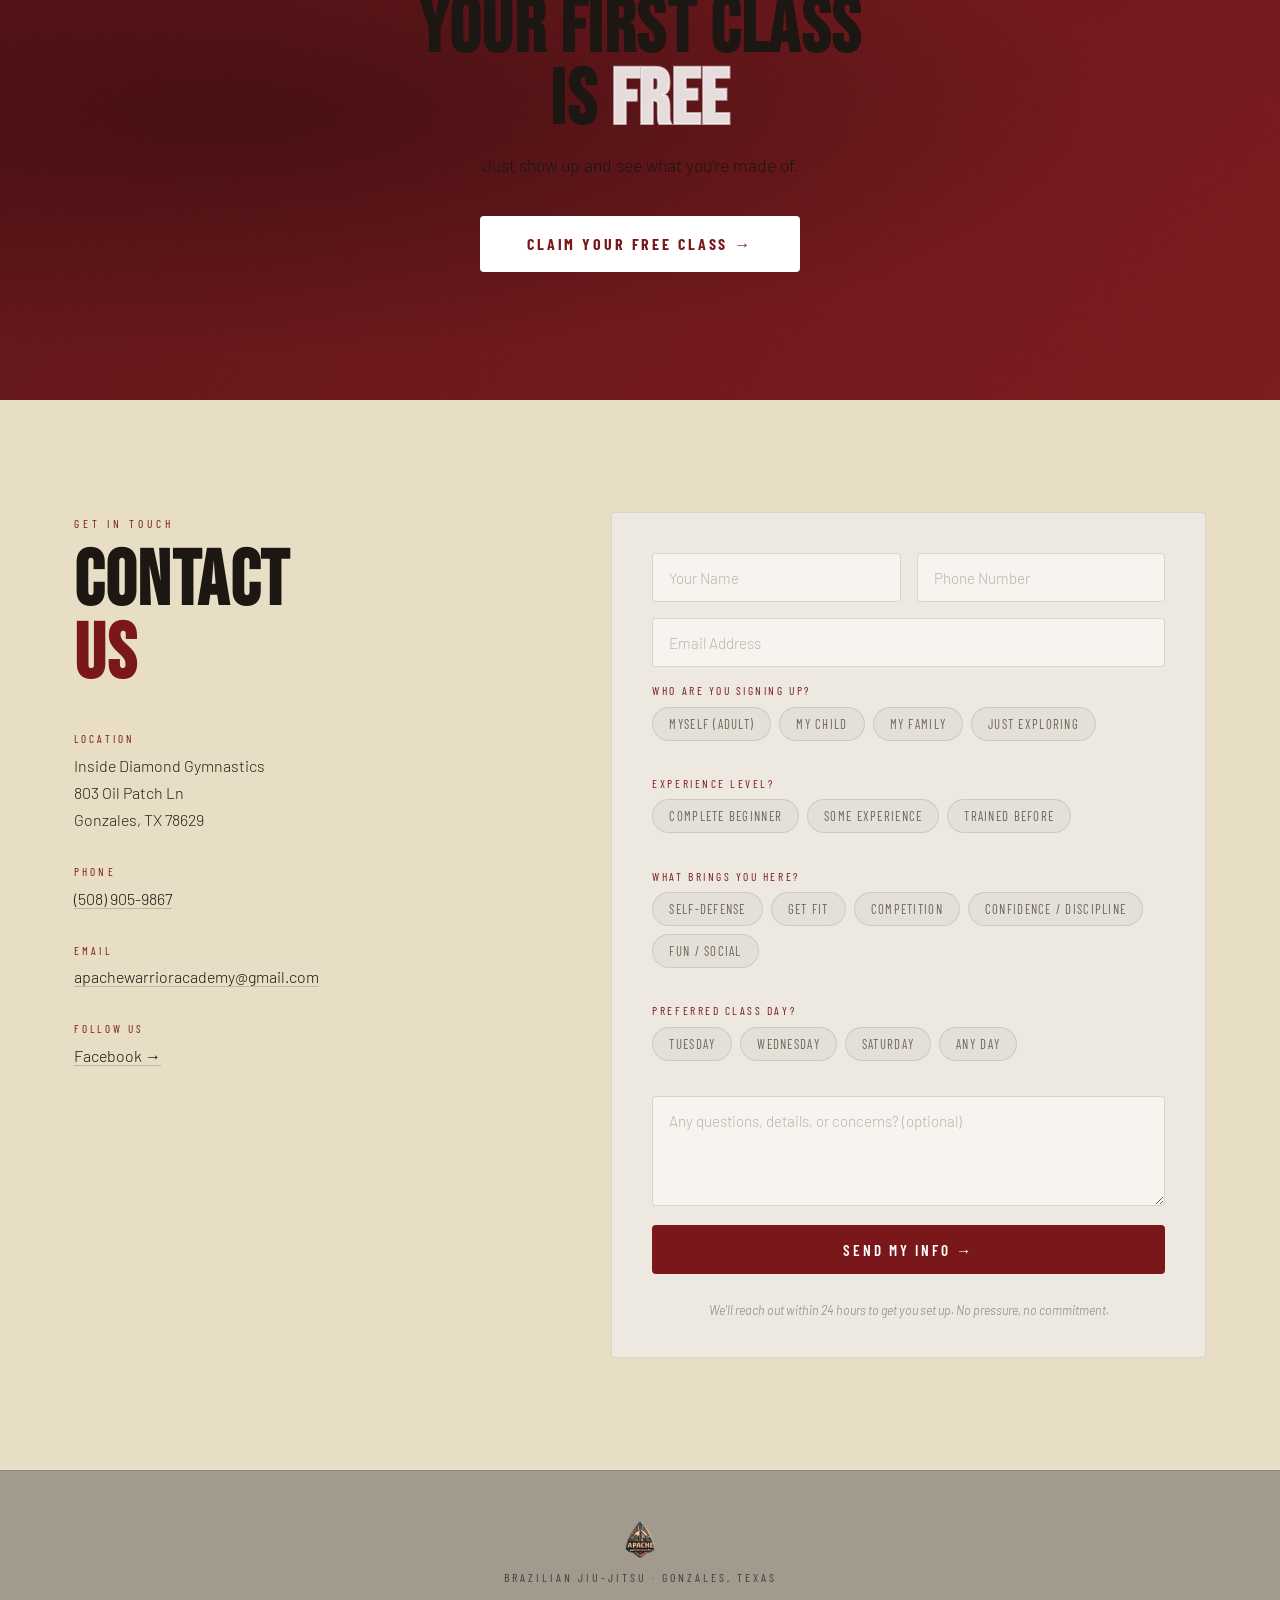
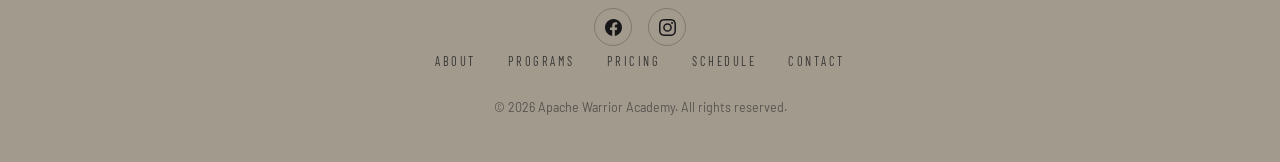
==== commit 8a17e065: "Add files via upload" ====
--- a/index.html
+++ b/index.html
@@ -46,8 +46,7 @@
       <li><a href="contact.html">Contact</a></li>
     </ul>
     <button class="theme-toggle" id="themeToggle" aria-label="Toggle dark mode">
-      <span class="theme-toggle-icon">☀️</span>
-      <span class="theme-toggle-label">Light</span>
+      <span class="theme-toggle-label">Light Mode</span>
     </button>
     <a href="enroll.html" class="nav-cta" id="navCta">Enroll Now</a>
     <button class="hamburger" id="hamburger" aria-label="Open menu">
@@ -717,11 +716,9 @@
 // ── Dark / Light mode toggle ──
 (function() {
   const btn = document.getElementById('themeToggle');
-  const icon = btn.querySelector('.theme-toggle-icon');
   const label = btn.querySelector('.theme-toggle-label');
   const body = document.body;
 
-  // Load saved preference
   const saved = localStorage.getItem('awa-theme') || 'light';
   applyTheme(saved);
 
@@ -735,13 +732,11 @@
     if (mode === 'dark') {
       body.classList.remove('light-mode');
       body.classList.add('dark-mode');
-      icon.textContent = '🌙';
-      label.textContent = 'Dark';
+      label.textContent = 'Dark Mode';
     } else {
       body.classList.remove('dark-mode');
       body.classList.add('light-mode');
-      icon.textContent = '☀️';
-      label.textContent = 'Light';
+      label.textContent = 'Light Mode';
     }
   }
 })();
--- a/css/style.css
+++ b/css/style.css
@@ -196,6 +196,32 @@
   transition: background var(--transition);
 }
 .nav-cta:hover { background: var(--red-dark); }
+
+/* ── Theme toggle button ── */
+.theme-toggle {
+  display: flex; align-items: center; gap: 0.4rem;
+  background: none; border: 1px solid rgba(23,23,25,0.2);
+  border-radius: 100px; padding: 0.3rem 0.75rem;
+  cursor: pointer; font-family: var(--font-cond);
+  font-size: 0.72rem; letter-spacing: 0.1em;
+  text-transform: uppercase; color: #171719;
+  transition: background var(--transition), color var(--transition);
+}
+.theme-toggle:hover { background: rgba(23,23,25,0.08); }
+.theme-toggle-icon { font-size: 0.85rem; }
+
+/* Dark mode base overrides */
+body.dark-mode {
+  background: #171719;
+  color: #E8DDC5;
+}
+body.dark-mode nav {
+  background: rgba(23,23,25,0.97);
+  border-bottom-color: rgba(232,221,197,0.08);
+}
+body.dark-mode .nav-links a { color: #E8DDC5; }
+body.dark-mode .theme-toggle { border-color: rgba(232,221,197,0.25); color: #E8DDC5; }
+body.dark-mode .theme-toggle:hover { background: rgba(232,221,197,0.08); }
 
 .hamburger {
   display: none; background: none; border: none; cursor: pointer;
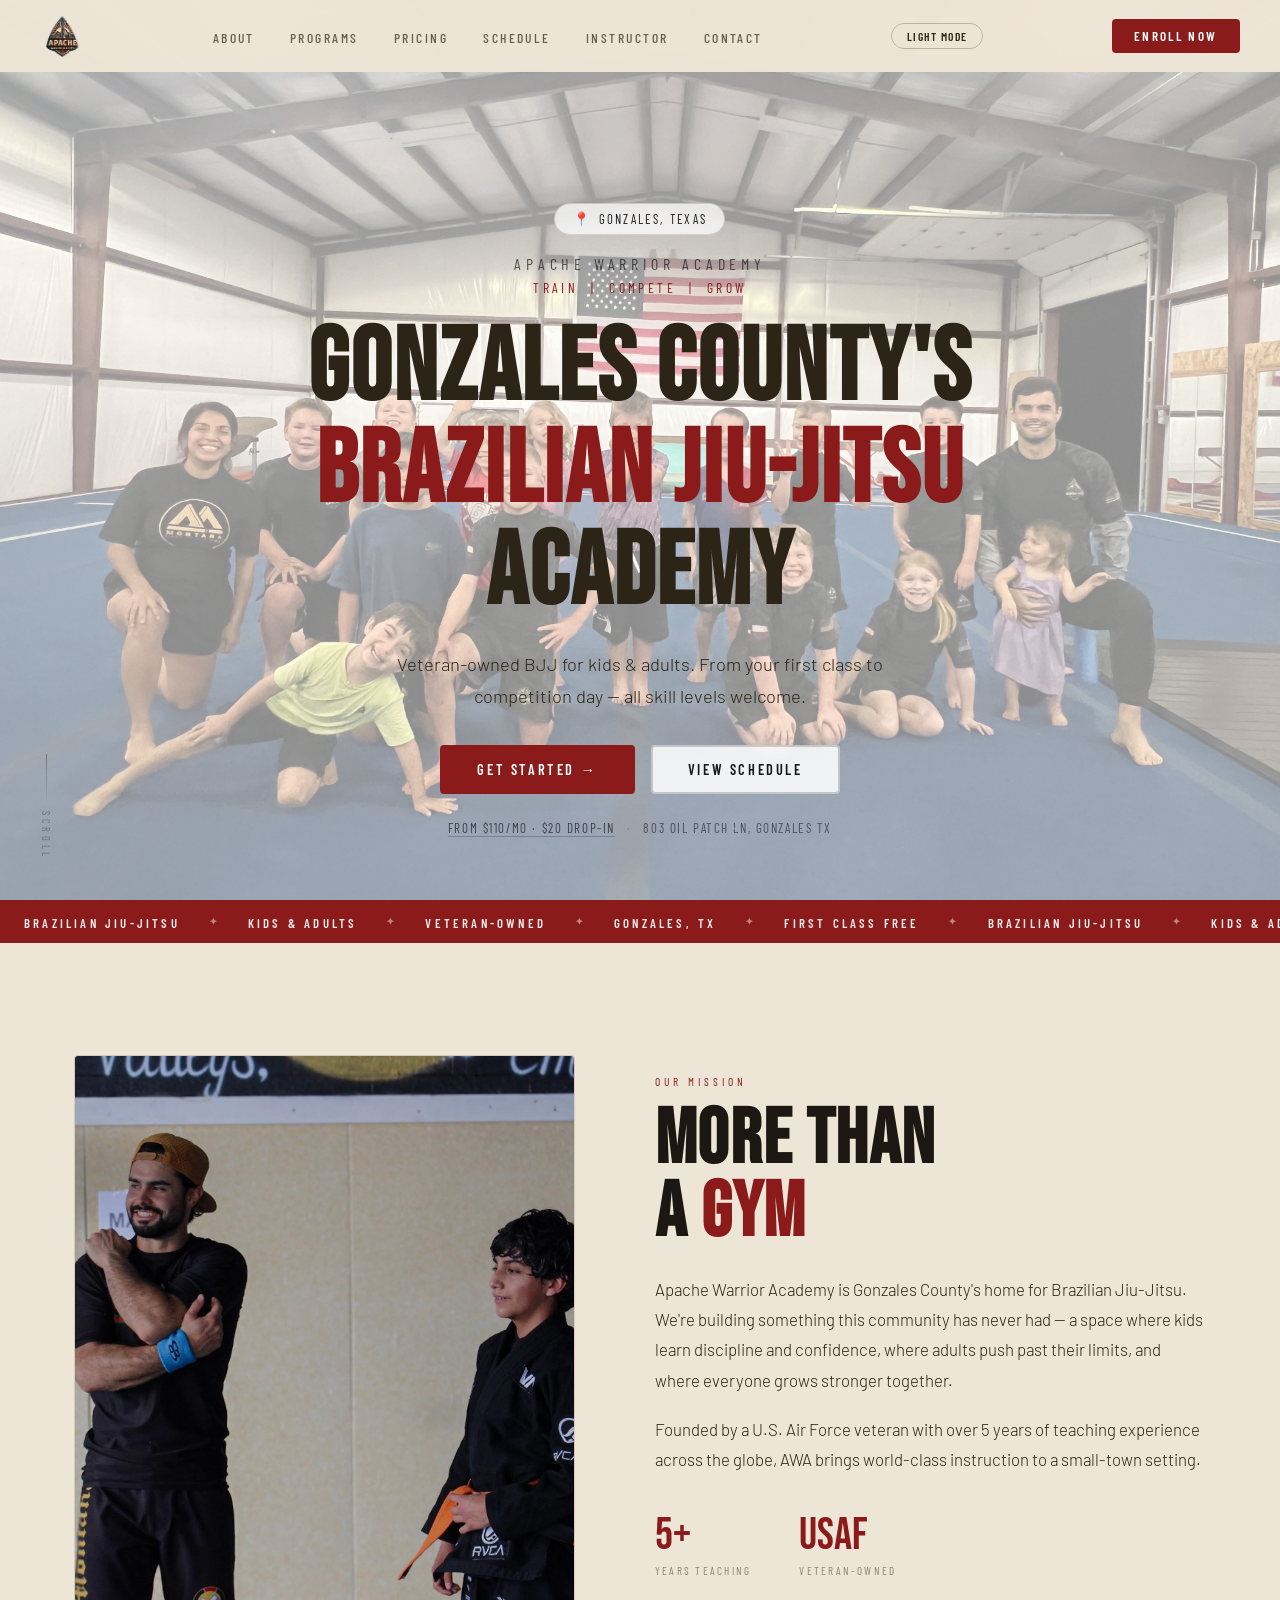
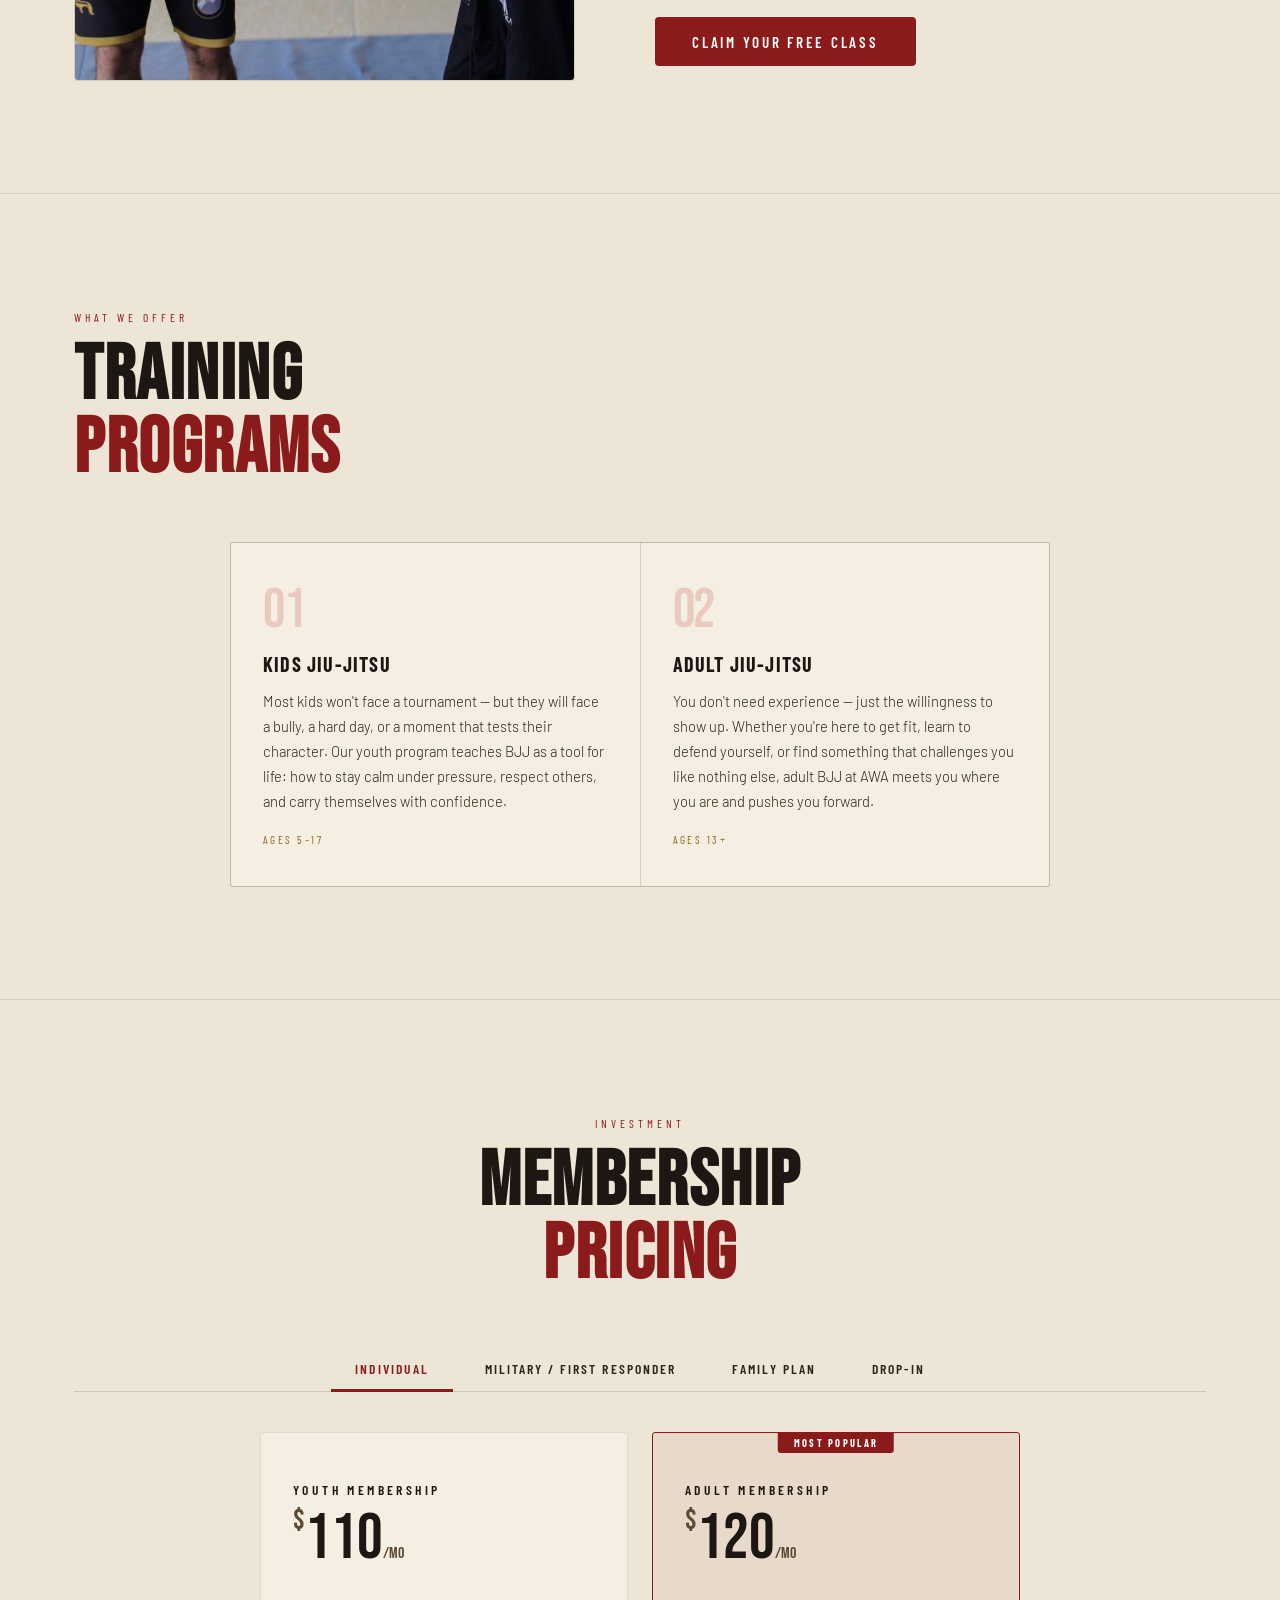
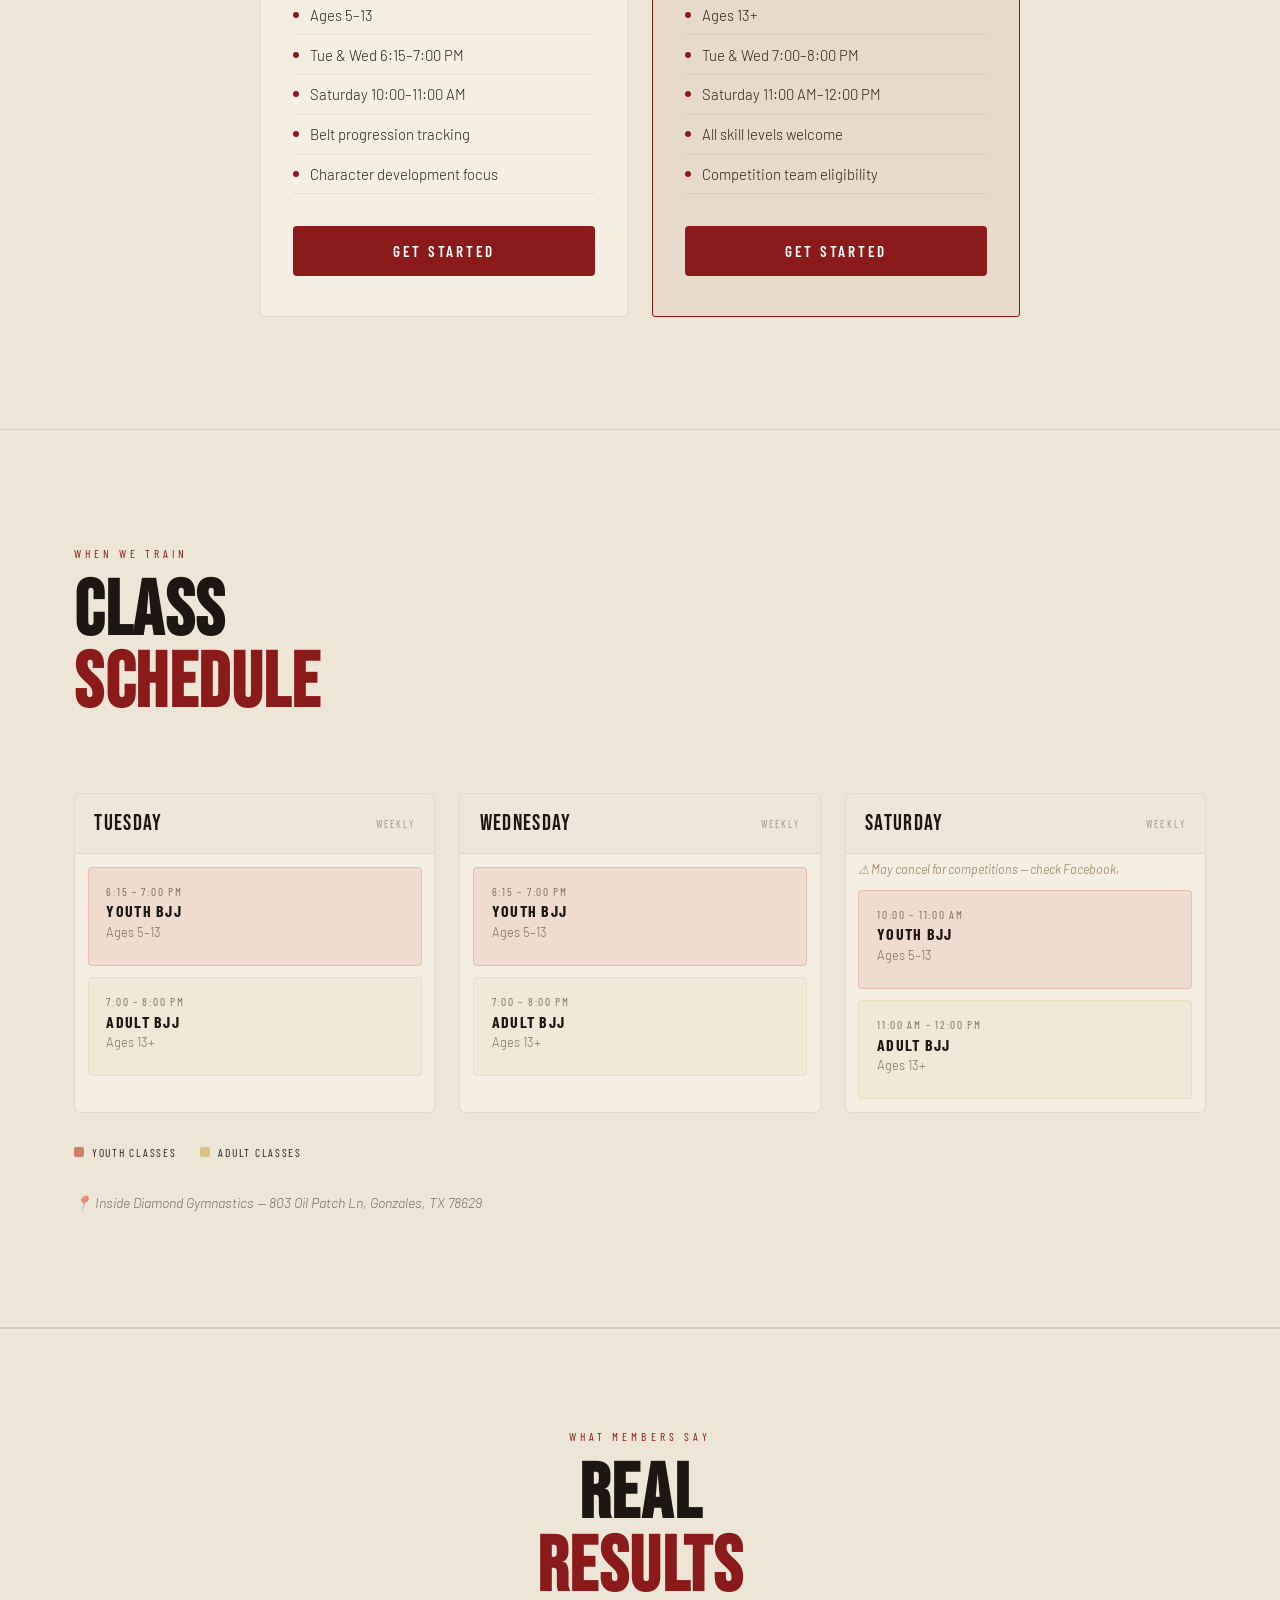
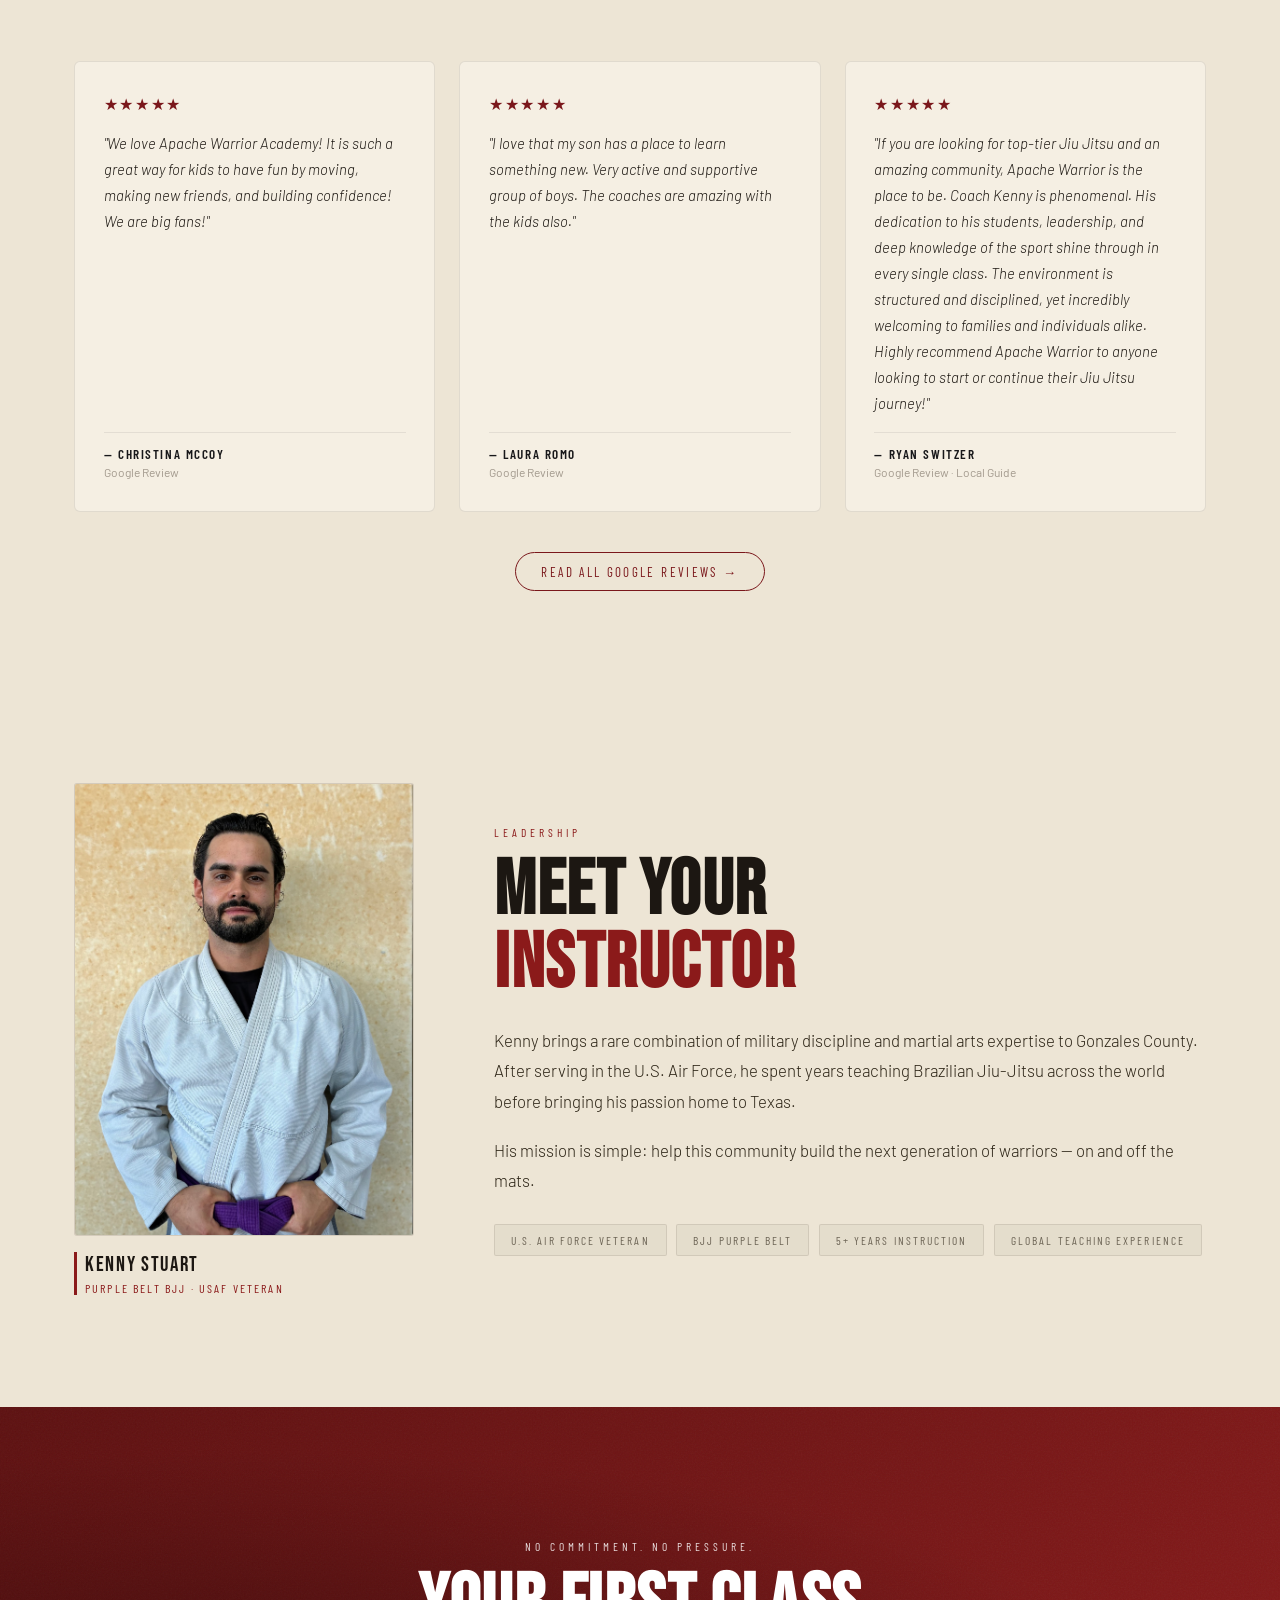
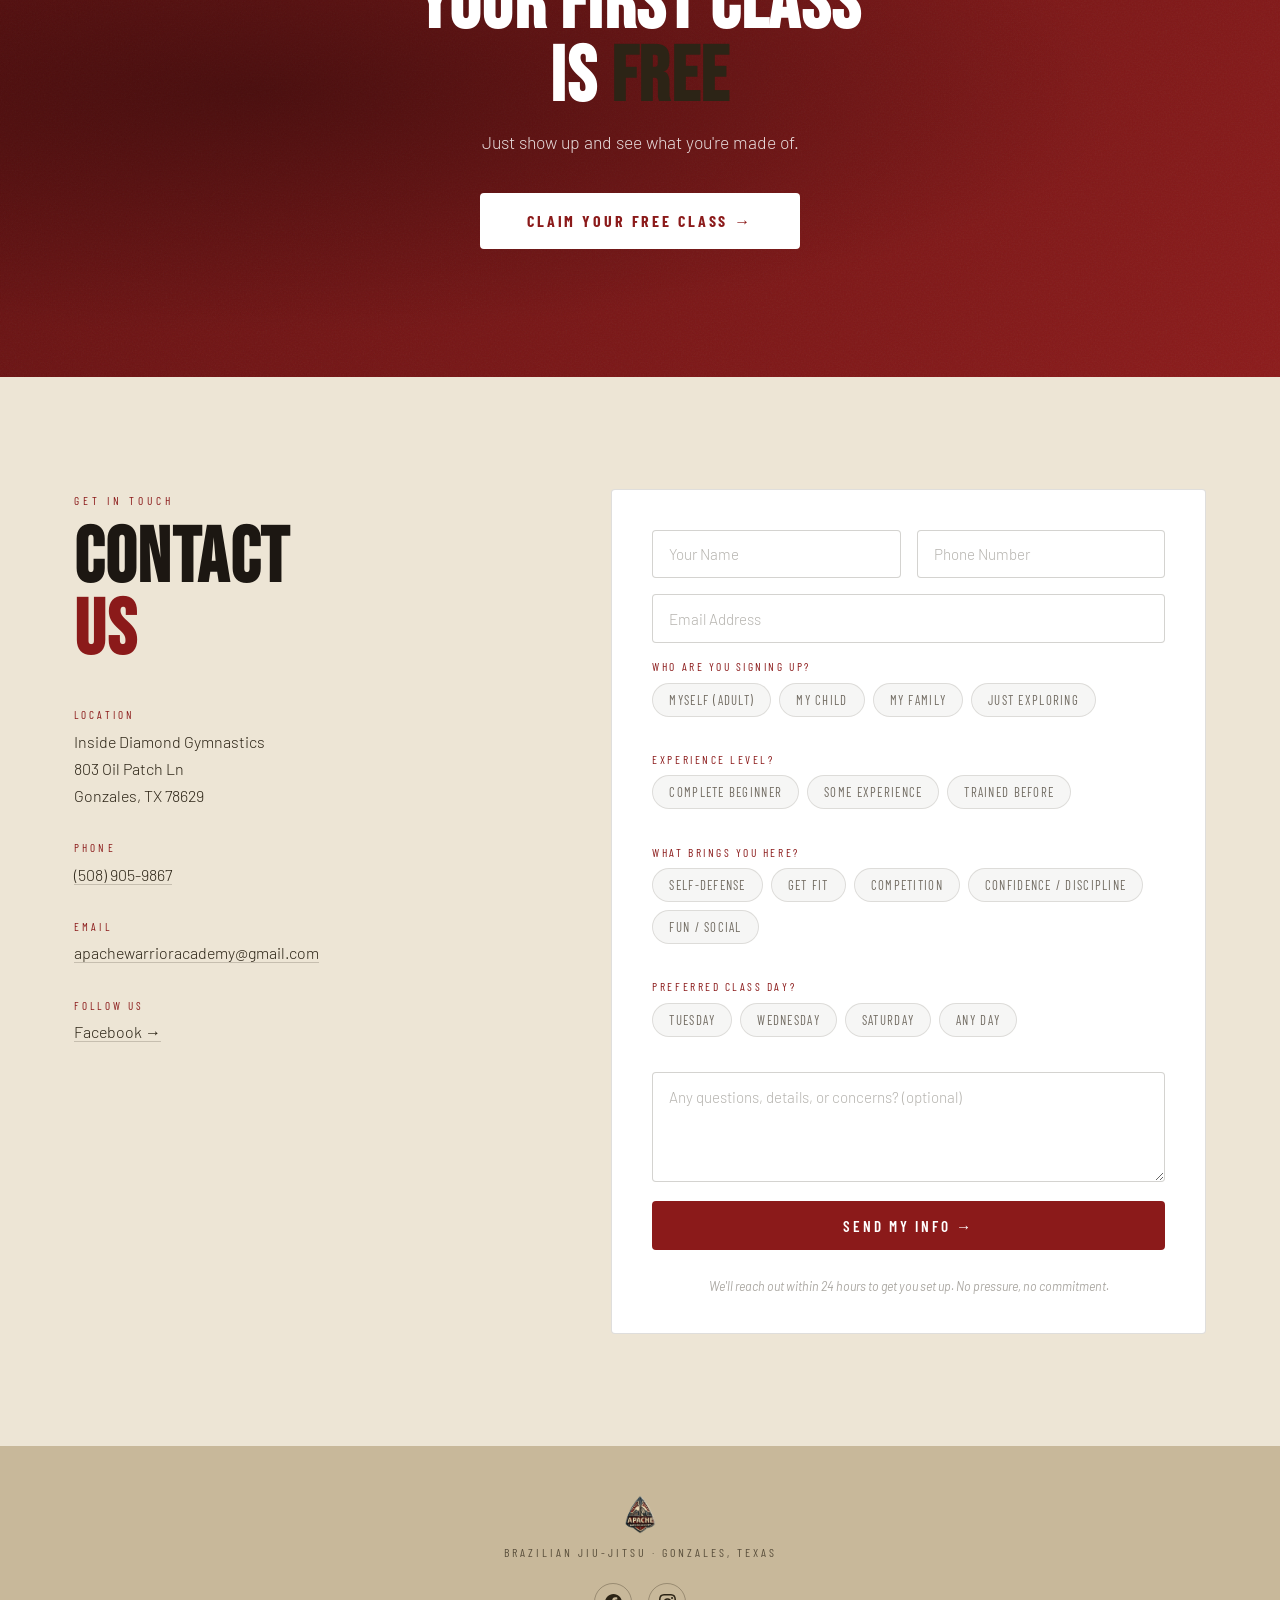
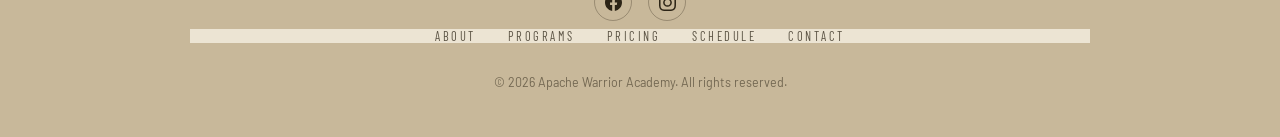
==== commit 962d068f: "Add files via upload" ====
--- a/index.html
+++ b/index.html
@@ -402,7 +402,7 @@
           <span class="cal-legend-item adult-dot">Adult Classes</span>
         </div>
       </div>
-      <p class="sched-note">📍 Inside Diamond Gymnastics — 803 Oil Patch Ln, Gonzales, TX 78629<br>Schedule effective <strong>August 11, 2025</strong>.</p>
+      <p class="sched-note">📍 Inside Diamond Gymnastics — 803 Oil Patch Ln, Gonzales, TX 78629</p>
     </div>
 
   </div>
--- a/css/style.css
+++ b/css/style.css
@@ -6,19 +6,20 @@
 *, *::before, *::after { margin: 0; padding: 0; box-sizing: border-box; }
 
 :root {
-  /* ── Brand palette ── */
-  --red:        #7A171B;
-  --red-dark:   #5a1014;
-  --red-light:  rgba(122,23,27,0.12);
-  --black:      #171719;
-  --near-black: #1e1e20;
+  /* ── Brand palette — matched to AWA logo ── */
+  --red:        #8B1A1A;   /* deep crimson from logo burst panels */
+  --red-dark:   #5C0F0F;   /* dark red shadows in logo */
+  --red-light:  rgba(139,26,26,0.12);
+  --black:      #2C2416;   /* dark charcoal from logo stone texture */
+  --near-black: #1E1A10;
   --surface:    #FFFFFF;
-  --surface-alt:#F2ECE0;
-  --border:     rgba(23,23,25,0.12);
-  --cream:      #E8DDC5;
-  --cream-dim:  #171719;
-  --stone:      #A39A8E;
-  --gold:       #7A171B;   /* dark red as label/accent on light bg */
+  --surface-alt:#F0EAE0;   /* warm off-white, matches logo parchment */
+  --border:     rgba(44,36,22,0.12);
+  --cream:      #C8B89A;   /* aged parchment/stone from logo background */
+  --cream-light:#EDE5D5;   /* lighter tint for page backgrounds */
+  --cream-dim:  #2C2416;
+  --stone:      #A89070;   /* mid-tone stone from logo */
+  --gold:       #8B1A1A;
   --white:      #FFFFFF;
   --font-display: 'Bebas Neue', sans-serif;
   --font-cond:    'Barlow Condensed', sans-serif;
@@ -31,8 +32,8 @@
 
 body {
   font-family: var(--font-body);
-  background: #E8DDC5;
-  color: #171719;
+  background: var(--cream-light);  /* uniform light cream top to bottom */
+  color: var(--black);
   overflow-x: hidden;
   -webkit-font-smoothing: antialiased;
 }
@@ -200,28 +201,169 @@
 /* ── Theme toggle button ── */
 .theme-toggle {
   display: flex; align-items: center; gap: 0.4rem;
-  background: none; border: 1px solid rgba(23,23,25,0.2);
-  border-radius: 100px; padding: 0.3rem 0.75rem;
+  background: none; border: 1px solid rgba(44,36,22,0.25);
+  border-radius: 100px; padding: 0.3rem 0.9rem;
   cursor: pointer; font-family: var(--font-cond);
-  font-size: 0.72rem; letter-spacing: 0.1em;
-  text-transform: uppercase; color: #171719;
-  transition: background var(--transition), color var(--transition);
-}
-.theme-toggle:hover { background: rgba(23,23,25,0.08); }
-.theme-toggle-icon { font-size: 0.85rem; }
-
-/* Dark mode base overrides */
+  font-size: 0.72rem; font-weight: 600; letter-spacing: 0.12em;
+  text-transform: uppercase; color: var(--black);
+  transition: background var(--transition), color var(--transition), border-color var(--transition);
+  white-space: nowrap;
+}
+.theme-toggle:hover { background: rgba(44,36,22,0.07); }
+
+/* ══════════════════════════════════════════════
+   DARK MODE — uniform charcoal bg, cream text
+   ══════════════════════════════════════════════ */
 body.dark-mode {
-  background: #171719;
-  color: #E8DDC5;
-}
-body.dark-mode nav {
-  background: rgba(23,23,25,0.97);
-  border-bottom-color: rgba(232,221,197,0.08);
-}
-body.dark-mode .nav-links a { color: #E8DDC5; }
-body.dark-mode .theme-toggle { border-color: rgba(232,221,197,0.25); color: #E8DDC5; }
-body.dark-mode .theme-toggle:hover { background: rgba(232,221,197,0.08); }
+  background: #2C2416 !important;
+  color: #EDE5D5 !important;
+}
+
+/* Nav */
+body.dark-mode nav,
+body.dark-mode #navbar { background: rgba(30,26,16,0.98) !important; border-bottom-color: rgba(200,184,154,0.1) !important; }
+body.dark-mode .nav-links a { color: #EDE5D5 !important; }
+body.dark-mode .nav-links a:hover { color: #C8B89A !important; }
+body.dark-mode .hamburger span { background: #EDE5D5 !important; }
+body.dark-mode .theme-toggle { border-color: rgba(200,184,154,0.3) !important; color: #EDE5D5 !important; }
+body.dark-mode .theme-toggle:hover { background: rgba(200,184,154,0.1) !important; }
+
+/* Sections — all same dark bg */
+body.dark-mode section,
+body.dark-mode .programs,
+body.dark-mode .schedule,
+body.dark-mode .pricing,
+body.dark-mode .about,
+body.dark-mode .founder,
+body.dark-mode .reviews-section,
+body.dark-mode .contact-section,
+body.dark-mode .cta-section { background: #2C2416 !important; }
+
+/* Cards */
+body.dark-mode .prog-card,
+body.dark-mode .price-card,
+body.dark-mode .review-card { background: #3A3020 !important; border-color: rgba(200,184,154,0.12) !important; }
+body.dark-mode .prog-card:hover,
+body.dark-mode .price-card:hover { border-color: rgba(139,26,26,0.4) !important; }
+
+/* Schedule calendar cards in dark mode */
+body.dark-mode .cal-day { background: #3A3020 !important; border-color: rgba(200,184,154,0.12) !important; }
+body.dark-mode .cal-day-header { background: rgba(200,184,154,0.06) !important; border-color: rgba(200,184,154,0.1) !important; }
+body.dark-mode .cal-day-name { color: #EDE5D5 !important; }
+body.dark-mode .cal-slot-name { color: #EDE5D5 !important; }
+body.dark-mode .cal-slot-time { color: rgba(200,184,154,0.7) !important; opacity: 1 !important; }
+body.dark-mode .cal-slot-ages { color: rgba(200,184,154,0.6) !important; opacity: 1 !important; }
+body.dark-mode .cal-legend-item { color: #EDE5D5 !important; }
+
+/* Text */
+body.dark-mode h1, body.dark-mode h2, body.dark-mode h3,
+body.dark-mode h4, body.dark-mode h5 { color: #EDE5D5 !important; }
+body.dark-mode p { color: rgba(237,229,213,0.8) !important; }
+body.dark-mode .label { color: #C8B89A !important; }
+body.dark-mode .prog-card h3,
+body.dark-mode .price-tag,
+body.dark-mode .fn-name { color: #EDE5D5 !important; }
+body.dark-mode .prog-card p,
+body.dark-mode .price-list li,
+body.dark-mode .founder-text p { color: rgba(237,229,213,0.7) !important; }
+
+/* Tables */
+body.dark-mode .sched-table thead th { background: rgba(139,26,26,0.3) !important; color: #EDE5D5 !important; border-color: rgba(200,184,154,0.1) !important; }
+body.dark-mode .sched-table tbody td { color: rgba(237,229,213,0.75) !important; border-color: rgba(200,184,154,0.08) !important; }
+body.dark-mode .sched-table tbody tr:hover td { background: rgba(139,26,26,0.08) !important; }
+
+/* Footer — red in both modes, text color differs */
+body.dark-mode footer { background: #5C0F0F !important; border-top: none !important; }
+body.dark-mode .footer-logo-text { color: #EDE5D5 !important; }
+body.dark-mode .footer-tagline,
+body.dark-mode .footer-copy { color: rgba(237,229,213,0.65) !important; }
+body.dark-mode .footer-nav a { color: rgba(237,229,213,0.7) !important; }
+body.dark-mode .footer-nav a:hover { color: #EDE5D5 !important; }
+body.dark-mode .footer-social a { color: #EDE5D5 !important; border-color: rgba(237,229,213,0.3) !important; }
+
+/* Inner page hero banner — light mode: cream bg, dark text */
+/* Inner page banners — light mode: cream bg, dark text */
+body.light-mode .page-hero { background: #EDE5D5 !important; }
+body.light-mode .page-hero .hero-overlay { background: rgba(237,229,213,0.0) !important; }
+body.light-mode .page-hero-content h1 { color: #2C2416 !important; }
+body.light-mode .page-hero-content h1 em { color: #8B1A1A !important; }
+body.light-mode .page-hero-sub { color: rgba(44,36,22,0.7) !important; }
+body.light-mode .label { color: #8B1A1A !important; }
+body.light-mode .page-hero-geo .geo-ring { border-color: rgba(139,26,26,0.12) !important; }
+
+/* Inner page banners — dark mode: dark charcoal bg, cream text */
+body.dark-mode .page-hero { background: #2C2416 !important; }
+body.dark-mode .page-hero .hero-overlay { background: rgba(44,36,22,0.0) !important; }
+body.dark-mode .page-hero-content h1 { color: #EDE5D5 !important; }
+body.dark-mode .page-hero-content h1 em { color: #8B1A1A !important; }
+body.dark-mode .page-hero-sub { color: rgba(237,229,213,0.7) !important; }
+body.dark-mode .page-hero-geo .geo-ring { border-color: rgba(139,26,26,0.2) !important; }
+
+/* Forms */
+body.dark-mode input,
+body.dark-mode select,
+body.dark-mode textarea { background: #3A3020 !important; color: #EDE5D5 !important; border-color: rgba(200,184,154,0.2) !important; }
+body.dark-mode input::placeholder,
+body.dark-mode textarea::placeholder { color: rgba(200,184,154,0.4) !important; }
+
+/* Misc */
+body.dark-mode .cred { background: rgba(200,184,154,0.06) !important; border-color: rgba(200,184,154,0.12) !important; color: rgba(237,229,213,0.65) !important; }
+body.dark-mode .founder-photo { background: #3A3020 !important; }
+body.dark-mode .info-label { color: rgba(200,184,154,0.6) !important; }
+body.dark-mode .info-val, body.dark-mode .info-val a { color: #EDE5D5 !important; }
+
+/* CTA banner — always red regardless of mode */
+body.dark-mode .cta-banner,
+body.light-mode .cta-banner { background: linear-gradient(135deg, #5C0F0F 0%, #8B1A1A 100%) !important; }
+
+/* CTA banner label — always white on red background */
+body.light-mode .cta-banner .label,
+body.dark-mode .cta-banner .label { color: rgba(255,255,255,0.85) !important; }
+
+/* CTA banner "FREE" em — dark charcoal so it pops on red in dark mode */
+body.dark-mode .cta-banner h2 em { color: #2C2416 !important; -webkit-text-stroke: 0 !important; }
+body.light-mode .cta-banner h2 { color: #FFFFFF !important; }
+body.light-mode .cta-banner h2 em { color: #2C2416 !important; -webkit-text-stroke: 0 !important; }
+body.light-mode .cta-banner p { color: rgba(255,255,255,0.85) !important; }
+
+/* Hero text — dark mode: cream so it reads against the photo + overlay */
+body.dark-mode .hero-title--unified { color: #2C2416 !important; }
+body.dark-mode .hero-title--unified em { color: #8B1A1A !important; }
+body.dark-mode .hero-academy-name { color: rgba(44,36,22,0.8) !important; }
+body.dark-mode .hero-tagline { color: rgba(44,36,22,0.7) !important; }
+body.dark-mode .hero-content--centered .hero-sub { color: rgba(44,36,22,0.8) !important; }
+body.dark-mode .hero-meta { color: rgba(44,36,22,0.6) !important; }
+body.dark-mode .hero-meta a { color: rgba(44,36,22,0.75) !important; border-bottom-color: rgba(44,36,22,0.25) !important; }
+body.dark-mode .hero-location-pill { background: rgba(255,255,255,0.75) !important; color: #2C2416 !important; border-color: rgba(44,36,22,0.2) !important; }
+body.dark-mode .hero-btn-ghost { background: rgba(255,255,255,0.8) !important; color: #2C2416 !important; border-color: rgba(44,36,22,0.3) !important; }
+
+/* Contact form — match review card bg in both modes */
+/* Contact form — neutral white background, black text, both modes */
+body.light-mode .contact-form-wrap,
+body.dark-mode .contact-form-wrap { background: #FFFFFF !important; border-color: rgba(44,36,22,0.15) !important; }
+body.light-mode .contact-form-wrap input,
+body.light-mode .contact-form-wrap select,
+body.light-mode .contact-form-wrap textarea,
+body.dark-mode .contact-form-wrap input,
+body.dark-mode .contact-form-wrap select,
+body.dark-mode .contact-form-wrap textarea { background: #FFFFFF !important; color: #2C2416 !important; border-color: rgba(44,36,22,0.2) !important; }
+body.light-mode .contact-form-wrap input::placeholder,
+body.light-mode .contact-form-wrap textarea::placeholder,
+body.dark-mode .contact-form-wrap input::placeholder,
+body.dark-mode .contact-form-wrap textarea::placeholder { color: rgba(44,36,22,0.35) !important; }
+/* Form labels in both modes — dark charcoal */
+body.light-mode .contact-form-wrap label,
+body.dark-mode .contact-form-wrap label { color: #2C2416 !important; }
+/* Submit button — red bg, white text; active/focus turns darker red */
+body.light-mode .contact-form-wrap .btn-primary,
+body.dark-mode .contact-form-wrap .btn-primary { background: #8B1A1A !important; color: #FFFFFF !important; border-color: #8B1A1A !important; }
+body.light-mode .contact-form-wrap .btn-primary:hover,
+body.dark-mode .contact-form-wrap .btn-primary:hover,
+body.light-mode .contact-form-wrap .btn-primary:focus,
+body.dark-mode .contact-form-wrap .btn-primary:focus { background: #5C0F0F !important; border-color: #5C0F0F !important; }
+/* Chips — turn red when selected */
+body.light-mode .chip.selected,
+body.dark-mode .chip.selected { background: rgba(139,26,26,0.12) !important; border-color: #8B1A1A !important; color: #8B1A1A !important; }
 
 .hamburger {
   display: none; background: none; border: none; cursor: pointer;
@@ -842,8 +984,8 @@
 
 /* ===== FOOTER ===== */
 footer {
-  background: #A39A8E;
-  border-top: 1px solid var(--border);
+  background: #8B1A1A;
+  border-top: none;
   padding: 3rem 2rem;
   text-align: center;
 }
@@ -852,7 +994,7 @@
 .footer-logo-text {
   font-family: var(--font-display);
   font-size: 1.1rem; letter-spacing: 0.15em;
-  color: #171719;
+  color: #EDE5D5;
   margin-bottom: 0.5rem;
   display: block;
 }
@@ -860,8 +1002,7 @@
   font-family: var(--font-cond);
   font-size: 0.75rem; letter-spacing: 0.25em;
   text-transform: uppercase;
-  color: #171719;
-  opacity: 0.7;
+  color: rgba(237,229,213,0.7);
   margin-bottom: 1.5rem;
 }
 .footer-nav {
@@ -873,14 +1014,13 @@
   font-family: var(--font-cond);
   font-size: 0.78rem; letter-spacing: 0.2em;
   text-transform: uppercase;
-  color: #171719;
+  color: rgba(237,229,213,0.75);
   text-decoration: none;
-  opacity: 0.75;
-  transition: color var(--transition), opacity var(--transition);
-}
-.footer-nav a:hover { color: #7A171B; opacity: 1; }
+  transition: color var(--transition);
+}
+.footer-nav a:hover { color: #EDE5D5; }
 .footer-copy {
-  font-size: 0.78rem; color: #171719; opacity: 0.55;
+  font-size: 0.78rem; color: rgba(237,229,213,0.55);
 }
 
 /* ===== RESPONSIVE ===== */
@@ -942,13 +1082,13 @@
   font-family: var(--font-cond);
   font-size: 0.85rem; font-weight: 600;
   letter-spacing: 0.15em; text-transform: uppercase;
-  color: var(--cream-dim);
+  color: var(--cream-light);
   padding: 0.75rem 1.5rem;
   border-bottom: 3px solid transparent;
   margin-bottom: -1px;
   transition: color var(--transition), border-color var(--transition);
 }
-.price-tab:hover { color: var(--cream); }
+.price-tab:hover { color: var(--white); }
 .price-tab.active { color: var(--red); border-bottom-color: var(--red); }
 
 .price-panel { display: none; }
@@ -1477,141 +1617,125 @@
 /* Photo-present overlay handled by base .hero-overlay rule above */
 
 
-/* ============================================================
-   LIGHT BACKGROUND TEST — applied via <body class="light-mode">
-   Remove class from <body> to revert to dark theme
-   ============================================================ */
+/* ══════════════════════════════════════════════
+   LIGHT MODE — uniform cream bg, dark text
+   Primary bg: #EDE5D5 (cream-light) top to bottom
+   Text: #2C2416 (charcoal) · Accent: #8B1A1A (red)
+   ══════════════════════════════════════════════ */
 
 body.light-mode {
-  background: #E8DDC5;
-  color: #171719;
+  background: #EDE5D5;
+  color: #2C2416;
 }
 
 /* Nav */
-body.light-mode #navbar.scrolled {
-  background: rgba(232,221,197,0.98);
-  box-shadow: 0 1px 0 rgba(44,36,22,0.1);
-}
-body.light-mode .nav-links a { color: rgba(44,36,22,0.65); }
-body.light-mode .nav-links a:hover { color: #1C1712; }
-body.light-mode .nav-logo .logo-text { color: #1C1712; }
-body.light-mode .hamburger span { background: #1C1712; }
-
-/* Hero */
-body.light-mode .hero-bg {
-  background:
-    radial-gradient(ellipse at 15% 70%, rgba(192,57,43,0.1) 0%, transparent 50%),
-    radial-gradient(ellipse at 85% 20%, rgba(192,57,43,0.06) 0%, transparent 40%),
-    #F7F4EF;
-}
-/* Hero overlay handled by unified hero CSS block — no light-mode override needed */
-body.light-mode .hero-eyebrow { color: var(--cream); }
-body.light-mode .dot { background: var(--cream); }
-body.light-mode .hero-sub { color: rgba(232,221,197,0.85); }
-body.light-mode .geo-ring { border-color: rgba(192,57,43,0.1); }
-
-/* Marquee — keep red */
-body.light-mode .marquee-strip { background: var(--red); }
-
-/* Sections */
-body.light-mode .programs { background: #EDE9E1; border-color: rgba(44,36,22,0.08); }
-body.light-mode .schedule  { background: #EDE9E1; border-color: rgba(44,36,22,0.08); }
-body.light-mode .prog-card { background: #F7F4EF; border-color: rgba(44,36,22,0.1); }
-body.light-mode .prog-card:hover { background: #EDE9E1; border-color: rgba(192,57,43,0.25); }
-body.light-mode .prog-card h3 { color: #1C1712; }
-body.light-mode .prog-card p { color: rgba(44,36,22,0.65); }
-body.light-mode .prog-num { color: rgba(192,57,43,0.15); }
-
-/* Price cards */
-body.light-mode .price-card { background: #EDE9E1; border-color: rgba(44,36,22,0.1); }
-body.light-mode .price-card.featured { background: rgba(192,57,43,0.06); border-color: var(--red); }
-body.light-mode .price-tag { color: #1C1712; }
-body.light-mode .price-list li { color: rgba(44,36,22,0.7); border-color: rgba(44,36,22,0.08); }
-body.light-mode .price-header h3 { color: rgba(44,36,22,0.55); }
-
-/* Stats */
+body.light-mode nav,
+body.light-mode #navbar { background: rgba(237,229,213,0.98); border-bottom-color: rgba(44,36,22,0.1); }
+body.light-mode #navbar.scrolled { background: rgba(237,229,213,0.99); box-shadow: 0 1px 0 rgba(44,36,22,0.1); }
+body.light-mode .nav-links a { color: rgba(44,36,22,0.7); }
+body.light-mode .nav-links a:hover { color: #2C2416; }
+body.light-mode .nav-logo .logo-text { color: #2C2416; }
+body.light-mode .hamburger span { background: #2C2416; }
+body.light-mode .theme-toggle { border-color: rgba(44,36,22,0.25); color: #2C2416; }
+
+/* Sections — all same cream bg (no alternating) */
+body.light-mode section,
+body.light-mode .programs,
+body.light-mode .schedule,
+body.light-mode .pricing,
+body.light-mode .about,
+body.light-mode .founder,
+body.light-mode .reviews-section,
+body.light-mode .contact-section { background: #EDE5D5; }
+
+/* Cards — slightly warmer white to lift off bg */
+body.light-mode .prog-card,
+body.light-mode .price-card,
+body.light-mode .review-card { background: #F5EFE3; border-color: rgba(44,36,22,0.1); }
+body.light-mode .prog-card:hover { border-color: rgba(139,26,26,0.3); }
+body.light-mode .price-card.featured { background: rgba(139,26,26,0.05); border-color: #8B1A1A; }
+
+/* Text */
+body.light-mode h1, body.light-mode h2, body.light-mode h3,
+body.light-mode h4, body.light-mode h5 { color: #2C2416; }
+body.light-mode p { color: rgba(44,36,22,0.75); }
+body.light-mode .label { color: #8B1A1A; }
+body.light-mode .prog-card h3,
+body.light-mode .price-tag,
+body.light-mode .fn-name { color: #2C2416; }
+body.light-mode .prog-card p,
+body.light-mode .price-list li,
+body.light-mode .founder-text p { color: rgba(44,36,22,0.65); }
 body.light-mode .stat-lbl { color: rgba(44,36,22,0.5); }
-
-/* About image */
-body.light-mode .about-img-wrap { background: #EDE9E1; border-color: rgba(44,36,22,0.1); }
-
-/* Schedule table */
-body.light-mode .sched-table thead th { border-color: rgba(44,36,22,0.15); }
+body.light-mode .price-header h3 { color: rgba(44,36,22,0.5); }
+body.light-mode .price-list li { border-color: rgba(44,36,22,0.08); }
+
+/* Tables */
+body.light-mode .sched-table thead th { border-color: rgba(44,36,22,0.15); color: #2C2416; }
 body.light-mode .sched-table tbody td { color: rgba(44,36,22,0.7); border-color: rgba(44,36,22,0.08); }
-body.light-mode .sched-table tbody tr:hover td { background: rgba(192,57,43,0.04); }
+body.light-mode .sched-table tbody tr:hover td { background: rgba(139,26,26,0.04); }
 body.light-mode .sched-note { color: rgba(44,36,22,0.5); }
 
 /* Founder */
-body.light-mode .founder-photo { background: #EDE9E1; border-color: rgba(44,36,22,0.1); }
-body.light-mode .fn-name { color: #1C1712; }
+body.light-mode .founder-photo { background: #E8DFCF; border-color: rgba(44,36,22,0.1); }
 body.light-mode .cred { background: rgba(44,36,22,0.04); border-color: rgba(44,36,22,0.1); color: rgba(44,36,22,0.65); }
-body.light-mode .founder-text p { color: rgba(44,36,22,0.65); }
-
-/* Contact form */
-body.light-mode .contact-form-wrap { background: #EDE9E1; border-color: rgba(44,36,22,0.1); }
-body.light-mode .contact-form input,
-body.light-mode .contact-form select,
-body.light-mode .contact-form textarea {
-  background: #F7F4EF;
-  border-color: rgba(44,36,22,0.15);
-  color: #1C1712;
-}
-body.light-mode .contact-form input::placeholder,
-body.light-mode .contact-form textarea::placeholder { color: rgba(44,36,22,0.3); }
+
+/* Forms */
+body.light-mode .contact-form-wrap { background: #F5EFE3; border-color: rgba(44,36,22,0.1); }
+body.light-mode input,
+body.light-mode select,
+body.light-mode textarea { background: #FFFFFF; border-color: rgba(44,36,22,0.15); color: #2C2416; }
+body.light-mode input::placeholder,
+body.light-mode textarea::placeholder { color: rgba(44,36,22,0.3); }
 body.light-mode .info-val { color: rgba(44,36,22,0.65); }
-body.light-mode .info-val a { color: #1C1712; border-color: rgba(44,36,22,0.2); }
+body.light-mode .info-val a { color: #2C2416; border-color: rgba(44,36,22,0.2); }
 
 /* Chips */
 body.light-mode .chip { background: rgba(44,36,22,0.04); border-color: rgba(44,36,22,0.12); color: rgba(44,36,22,0.65); }
-body.light-mode .chip.selected { background: rgba(192,57,43,0.1); border-color: var(--red); color: #1C1712; }
-
-/* Contact info */
-body.light-mode .about-text p { color: rgba(44,36,22,0.65); }
-
-/* Discount pills */
-body.light-mode .discount-pill { background: rgba(139,105,20,0.08); border-color: rgba(139,105,20,0.2); }
-
-/* Founding banner */
-body.light-mode .founding-banner { background: rgba(139,105,20,0.07); border-color: rgba(139,105,20,0.2); }
-body.light-mode .founding-inner p { color: rgba(44,36,22,0.65); }
-
-/* Family table */
-body.light-mode .family-table { background: #EDE9E1; border-color: rgba(44,36,22,0.1); }
-body.light-mode .family-header h3 { color: #1C1712; }
-body.light-mode .family-header p { color: rgba(44,36,22,0.65); }
+body.light-mode .chip.selected { background: rgba(139,26,26,0.1); border-color: #8B1A1A; color: #2C2416; }
+
+/* Family / schedule tables */
+body.light-mode .family-table { background: #F5EFE3; border-color: rgba(44,36,22,0.1); }
+body.light-mode .family-header h3 { color: #2C2416; }
+body.light-mode .family-header p,
 body.light-mode .family-row { color: rgba(44,36,22,0.7); border-color: rgba(44,36,22,0.08); }
-body.light-mode .family-example { color: rgba(44,36,22,0.65); border-color: rgba(192,57,43,0.15); }
-body.light-mode .family-example strong { color: #1C1712; }
-
-/* Schedule toggle */
+body.light-mode .family-example { color: rgba(44,36,22,0.65); border-color: rgba(139,26,26,0.15); }
+body.light-mode .family-example strong { color: #2C2416; }
 body.light-mode .sched-view-toggle { background: rgba(44,36,22,0.05); border-color: rgba(44,36,22,0.1); }
 body.light-mode .sched-toggle { color: rgba(44,36,22,0.55); }
-body.light-mode .sched-toggle.active { background: var(--red); color: white; }
-
-/* Calendar slots */
-body.light-mode .cal-day { background: #EDE9E1; border-color: rgba(44,36,22,0.1); }
+body.light-mode .sched-toggle.active { background: #8B1A1A; color: #EDE5D5; }
+
+/* Price tabs — light mode: charcoal default, red active */
+body.light-mode .price-tab { color: #2C2416 !important; }
+body.light-mode .price-tab:hover { color: #8B1A1A !important; }
+body.light-mode .price-tab.active { color: #8B1A1A !important; border-bottom-color: #8B1A1A !important; }
+body.light-mode .price-tabs { border-bottom-color: rgba(44,36,22,0.15) !important; }
+
+/* Price tabs — dark mode: cream default, red active */
+body.dark-mode .price-tab { color: #EDE5D5 !important; }
+body.dark-mode .price-tab:hover { color: #FFFFFF !important; }
+body.dark-mode .price-tab.active { color: #8B1A1A !important; border-bottom-color: #8B1A1A !important; }
+body.dark-mode .price-tabs { border-bottom-color: rgba(200,184,154,0.15) !important; }
+body.light-mode .cal-day { background: #F5EFE3; border-color: rgba(44,36,22,0.1); }
 body.light-mode .cal-day-header { background: rgba(44,36,22,0.04); border-color: rgba(44,36,22,0.08); }
-body.light-mode .cal-day-name { color: #1C1712; }
-body.light-mode .cal-slot-name { color: #1C1712; }
-body.light-mode .register-btn { border-color: rgba(192,57,43,0.3); color: var(--red); }
+body.light-mode .cal-day-name,
+body.light-mode .cal-slot-name { color: #2C2416; }
+body.light-mode .register-btn { border-color: rgba(139,26,26,0.3); color: #8B1A1A; }
 
 /* Modal */
-body.light-mode .modal-box { background: #F7F4EF; border-color: rgba(44,36,22,0.12); }
-body.light-mode .modal-title { color: #1C1712; }
+body.light-mode .modal-box { background: #F5EFE3; border-color: rgba(44,36,22,0.12); }
+body.light-mode .modal-title { color: #2C2416; }
 body.light-mode .modal-sub { color: rgba(44,36,22,0.65); }
 body.light-mode .modal-form input,
 body.light-mode .modal-form select,
-body.light-mode .modal-form textarea {
-  background: #EDE9E1; border-color: rgba(44,36,22,0.15); color: #1C1712;
-}
+body.light-mode .modal-form textarea { background: #EDE5D5; border-color: rgba(44,36,22,0.15); color: #2C2416; }
 body.light-mode .waiver-block { background: rgba(44,36,22,0.04); border-color: rgba(44,36,22,0.1); }
-body.light-mode .waiver-text { color: rgba(44,36,22,0.65); }
-body.light-mode .waiver-full { background: rgba(44,36,22,0.03); border-color: rgba(44,36,22,0.08); color: rgba(44,36,22,0.65); }
-
-/* Footer — stone gray bg, charcoal text (set in base rules, no override needed) */
-
-/* Buttons — ghost needs contrast on light bg */
-/* btn-ghost is now solid dark red — no light-mode override needed */
+body.light-mode .waiver-text,
+body.light-mode .waiver-full { color: rgba(44,36,22,0.65); border-color: rgba(44,36,22,0.08); }
+
+/* About */
+body.light-mode .about-img-wrap { background: #E8DFCF; border-color: rgba(44,36,22,0.1); }
+body.light-mode .about-text p { color: rgba(44,36,22,0.65); }
 
 /* Scroll hint */
 body.light-mode .scroll-line { background: linear-gradient(to bottom, #1C1712, transparent); }
@@ -1698,6 +1822,15 @@
 body.light-mode .sched-table thead th { color: #8B6914; }
 body.light-mode .schedule-note-box strong { color: #8B6914; }
 
+/* Footer — light mode: red bg, dark text */
+body.light-mode footer { background: #C8B89A !important; border-top: none !important; }
+body.light-mode .footer-logo-text { color: #2C2416 !important; }
+body.light-mode .footer-tagline { color: rgba(44,36,22,0.7) !important; }
+body.light-mode .footer-nav a { color: rgba(44,36,22,0.75) !important; }
+body.light-mode .footer-nav a:hover { color: #2C2416 !important; }
+body.light-mode .footer-copy { color: rgba(44,36,22,0.55) !important; }
+body.light-mode .footer-social a { color: #2C2416 !important; border-color: rgba(44,36,22,0.3) !important; }
+
 /* Two-card grid — centers 2 cards instead of 3-column stretch */
 .programs-grid.two-only {
   grid-template-columns: repeat(2, 1fr);
@@ -1811,9 +1944,9 @@
 }
 .social-icon-link:hover { color: var(--red); }
 .social-icon-link svg { width: 18px; height: 18px; fill: currentColor; flex-shrink:0; }
-body.light-mode .social-icon-link { color: rgba(23,23,25,0.65); }
-body.light-mode .social-icon-link:hover { color: #7A171B; }
-body.light-mode .footer-social a { border-color: rgba(23,23,25,0.25); color: #171719; }
+body.light-mode .social-icon-link { color: rgba(44,36,22,0.65); }
+body.light-mode .social-icon-link:hover { color: #8B1A1A; }
+body.light-mode .footer-social a { border-color: rgba(44,36,22,0.25); color: #2C2416; }
 
 /* ── Saturday competition note ── */
 .saturday-note {
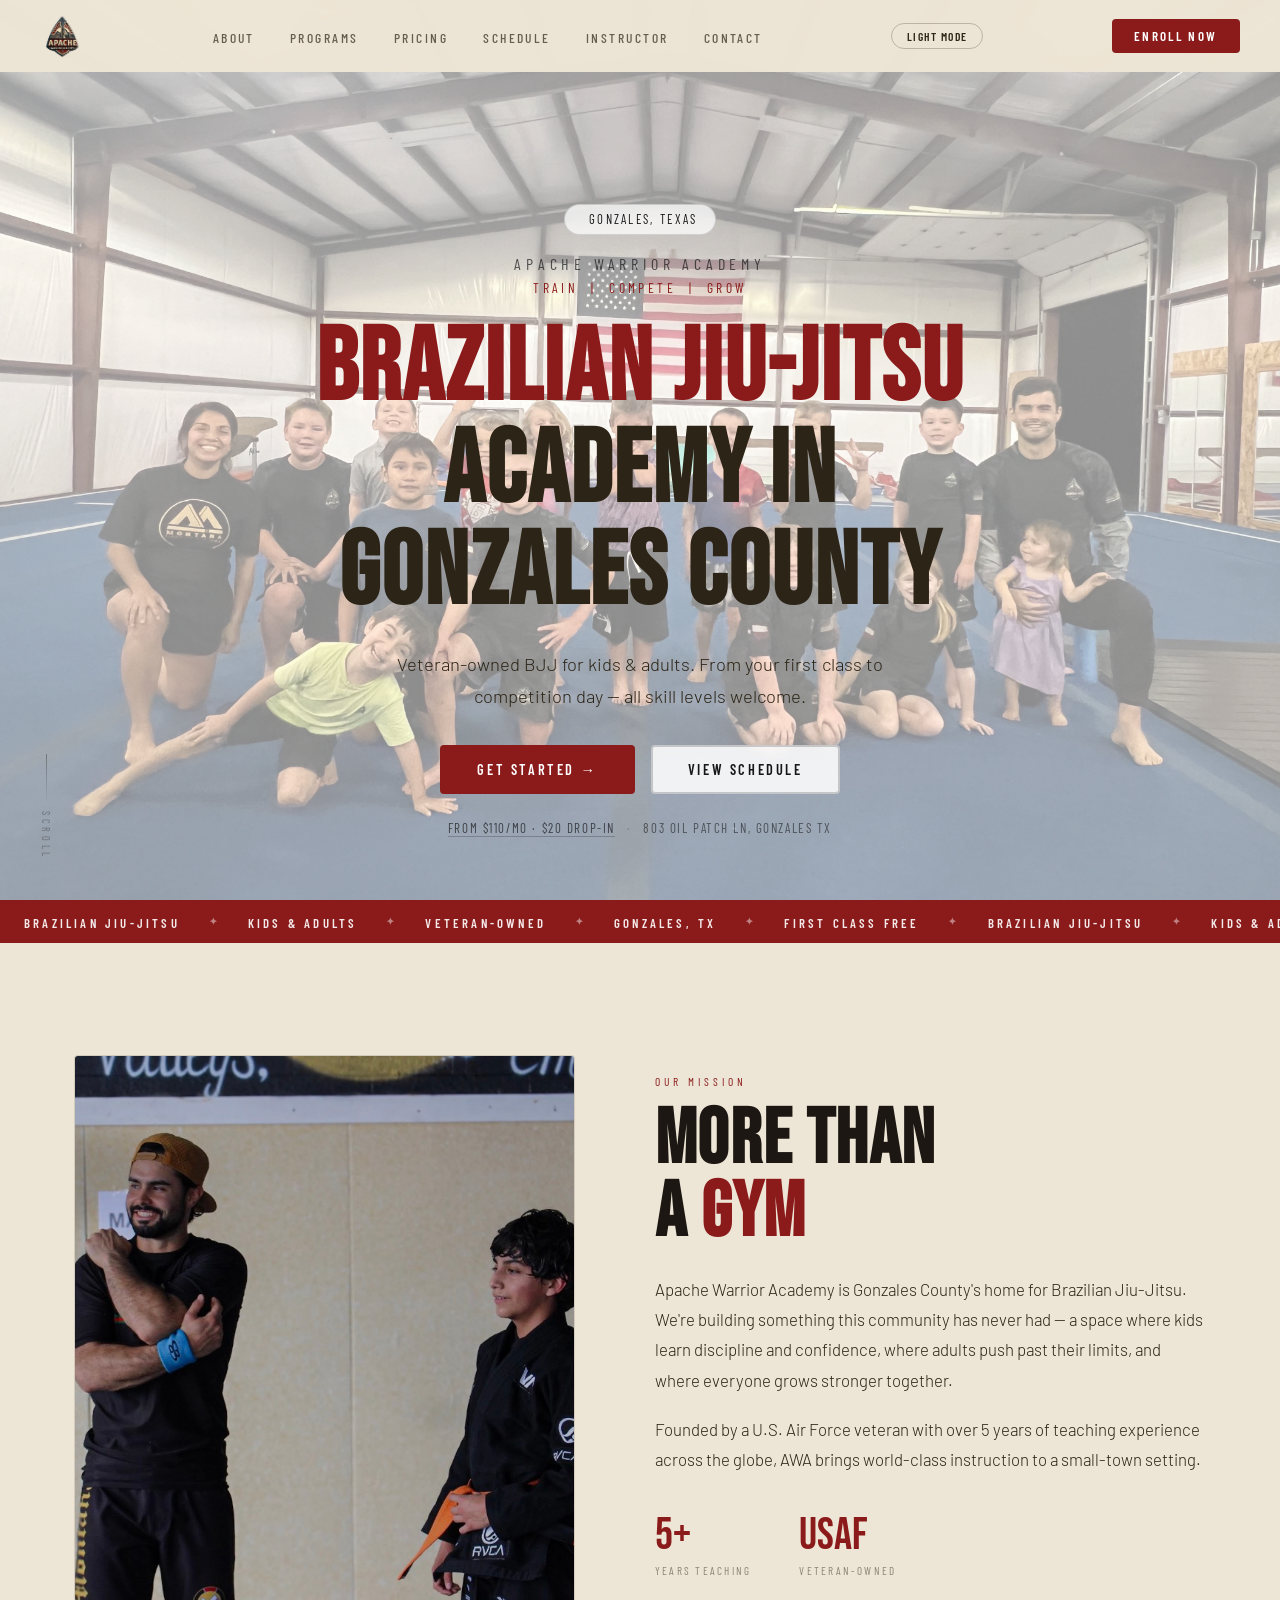
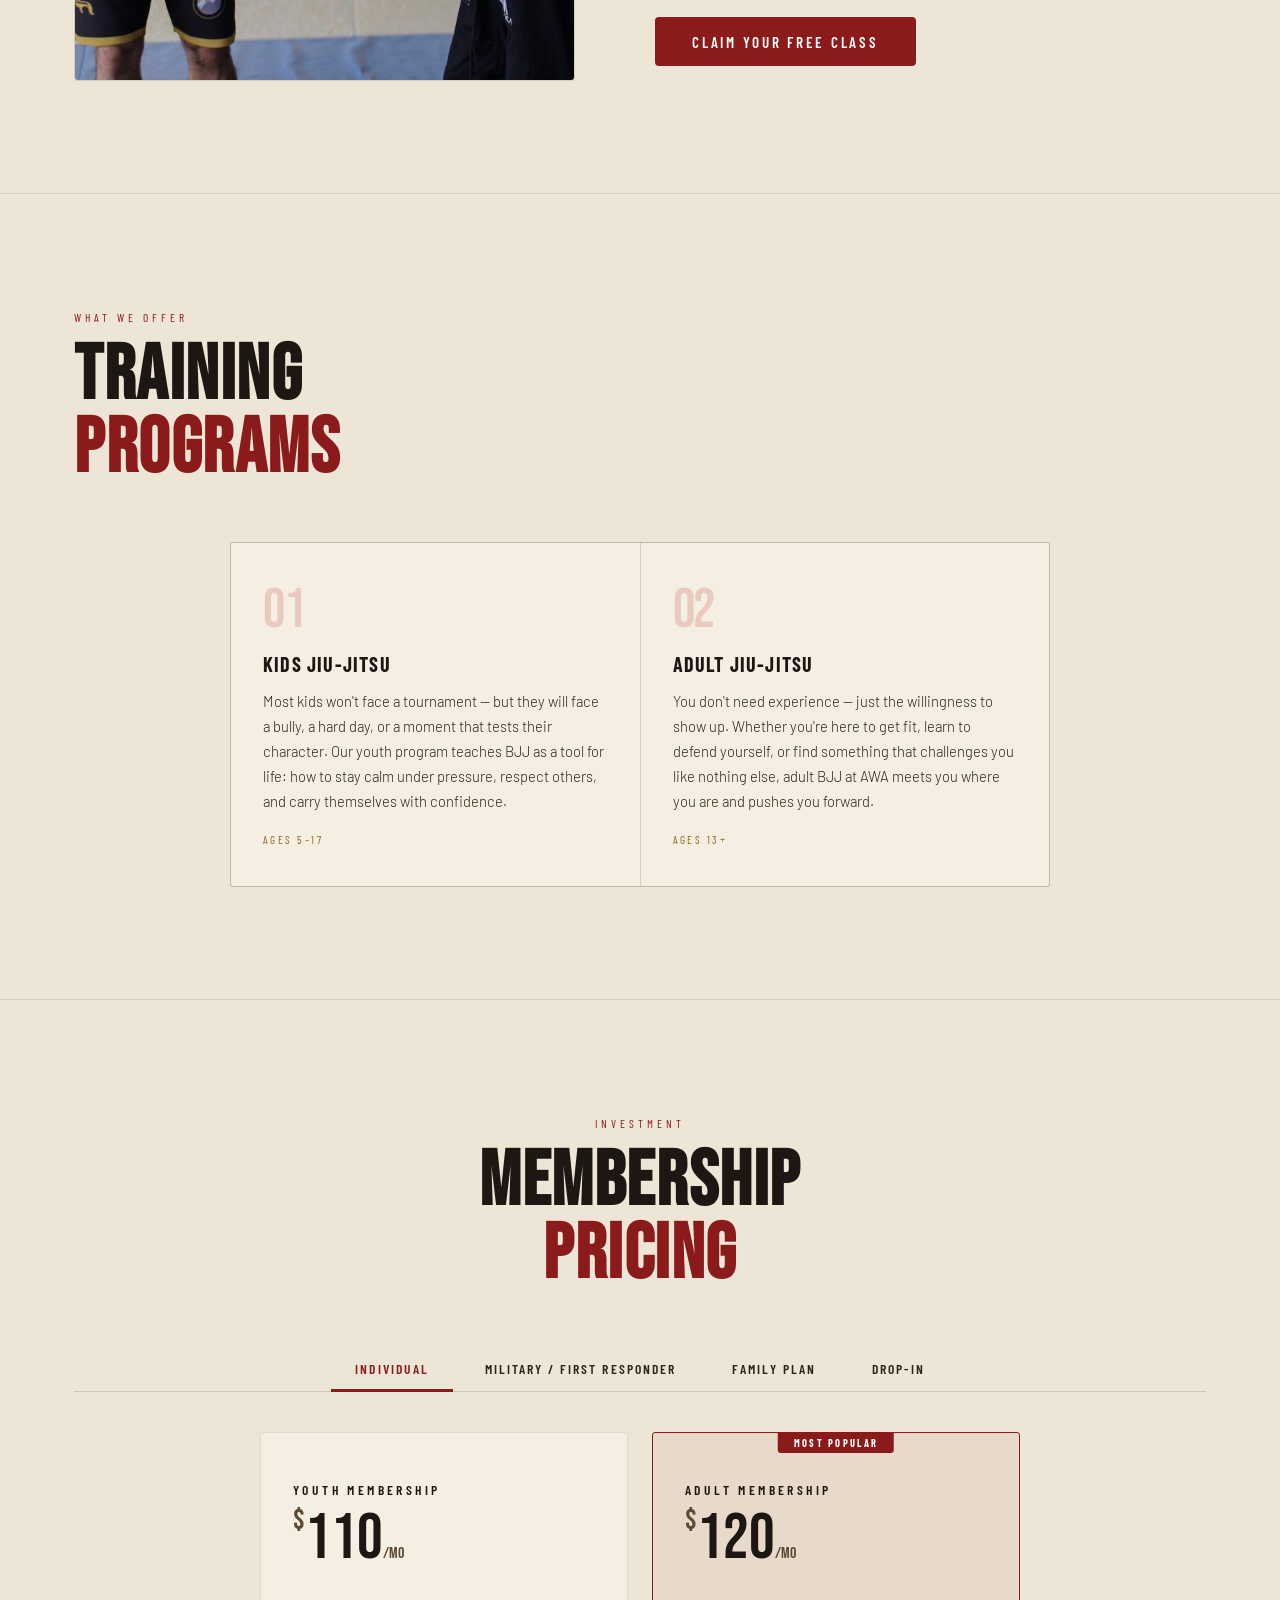
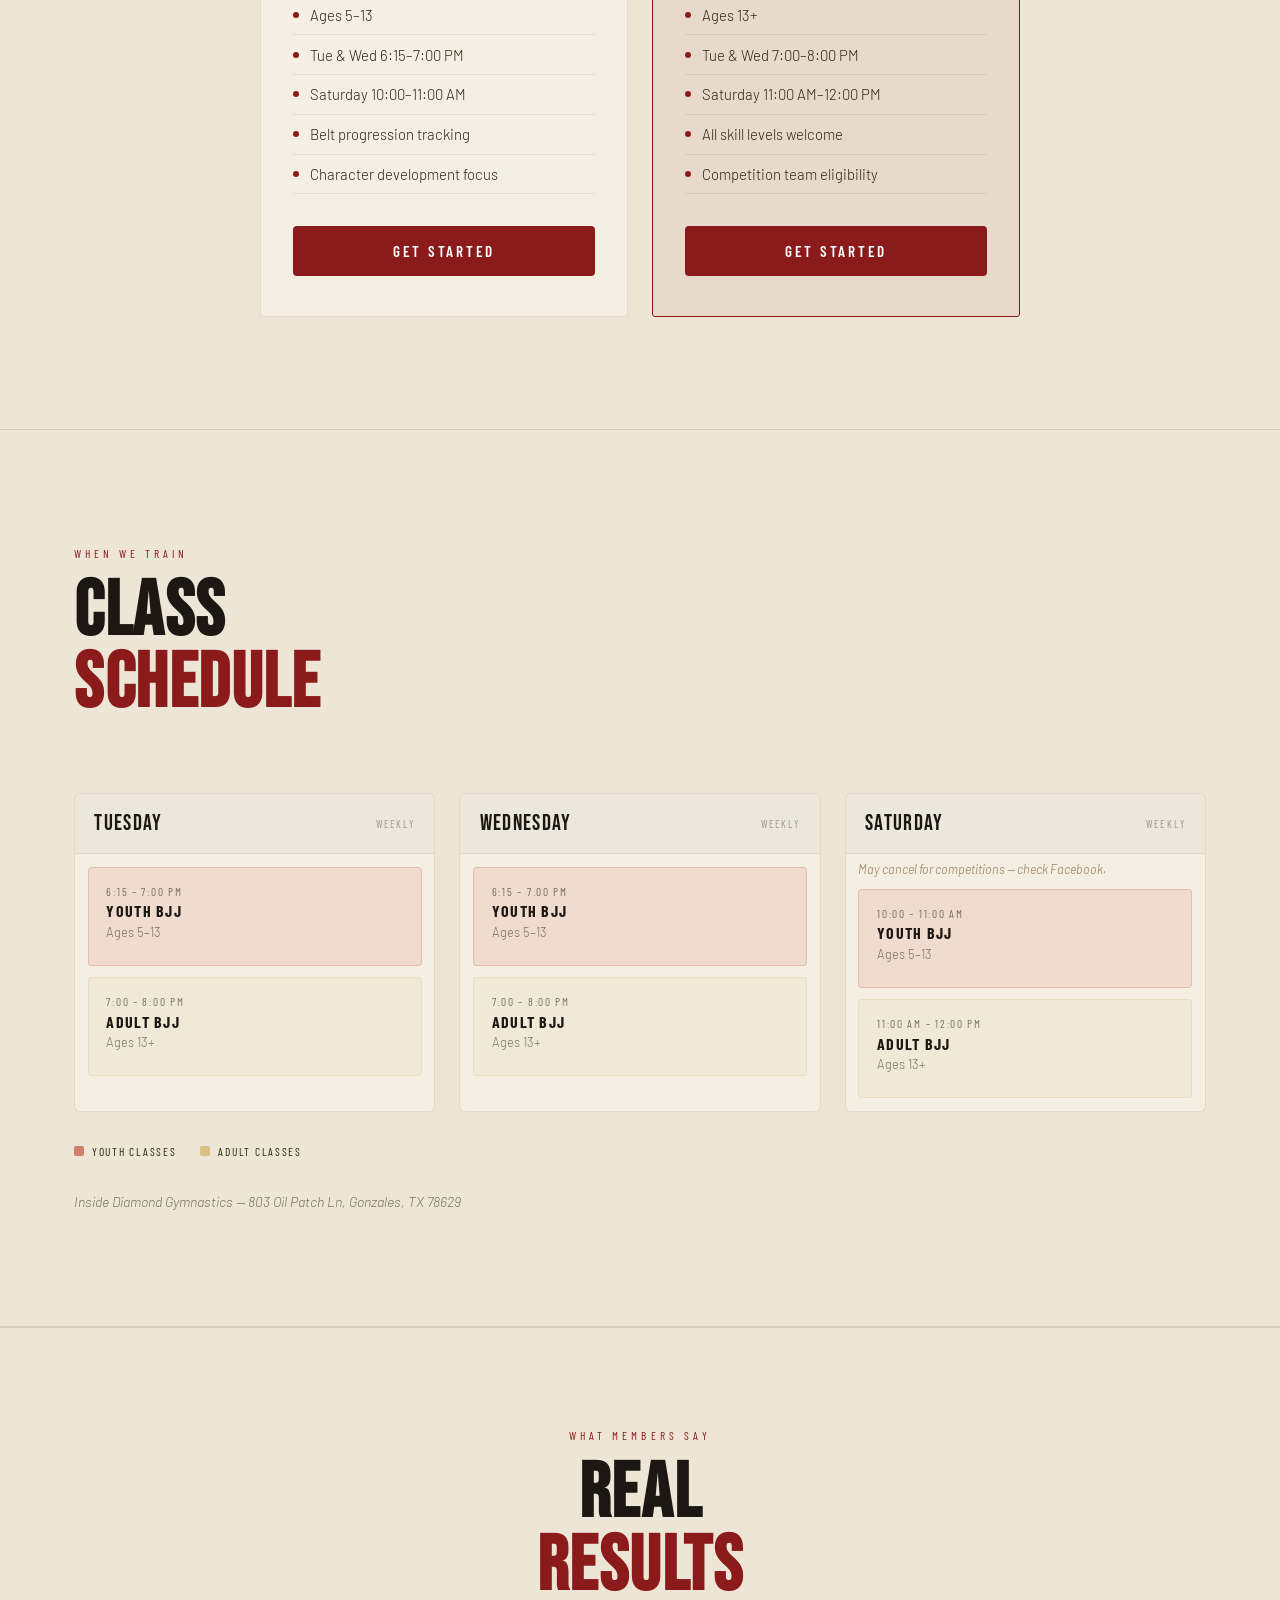
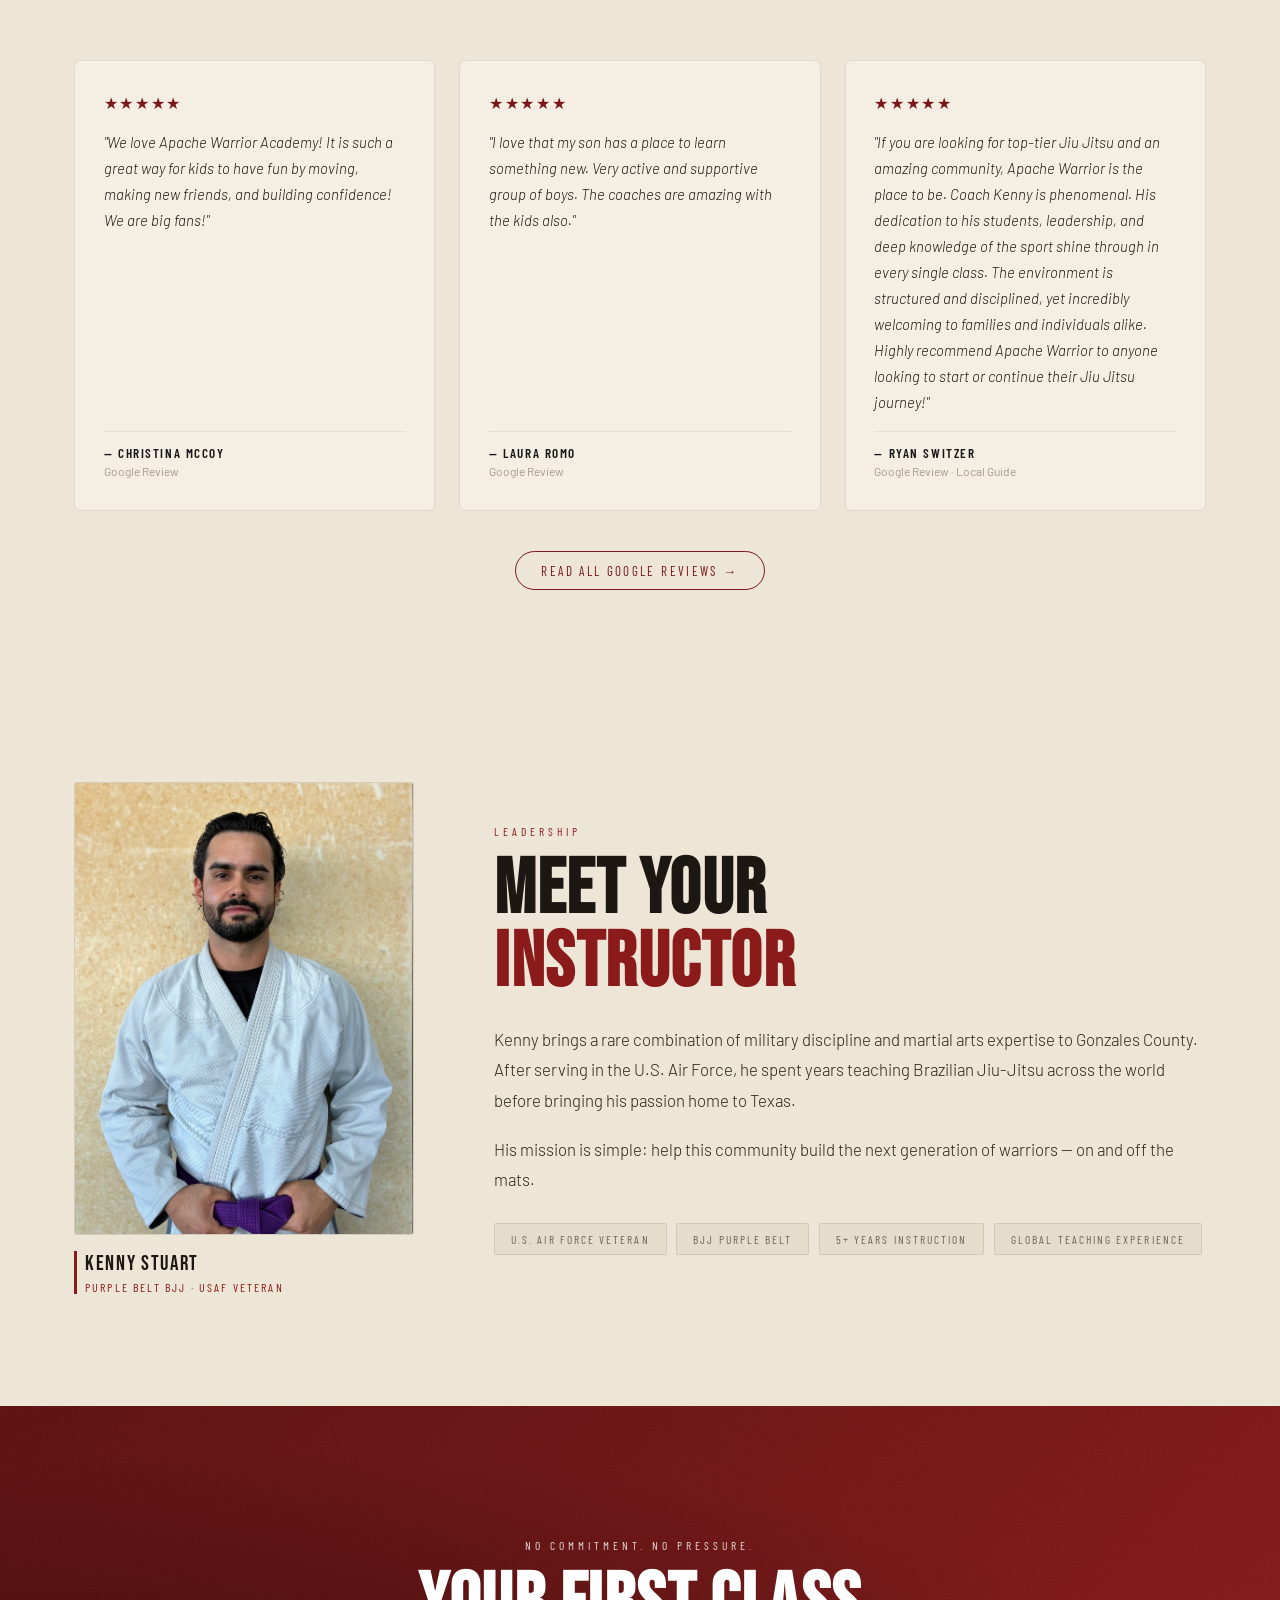
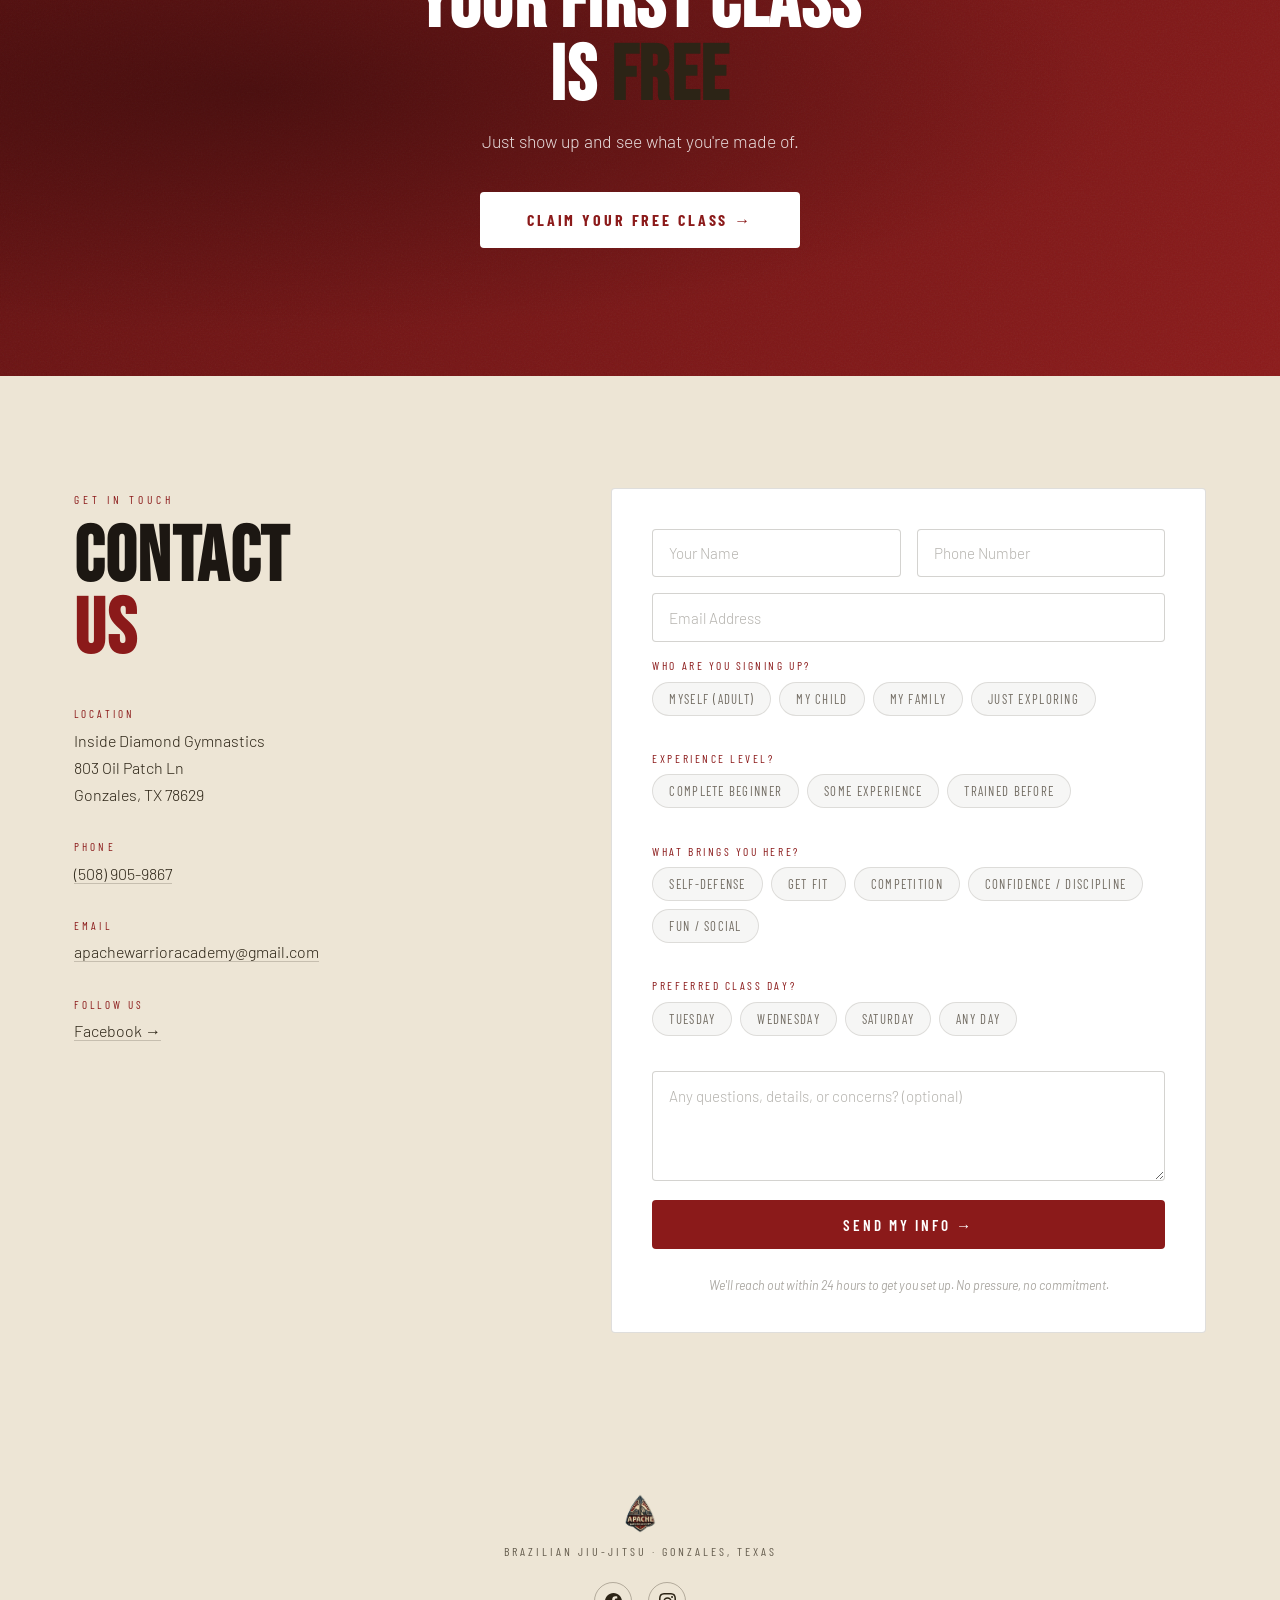
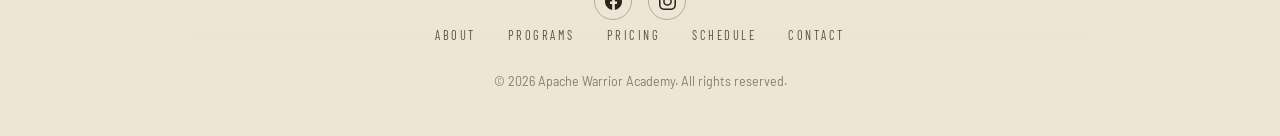
==== commit e9c351cf: "Add files via upload" ====
--- a/index.html
+++ b/index.html
@@ -67,14 +67,14 @@
   </div>
   <div class="hero-content hero-content--centered">
     <div class="hero-location-pill">
-      <span class="hero-location-dot">📍</span> Gonzales, Texas
+      <span class="hero-location-dot"></span> Gonzales, Texas
     </div>
     <div class="hero-academy-name">APACHE WARRIOR ACADEMY</div>
     <div class="hero-tagline">TRAIN &nbsp;|&nbsp; COMPETE &nbsp;|&nbsp; GROW</div>
     <h1 class="hero-title--unified">
-      Gonzales County's<br>
       <em>Brazilian Jiu-Jitsu</em><br>
-      Academy
+      Academy in<br>
+      Gonzales County
     </h1>
     <p class="hero-sub">Veteran-owned BJJ for kids &amp; adults. From your first class to competition day — all skill levels welcome.</p>
     <div class="hero-actions">
@@ -234,11 +234,11 @@
         <div class="price-card featured military-solo reveal">
           <div class="featured-badge">Serving Those Who Serve</div>
           <div class="military-badge-row">
-            <span class="mil-badge">🎖️ Active Military</span>
-            <span class="mil-badge">🚔 Law Enforcement</span>
-            <span class="mil-badge">🚒 Fire</span>
-            <span class="mil-badge">🚑 EMS</span>
-            <span class="mil-badge">🪖 Veterans</span>
+            <span class="mil-badge">Active Military</span>
+            <span class="mil-badge">Law Enforcement</span>
+            <span class="mil-badge">Fire</span>
+            <span class="mil-badge">EMS</span>
+            <span class="mil-badge">Veterans</span>
           </div>
           <div class="price-header">
             <h3>Adult Membership — Military Rate</h3>
@@ -382,7 +382,7 @@
             <span class="cal-day-name">Saturday</span>
             <span class="cal-day-sub">Weekly</span>
           </div>
-          <p style="padding:0.5rem 0.8rem 0;margin:0;font-size:0.78rem;color:var(--stone);font-style:italic;">⚠ May cancel for competitions — check Facebook.</p>
+          <p style="padding:0.5rem 0.8rem 0;margin:0;font-size:0.78rem;color:var(--stone);font-style:italic;">May cancel for competitions — check Facebook.</p>
           <div class="cal-slots">
             <div class="cal-slot kids-slot">
               <div class="cal-slot-time">10:00 – 11:00 AM</div>
@@ -402,7 +402,7 @@
           <span class="cal-legend-item adult-dot">Adult Classes</span>
         </div>
       </div>
-      <p class="sched-note">📍 Inside Diamond Gymnastics — 803 Oil Patch Ln, Gonzales, TX 78629</p>
+      <p class="sched-note">Inside Diamond Gymnastics — 803 Oil Patch Ln, Gonzales, TX 78629</p>
     </div>
 
   </div>
@@ -708,7 +708,7 @@
 <div class="sticky-mobile-bar" id="stickyBar">
   <a href="enroll.html" class="sticky-btn sticky-primary">Get Started</a>
   <a href="#schedule" class="sticky-btn sticky-secondary">Class Times</a>
-  <a href="tel:5089059867" class="sticky-btn sticky-phone">📞 Call</a>
+  <a href="tel:5089059867" class="sticky-btn sticky-phone">Call</a>
 </div>
 
 <script src="js/main.js"></script>
--- a/css/style.css
+++ b/css/style.css
@@ -246,6 +246,23 @@
 body.dark-mode .prog-card:hover,
 body.dark-mode .price-card:hover { border-color: rgba(139,26,26,0.4) !important; }
 
+/* Pricing card text — dark mode */
+body.dark-mode .price-header h3 { color: #EDE5D5 !important; }
+body.dark-mode .price-tag { color: #EDE5D5 !important; }
+body.dark-mode .price-tag sup,
+body.dark-mode .price-tag span { color: #C8B89A !important; }
+body.dark-mode .price-period { color: rgba(237,229,213,0.6) !important; }
+body.dark-mode .price-list li { color: rgba(237,229,213,0.75) !important; border-color: rgba(200,184,154,0.08) !important; }
+body.dark-mode .price-note { color: rgba(237,229,213,0.6) !important; }
+body.dark-mode .price-card.featured { background: rgba(139,26,26,0.2) !important; border-color: rgba(139,26,26,0.5) !important; }
+/* Family table in dark mode */
+body.dark-mode .family-table { background: #3A3020 !important; border-color: rgba(200,184,154,0.1) !important; }
+body.dark-mode .family-header h3 { color: #EDE5D5 !important; }
+body.dark-mode .family-header p { color: rgba(237,229,213,0.7) !important; }
+body.dark-mode .family-row { color: rgba(237,229,213,0.7) !important; border-color: rgba(200,184,154,0.08) !important; }
+body.dark-mode .family-example { color: rgba(237,229,213,0.65) !important; border-color: rgba(139,26,26,0.2) !important; }
+body.dark-mode .family-example strong { color: #EDE5D5 !important; }
+
 /* Schedule calendar cards in dark mode */
 body.dark-mode .cal-day { background: #3A3020 !important; border-color: rgba(200,184,154,0.12) !important; }
 body.dark-mode .cal-day-header { background: rgba(200,184,154,0.06) !important; border-color: rgba(200,184,154,0.1) !important; }
@@ -272,8 +289,8 @@
 body.dark-mode .sched-table tbody td { color: rgba(237,229,213,0.75) !important; border-color: rgba(200,184,154,0.08) !important; }
 body.dark-mode .sched-table tbody tr:hover td { background: rgba(139,26,26,0.08) !important; }
 
-/* Footer — red in both modes, text color differs */
-body.dark-mode footer { background: #5C0F0F !important; border-top: none !important; }
+/* Footer — matches mode background */
+body.dark-mode footer { background: #1E1A10 !important; border-top: none !important; }
 body.dark-mode .footer-logo-text { color: #EDE5D5 !important; }
 body.dark-mode .footer-tagline,
 body.dark-mode .footer-copy { color: rgba(237,229,213,0.65) !important; }
@@ -984,7 +1001,7 @@
 
 /* ===== FOOTER ===== */
 footer {
-  background: #8B1A1A;
+  background: #EDE5D5;
   border-top: none;
   padding: 3rem 2rem;
   text-align: center;
@@ -1823,7 +1840,7 @@
 body.light-mode .schedule-note-box strong { color: #8B6914; }
 
 /* Footer — light mode: red bg, dark text */
-body.light-mode footer { background: #C8B89A !important; border-top: none !important; }
+body.light-mode footer { background: #EDE5D5 !important; border-top: none !important; }
 body.light-mode .footer-logo-text { color: #2C2416 !important; }
 body.light-mode .footer-tagline { color: rgba(44,36,22,0.7) !important; }
 body.light-mode .footer-nav a { color: rgba(44,36,22,0.75) !important; }
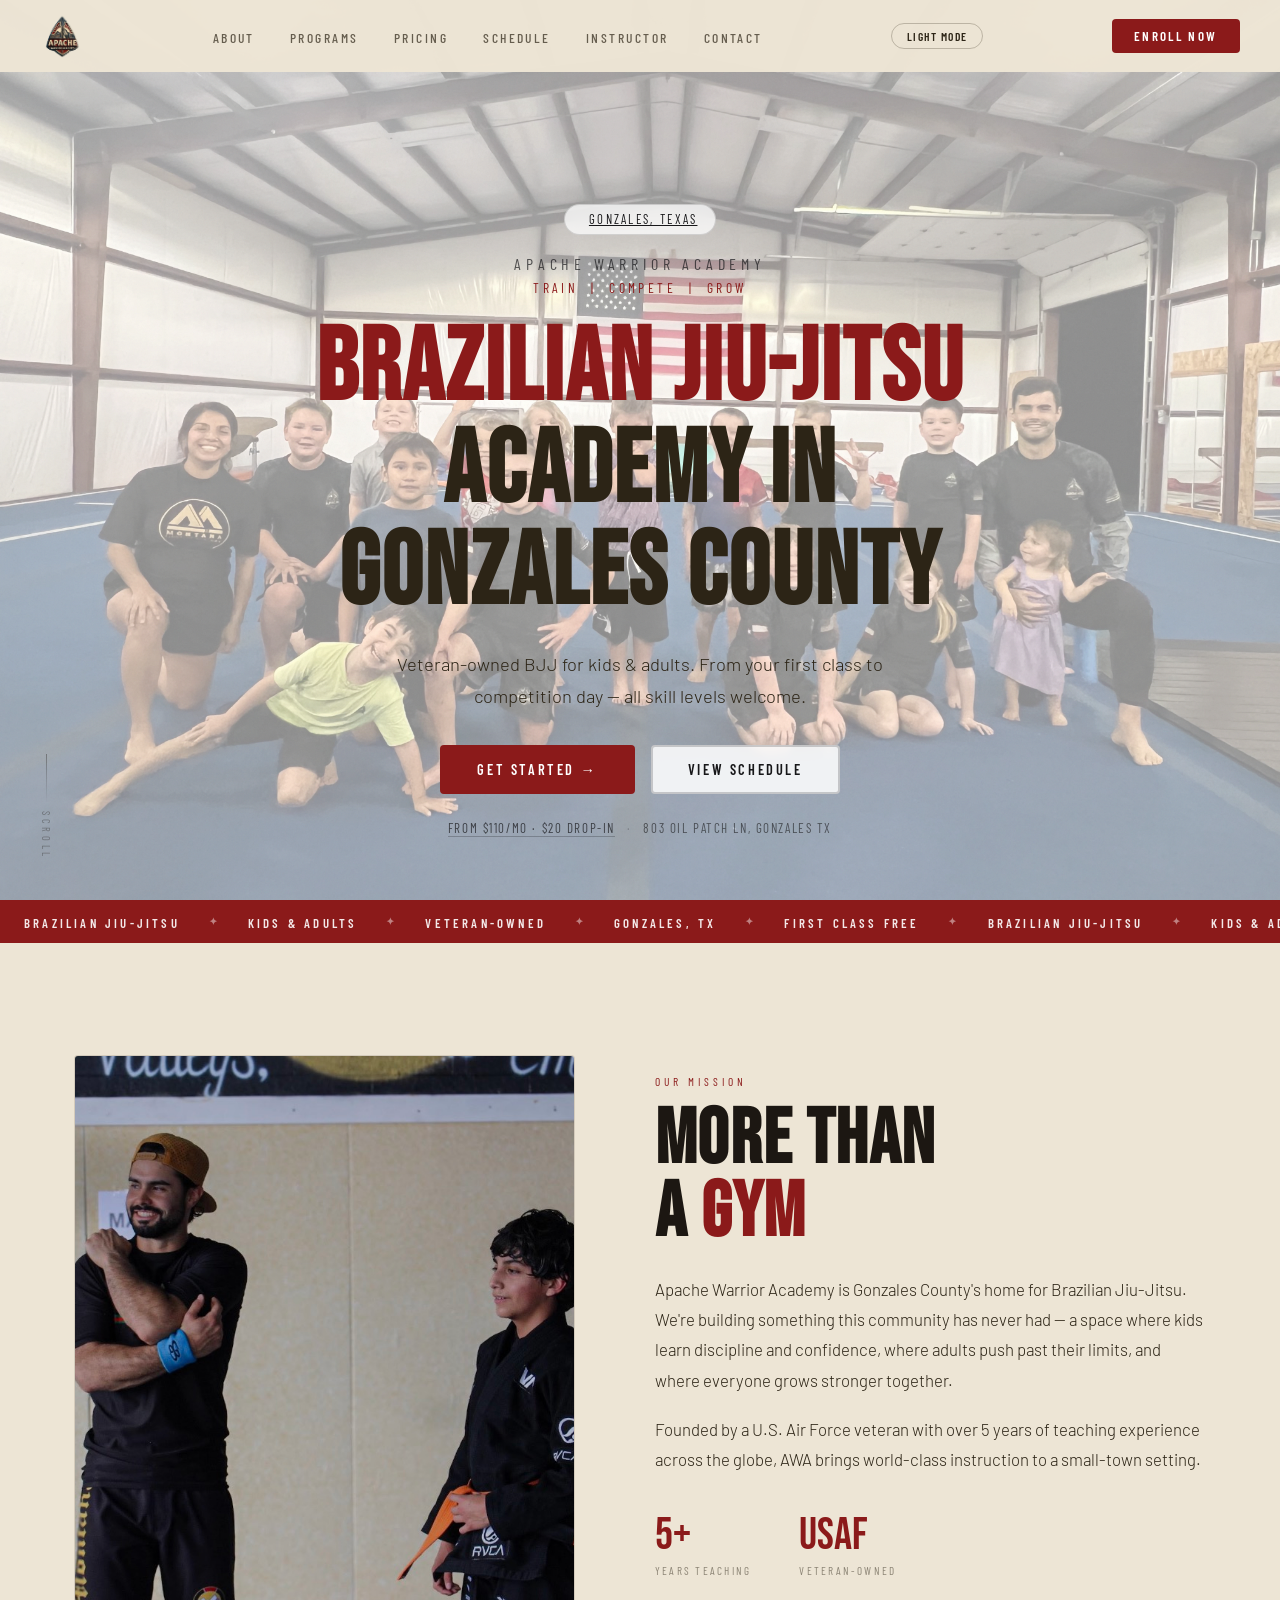
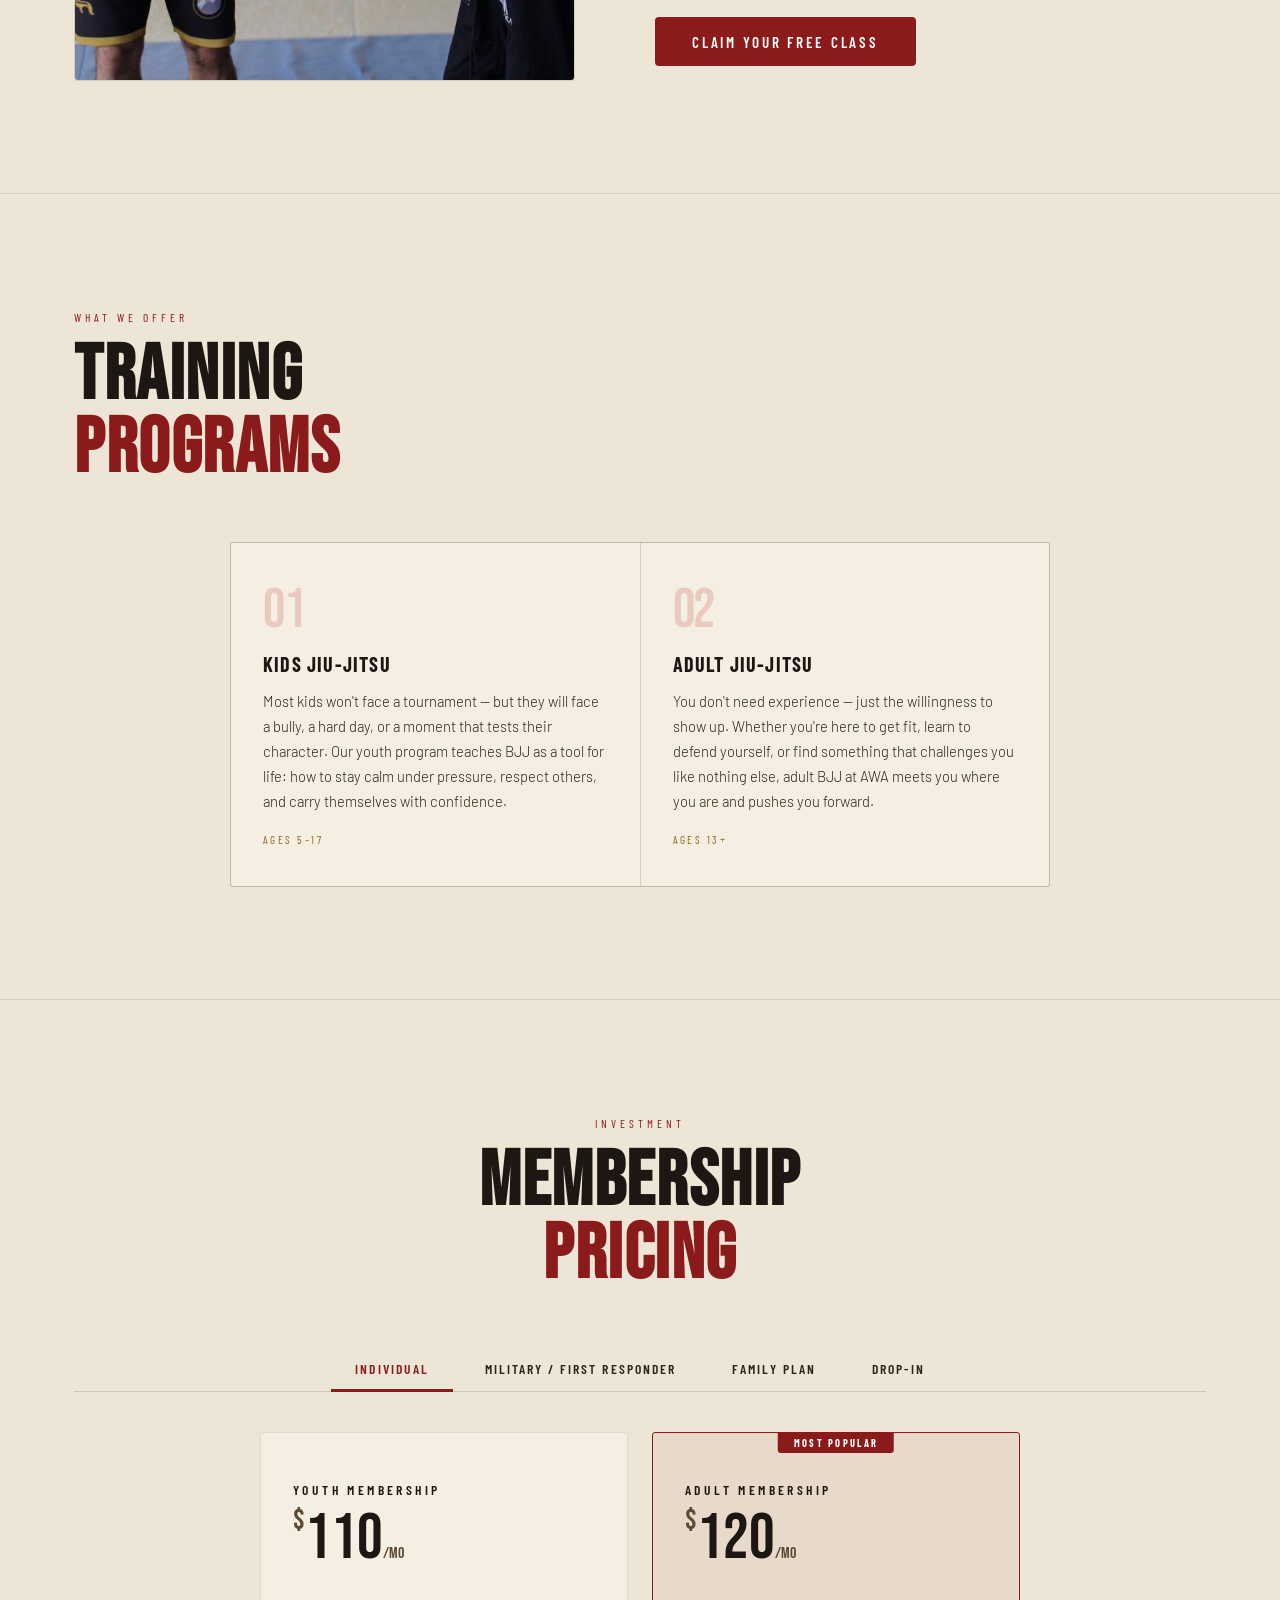
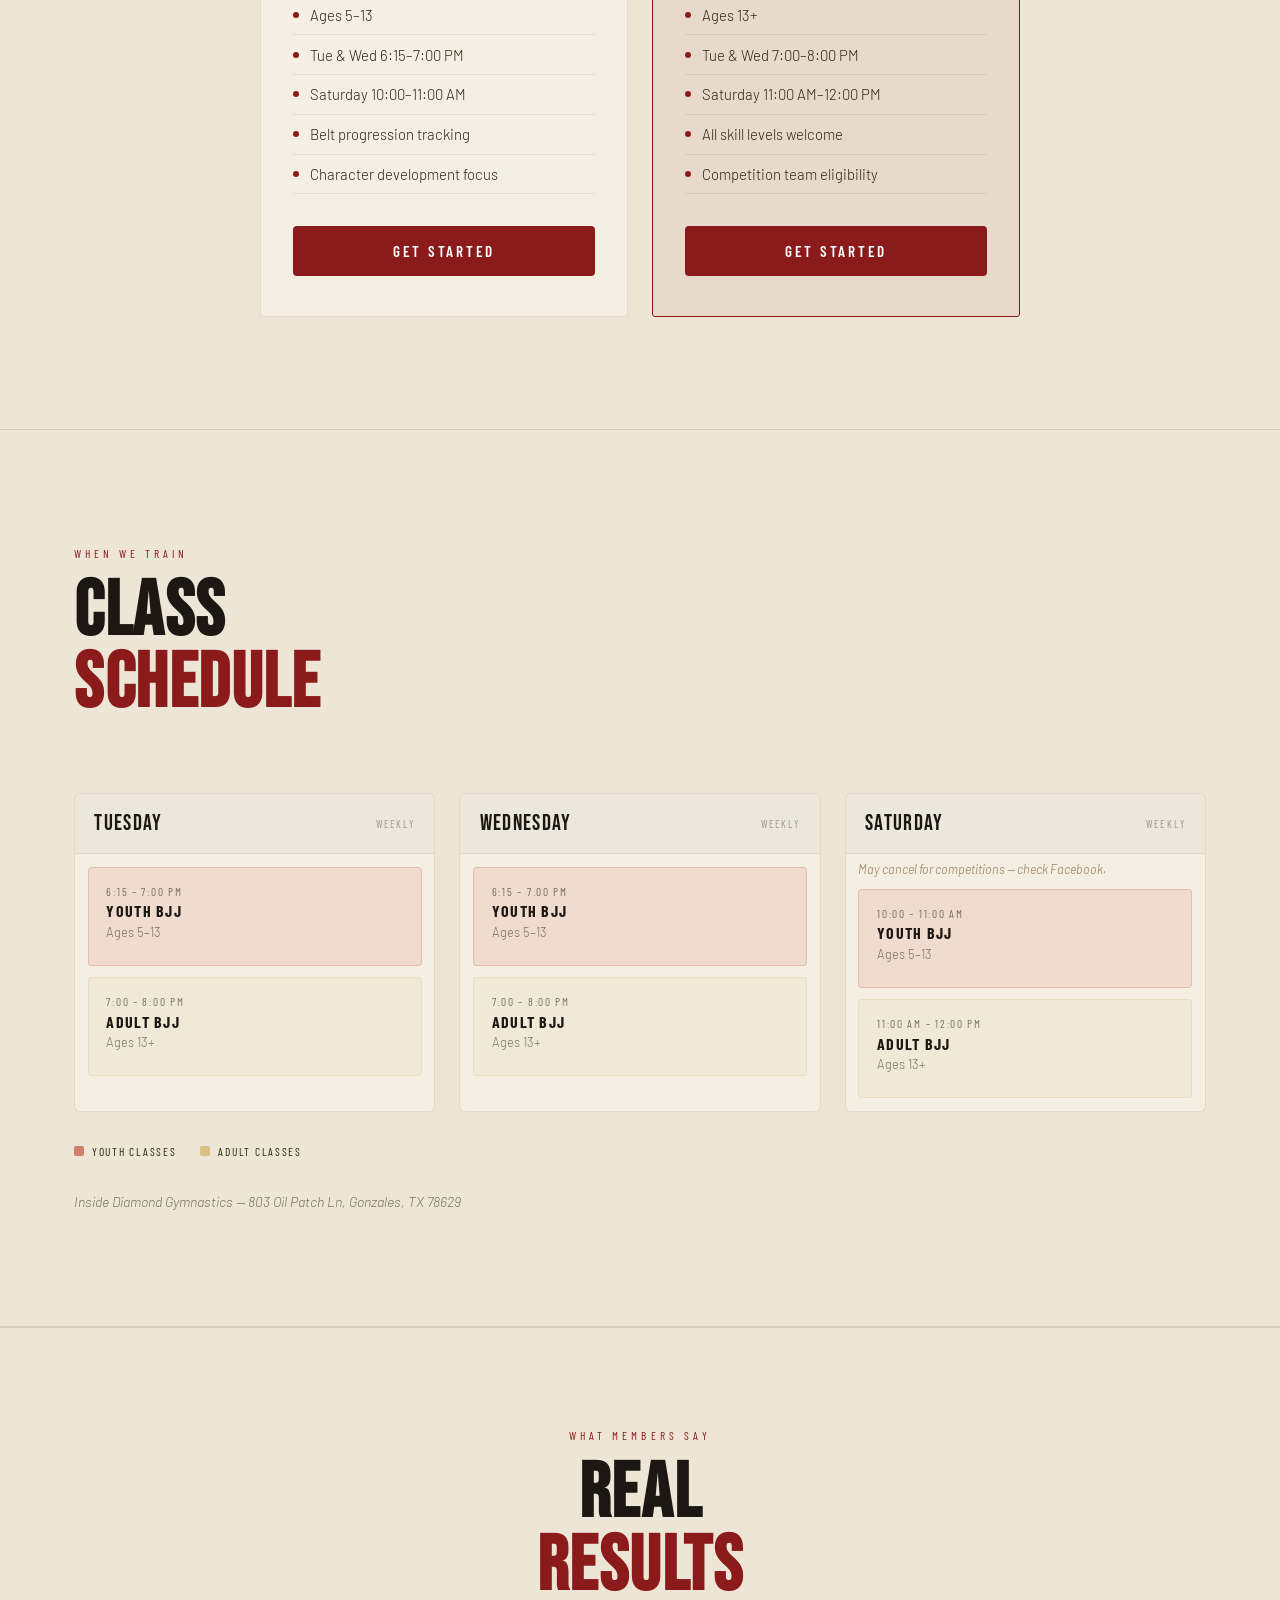
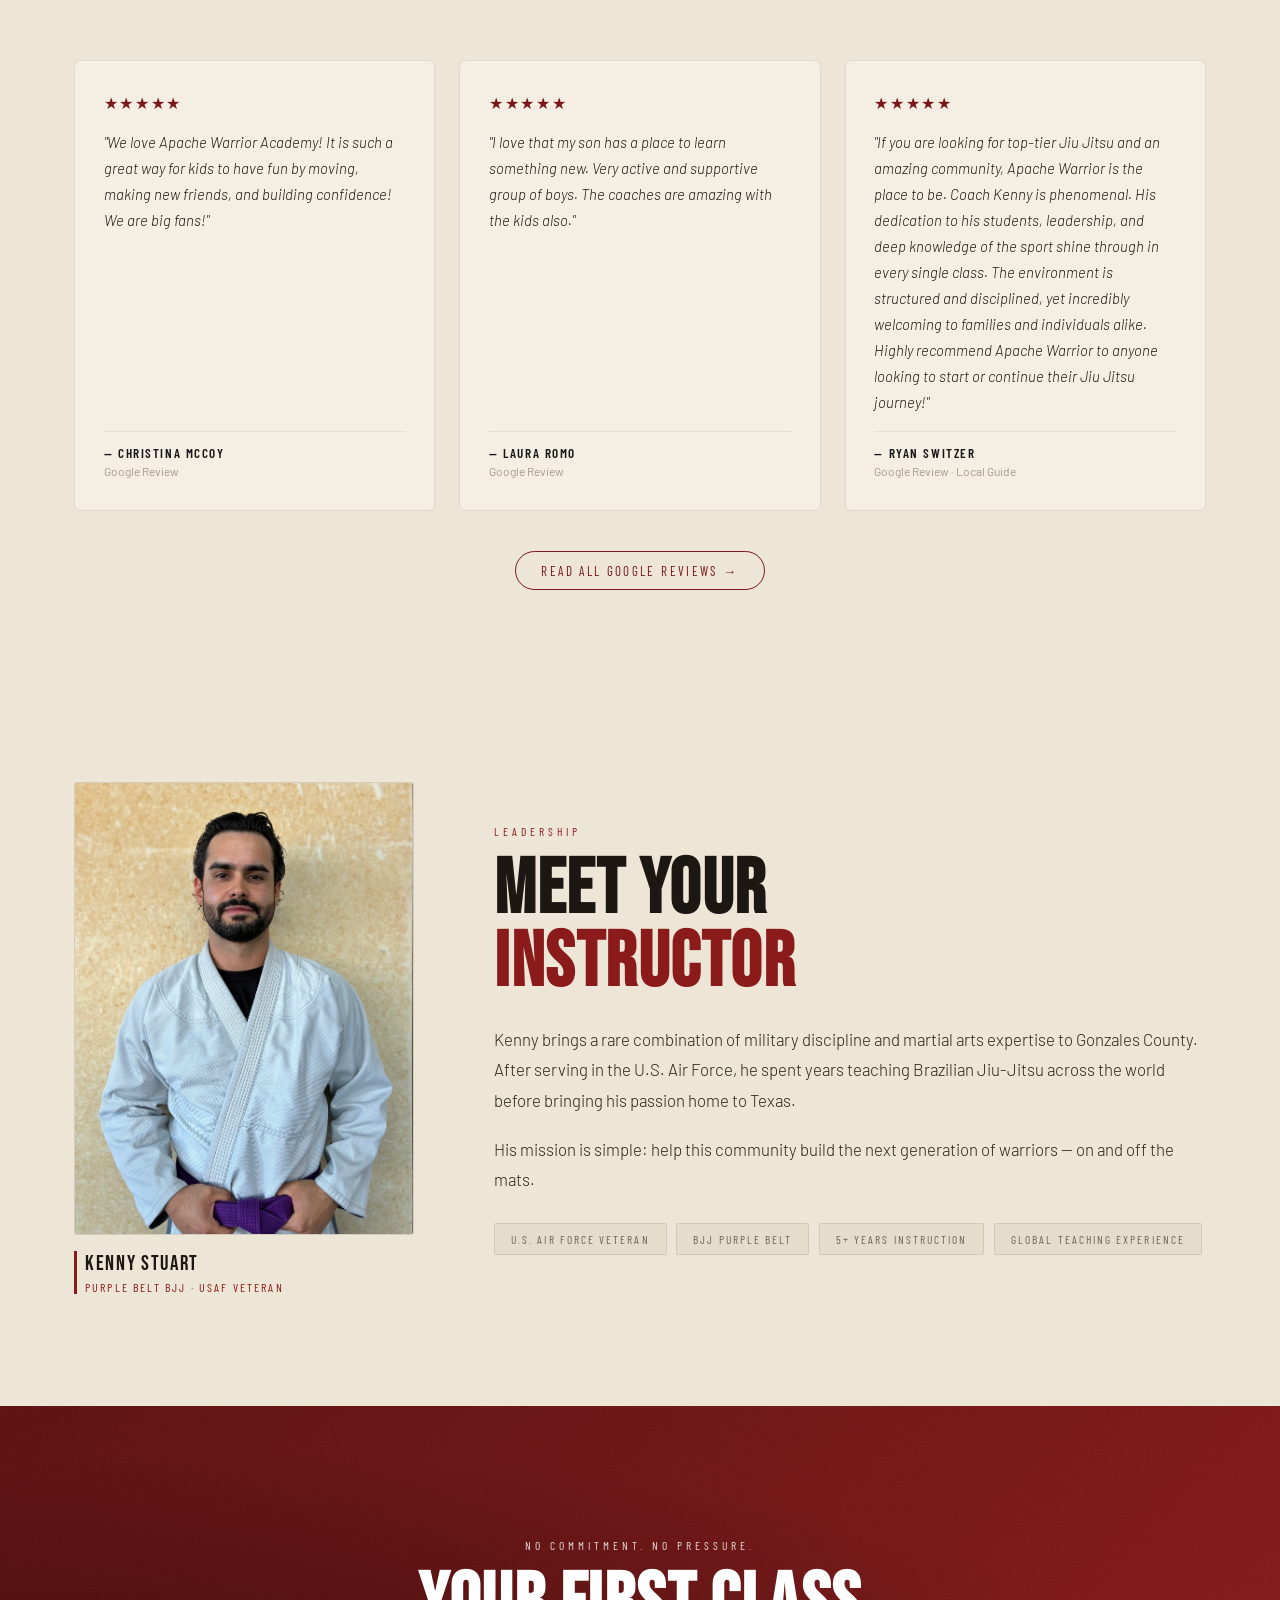
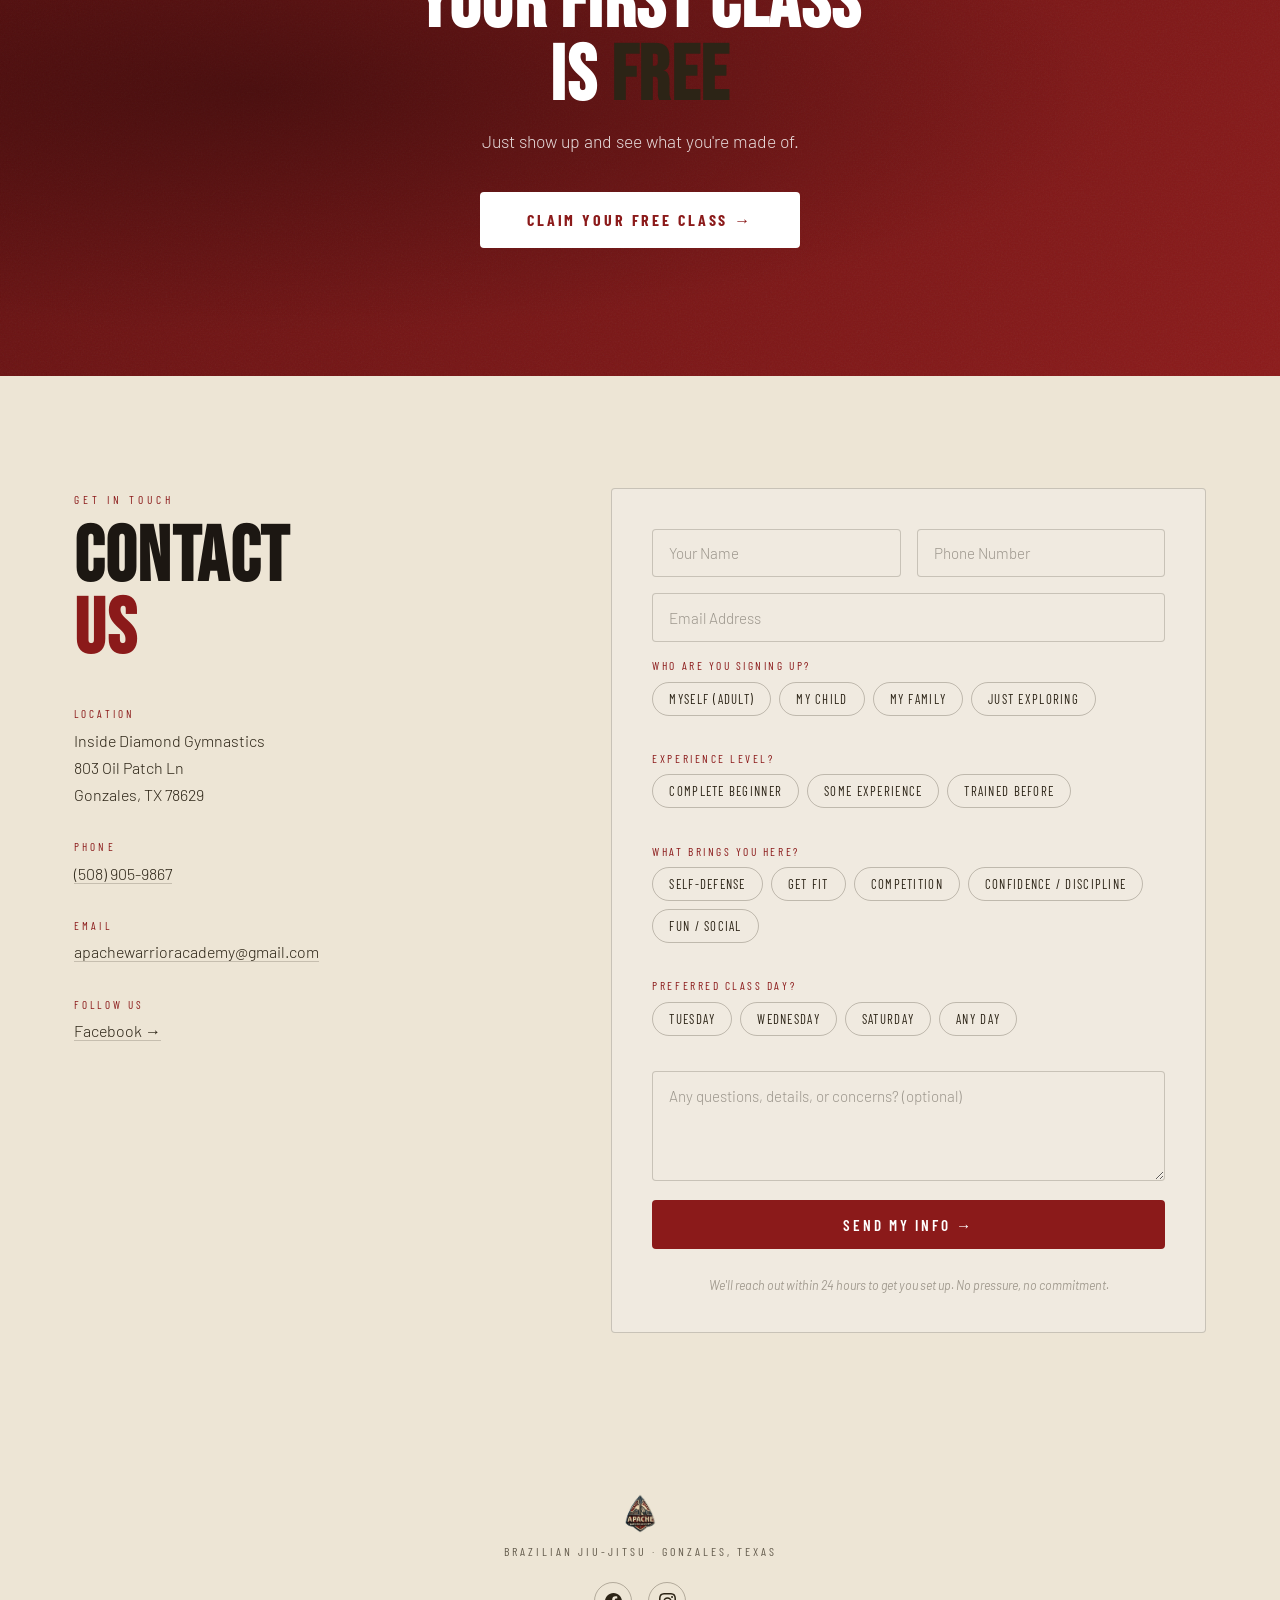
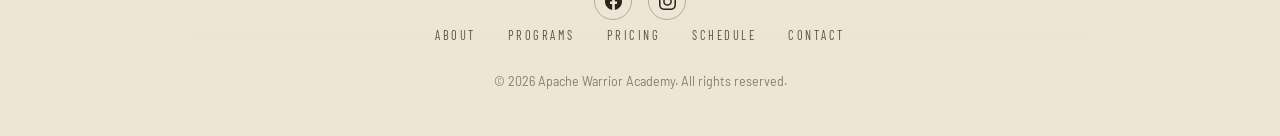
==== commit 16cd35c7: "Add files via upload" ====
--- a/index.html
+++ b/index.html
@@ -66,9 +66,9 @@
 
   </div>
   <div class="hero-content hero-content--centered">
-    <div class="hero-location-pill">
+    <a href="https://maps.google.com/?q=803+Oil+Patch+Ln,+Gonzales,+TX+78629" target="_blank" rel="noopener" class="hero-location-pill" aria-label="Get directions to Apache Warrior Academy">
       <span class="hero-location-dot"></span> Gonzales, Texas
-    </div>
+    </a>
     <div class="hero-academy-name">APACHE WARRIOR ACADEMY</div>
     <div class="hero-tagline">TRAIN &nbsp;|&nbsp; COMPETE &nbsp;|&nbsp; GROW</div>
     <h1 class="hero-title--unified">
--- a/css/style.css
+++ b/css/style.css
@@ -263,6 +263,18 @@
 body.dark-mode .family-example { color: rgba(237,229,213,0.65) !important; border-color: rgba(139,26,26,0.2) !important; }
 body.dark-mode .family-example strong { color: #EDE5D5 !important; }
 
+/* Military/First Responder card in dark mode */
+body.dark-mode .mil-badge { color: #C8B89A !important; background: rgba(200,184,154,0.08) !important; border-color: rgba(200,184,154,0.25) !important; }
+body.dark-mode .military-solo .price-header h3 { color: #EDE5D5 !important; }
+body.dark-mode .military-solo .price-tag { color: #EDE5D5 !important; }
+body.dark-mode .military-solo .price-tag sup,
+body.dark-mode .military-solo .price-tag span { color: #C8B89A !important; }
+body.dark-mode .military-solo .price-period { color: rgba(237,229,213,0.6) !important; }
+body.dark-mode .military-solo .price-list li { color: rgba(237,229,213,0.75) !important; border-color: rgba(200,184,154,0.08) !important; }
+body.dark-mode .military-solo .price-note { color: rgba(237,229,213,0.6) !important; }
+body.dark-mode .mil-was { color: rgba(237,229,213,0.4) !important; }
+body.dark-mode .mil-save { color: #C8B89A !important; }
+
 /* Schedule calendar cards in dark mode */
 body.dark-mode .cal-day { background: #3A3020 !important; border-color: rgba(200,184,154,0.12) !important; }
 body.dark-mode .cal-day-header { background: rgba(200,184,154,0.06) !important; border-color: rgba(200,184,154,0.1) !important; }
@@ -354,33 +366,84 @@
 body.dark-mode .hero-location-pill { background: rgba(255,255,255,0.75) !important; color: #2C2416 !important; border-color: rgba(44,36,22,0.2) !important; }
 body.dark-mode .hero-btn-ghost { background: rgba(255,255,255,0.8) !important; color: #2C2416 !important; border-color: rgba(44,36,22,0.3) !important; }
 
-/* Contact form — match review card bg in both modes */
-/* Contact form — neutral white background, black text, both modes */
-body.light-mode .contact-form-wrap,
-body.dark-mode .contact-form-wrap { background: #FFFFFF !important; border-color: rgba(44,36,22,0.15) !important; }
+/* ── Contact form — LIGHT MODE ── */
+body.light-mode .contact-form-wrap { background: #F0EAE0 !important; border-color: rgba(44,36,22,0.2) !important; }
 body.light-mode .contact-form-wrap input,
 body.light-mode .contact-form-wrap select,
-body.light-mode .contact-form-wrap textarea,
+body.light-mode .contact-form-wrap textarea { background: #F0EAE0 !important; color: #1E1A10 !important; border-color: rgba(44,36,22,0.2) !important; }
+body.light-mode .contact-form-wrap input::placeholder,
+body.light-mode .contact-form-wrap textarea::placeholder { color: rgba(30,26,16,0.4) !important; }
+body.light-mode .contact-form-wrap label { color: #1E1A10 !important; }
+body.light-mode .contact-form-wrap .btn-primary { background: #8B1A1A !important; color: #FFFFFF !important; border-color: #8B1A1A !important; }
+body.light-mode .contact-form-wrap .btn-primary:hover,
+body.light-mode .contact-form-wrap .btn-primary:focus { background: #5C0F0F !important; border-color: #5C0F0F !important; }
+
+/* ── Contact form — DARK MODE ── */
+body.dark-mode .contact-form-wrap { background: #3A3020 !important; border-color: rgba(200,184,154,0.15) !important; }
 body.dark-mode .contact-form-wrap input,
 body.dark-mode .contact-form-wrap select,
-body.dark-mode .contact-form-wrap textarea { background: #FFFFFF !important; color: #2C2416 !important; border-color: rgba(44,36,22,0.2) !important; }
-body.light-mode .contact-form-wrap input::placeholder,
-body.light-mode .contact-form-wrap textarea::placeholder,
+body.dark-mode .contact-form-wrap textarea { background: #2C2416 !important; color: #F0EAE0 !important; border-color: rgba(200,184,154,0.2) !important; }
 body.dark-mode .contact-form-wrap input::placeholder,
-body.dark-mode .contact-form-wrap textarea::placeholder { color: rgba(44,36,22,0.35) !important; }
-/* Form labels in both modes — dark charcoal */
-body.light-mode .contact-form-wrap label,
-body.dark-mode .contact-form-wrap label { color: #2C2416 !important; }
-/* Submit button — red bg, white text; active/focus turns darker red */
-body.light-mode .contact-form-wrap .btn-primary,
-body.dark-mode .contact-form-wrap .btn-primary { background: #8B1A1A !important; color: #FFFFFF !important; border-color: #8B1A1A !important; }
-body.light-mode .contact-form-wrap .btn-primary:hover,
+body.dark-mode .contact-form-wrap textarea::placeholder { color: rgba(200,184,154,0.4) !important; }
+body.dark-mode .contact-form-wrap label { color: #C8B89A !important; }
+body.dark-mode .contact-form-wrap .btn-primary { background: #5C0F0F !important; color: #FFFFFF !important; border-color: #5C0F0F !important; }
 body.dark-mode .contact-form-wrap .btn-primary:hover,
-body.light-mode .contact-form-wrap .btn-primary:focus,
-body.dark-mode .contact-form-wrap .btn-primary:focus { background: #5C0F0F !important; border-color: #5C0F0F !important; }
-/* Chips — turn red when selected */
-body.light-mode .chip.selected,
-body.dark-mode .chip.selected { background: rgba(139,26,26,0.12) !important; border-color: #8B1A1A !important; color: #8B1A1A !important; }
+body.dark-mode .contact-form-wrap .btn-primary:focus { background: #8B1A1A !important; border-color: #8B1A1A !important; }
+
+/* ── Chips — unselected default per mode ── */
+body.light-mode .chip { color: #2C2416 !important; border-color: rgba(44,36,22,0.25) !important; background: transparent !important; }
+body.light-mode .chip:hover { border-color: rgba(139,26,26,0.4) !important; color: #8B1A1A !important; }
+body.dark-mode .chip { color: #C8B89A !important; border-color: rgba(200,184,154,0.3) !important; background: rgba(200,184,154,0.05) !important; }
+body.dark-mode .chip:hover { border-color: #C8B89A !important; color: #F0EAE0 !important; }
+
+/* ── Chips — selected per mode ── */
+body.light-mode .chip.selected { background: rgba(139,26,26,0.12) !important; border-color: #8B1A1A !important; color: #8B1A1A !important; }
+body.dark-mode .chip.selected { background: rgba(200,184,154,0.12) !important; border-color: #C8B89A !important; color: #F0EAE0 !important; }
+
+/* ── Enroll form — LIGHT MODE ── */
+body.light-mode .enroll-form-wrap { background: #F0EAE0 !important; border-color: rgba(44,36,22,0.2) !important; }
+body.light-mode .enroll-form-title { color: #1E1A10 !important; }
+body.light-mode .enroll-form-sub { color: rgba(30,26,16,0.5) !important; }
+body.light-mode .enroll-form input,
+body.light-mode .enroll-form select,
+body.light-mode .enroll-form textarea { background: #F0EAE0 !important; color: #1E1A10 !important; border-color: rgba(44,36,22,0.2) !important; }
+body.light-mode .enroll-form input:focus,
+body.light-mode .enroll-form select:focus,
+body.light-mode .enroll-form textarea:focus { background: #F0EAE0 !important; }
+body.light-mode .enroll-form input::placeholder,
+body.light-mode .enroll-form textarea::placeholder { color: rgba(30,26,16,0.4) !important; }
+body.light-mode .ef-label { color: #1E1A10 !important; }
+body.light-mode .ef-hint { color: rgba(30,26,16,0.5) !important; }
+body.light-mode .enroll-submit .btn-primary { background: #8B1A1A !important; color: #FFFFFF !important; border-color: #8B1A1A !important; }
+body.light-mode .enroll-submit .btn-primary:hover,
+body.light-mode .enroll-submit .btn-primary:focus { background: #5C0F0F !important; border-color: #5C0F0F !important; }
+body.light-mode .enroll-waiver-text { color: #1E1A10 !important; }
+body.light-mode .enroll-waiver-full { color: #1E1A10 !important; }
+
+/* ── Enroll form — DARK MODE ── */
+body.dark-mode .enroll-form-wrap { background: #3A3020 !important; border-color: rgba(200,184,154,0.15) !important; }
+body.dark-mode .enroll-form-title { color: #EDE5D5 !important; }
+body.dark-mode .enroll-form-sub { color: rgba(200,184,154,0.6) !important; }
+body.dark-mode .enroll-form input,
+body.dark-mode .enroll-form select,
+body.dark-mode .enroll-form textarea { background: #2C2416 !important; color: #F0EAE0 !important; border-color: rgba(200,184,154,0.2) !important; }
+body.dark-mode .enroll-form input:focus,
+body.dark-mode .enroll-form select:focus,
+body.dark-mode .enroll-form textarea:focus { background: #2C2416 !important; }
+body.dark-mode .enroll-form input::placeholder,
+body.dark-mode .enroll-form textarea::placeholder { color: rgba(200,184,154,0.4) !important; }
+body.dark-mode .enroll-form select option { background: #2C2416 !important; color: #F0EAE0 !important; }
+body.dark-mode .ef-label { color: #C8B89A !important; }
+body.dark-mode .ef-hint { color: rgba(200,184,154,0.5) !important; }
+body.dark-mode .ef-divider { color: #C8B89A !important; border-top-color: rgba(200,184,154,0.15) !important; }
+body.dark-mode .enroll-submit .btn-primary { background: #5C0F0F !important; color: #FFFFFF !important; border-color: #5C0F0F !important; }
+body.dark-mode .enroll-submit .btn-primary:hover,
+body.dark-mode .enroll-submit .btn-primary:focus { background: #8B1A1A !important; border-color: #8B1A1A !important; }
+body.dark-mode .enroll-waiver-block { background: rgba(200,184,154,0.05) !important; border-color: rgba(200,184,154,0.12) !important; }
+body.dark-mode .enroll-waiver-text { color: rgba(237,229,213,0.75) !important; }
+body.dark-mode .enroll-waiver-full { background: rgba(44,36,22,0.5) !important; border-color: rgba(200,184,154,0.1) !important; color: rgba(237,229,213,0.7) !important; }
+body.dark-mode .enroll-waiver-full strong { color: #EDE5D5 !important; }
+body.dark-mode .enroll-disclaimer { color: rgba(200,184,154,0.5) !important; opacity: 1 !important; }
 
 .hamburger {
   display: none; background: none; border: none; cursor: pointer;
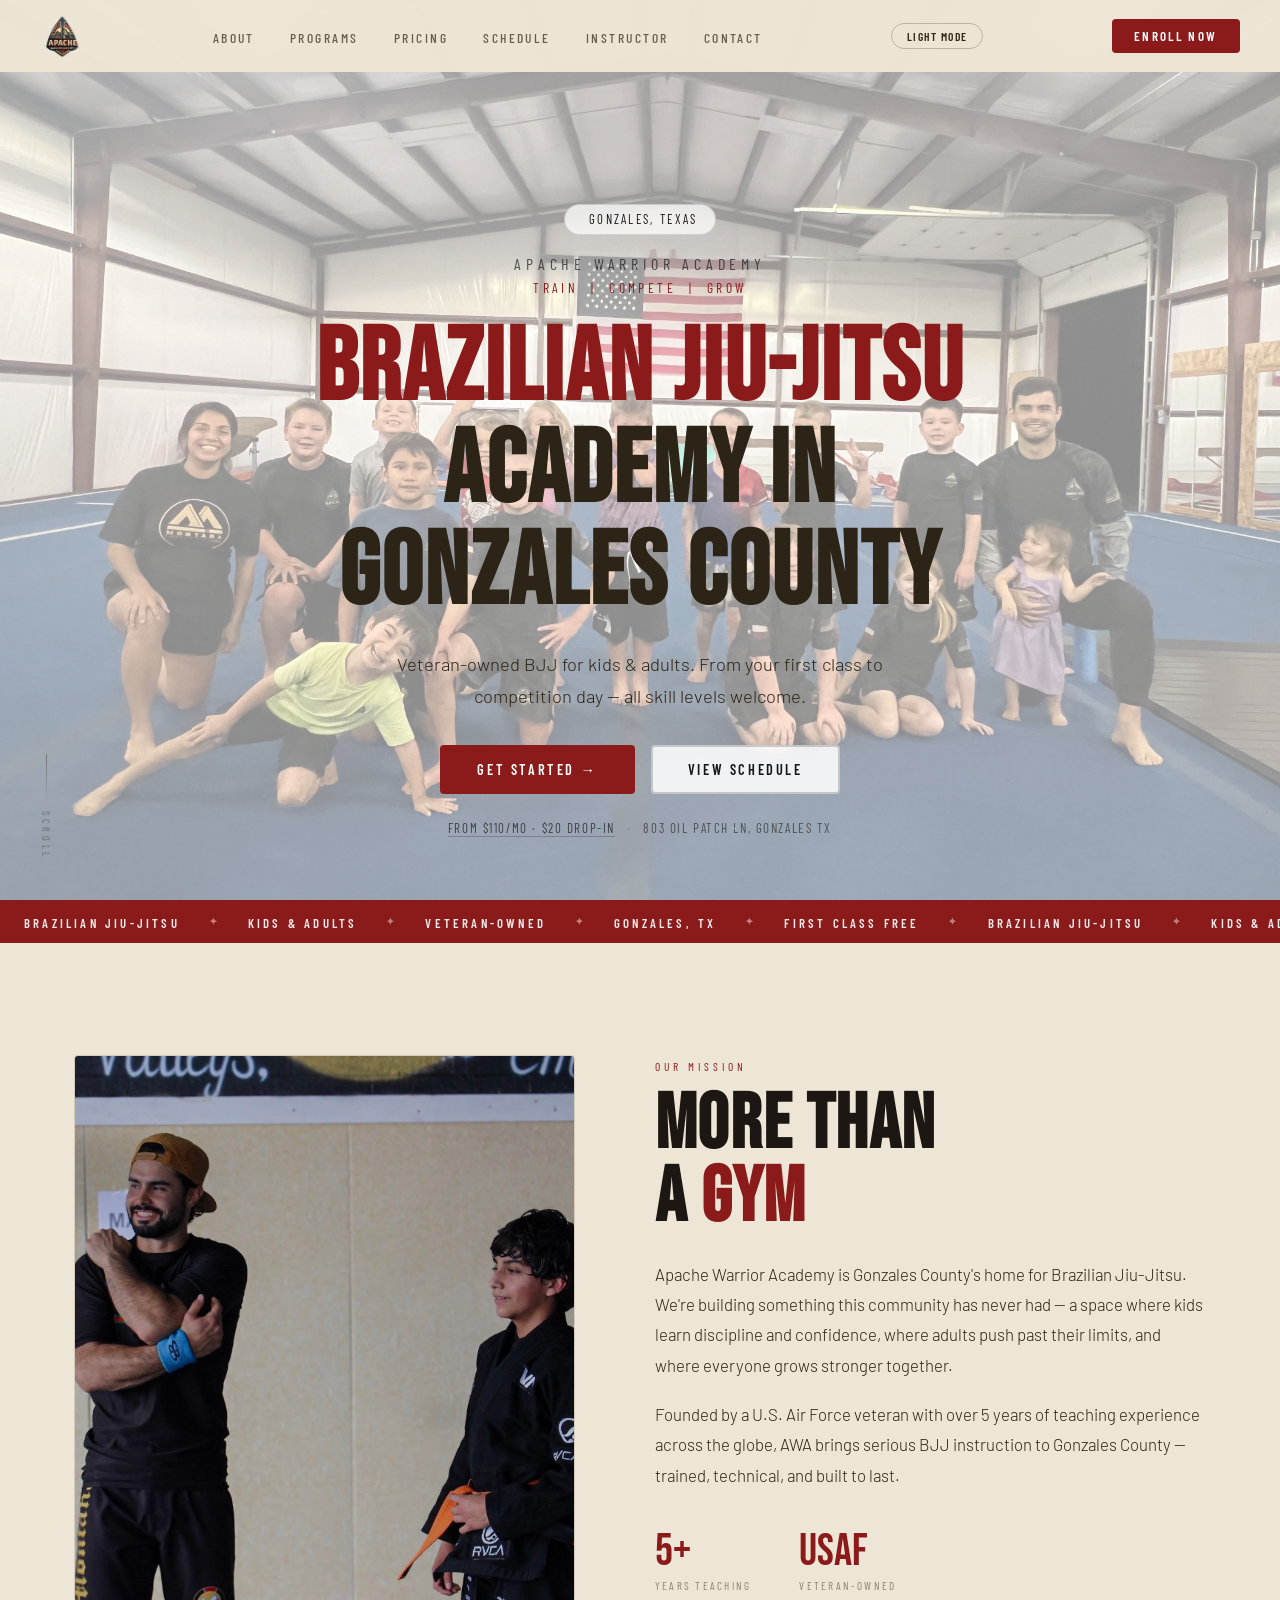
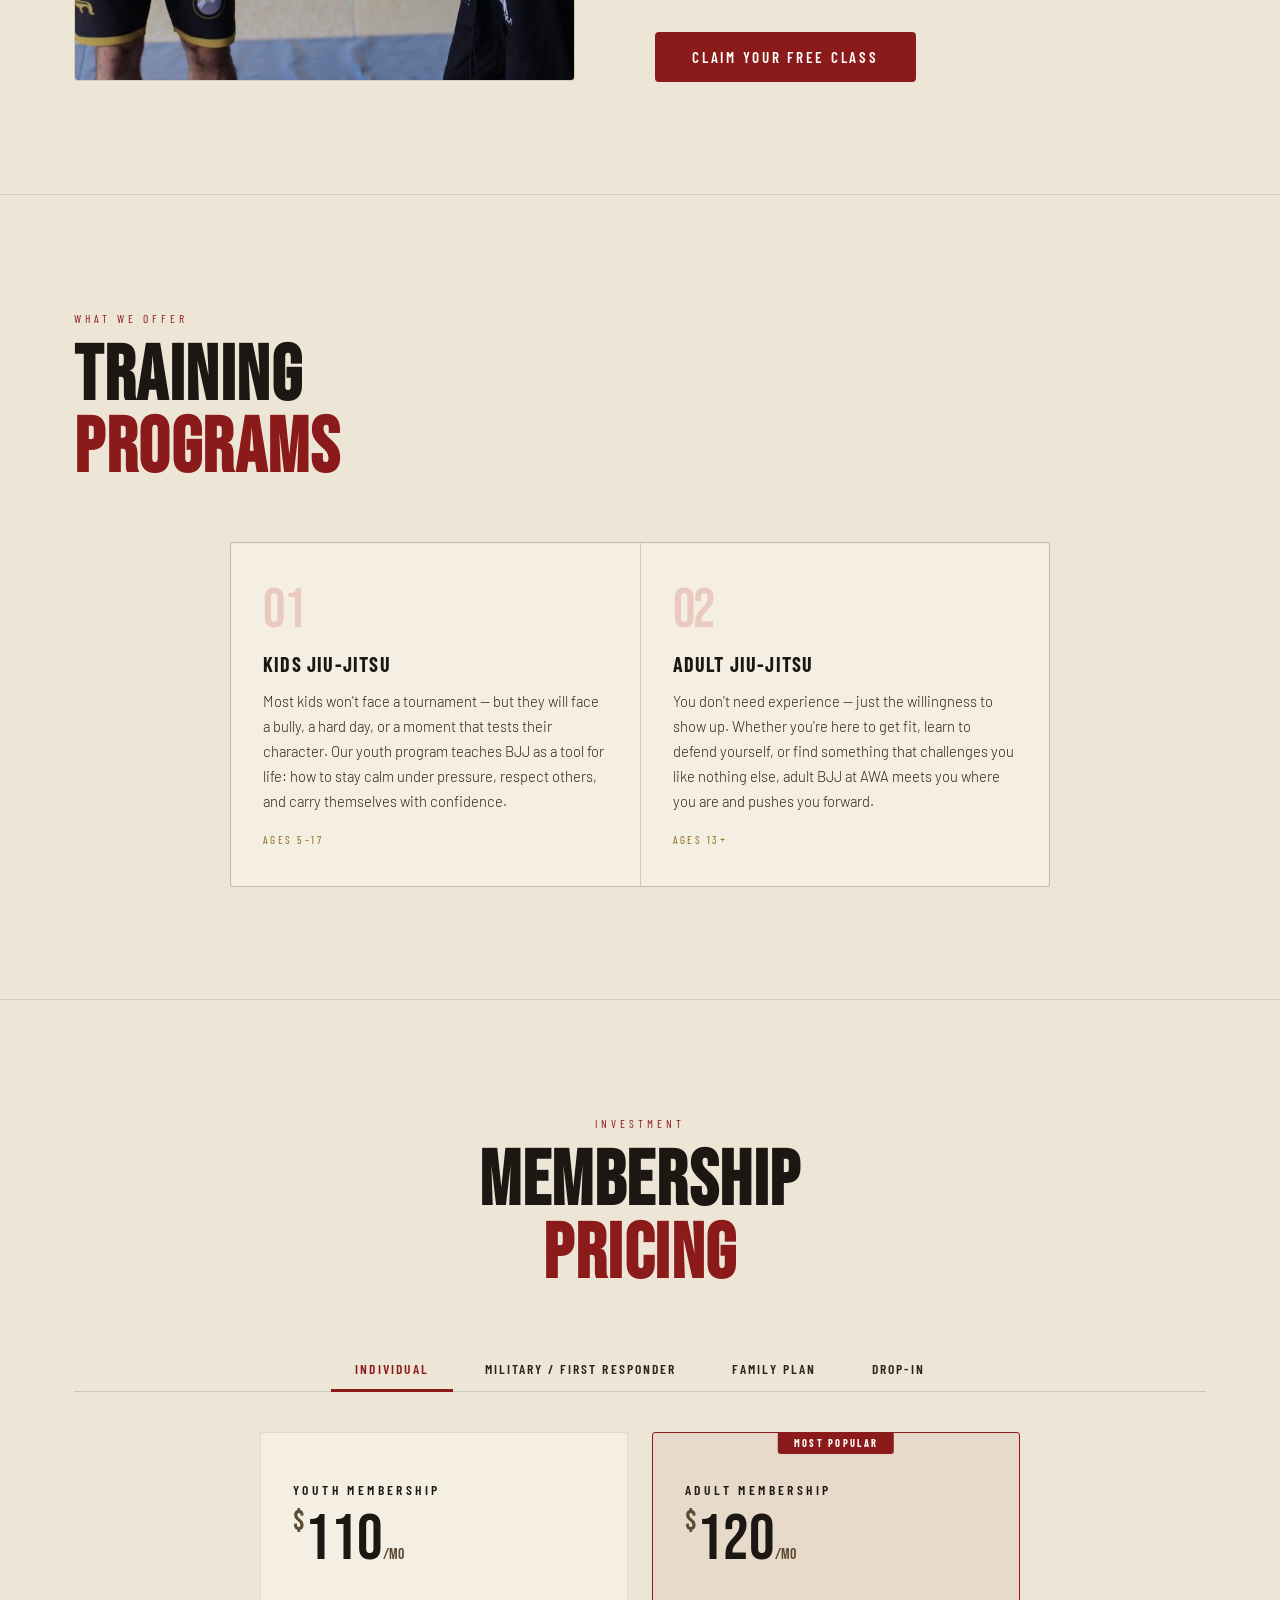
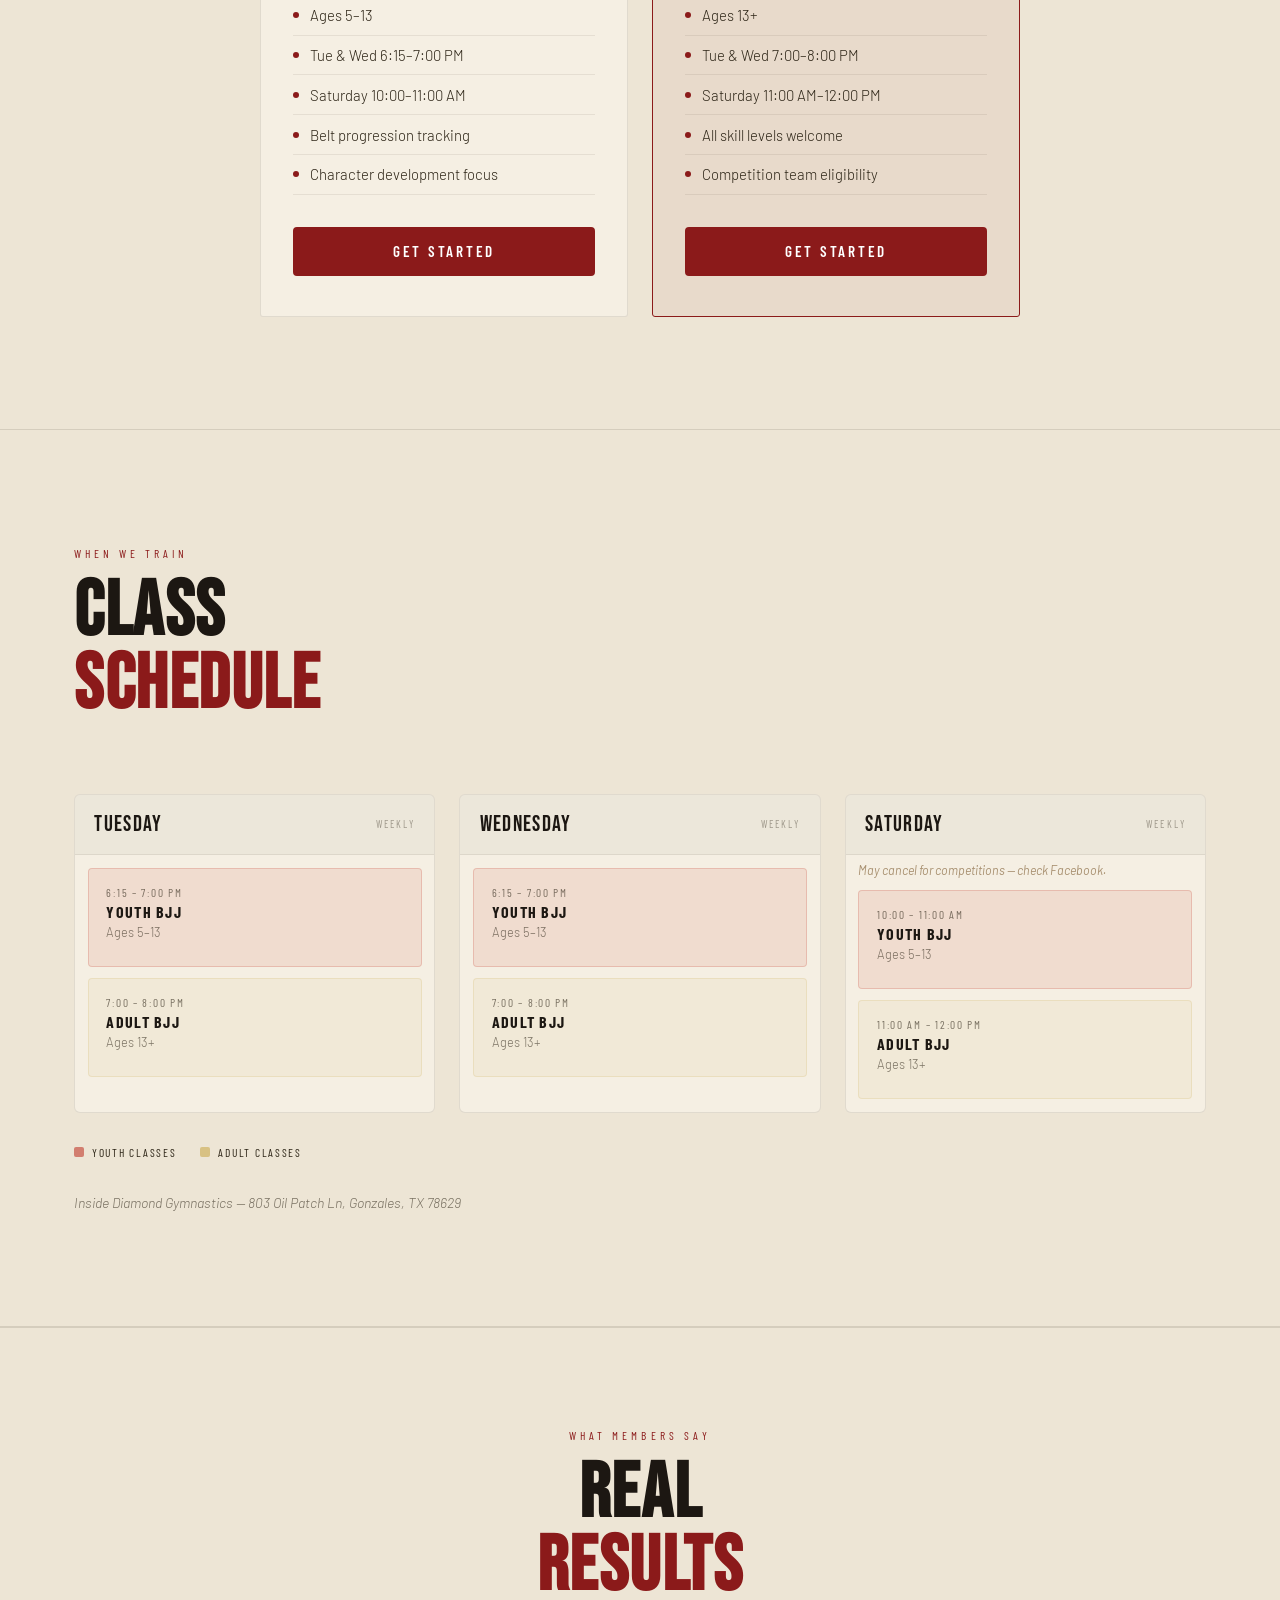
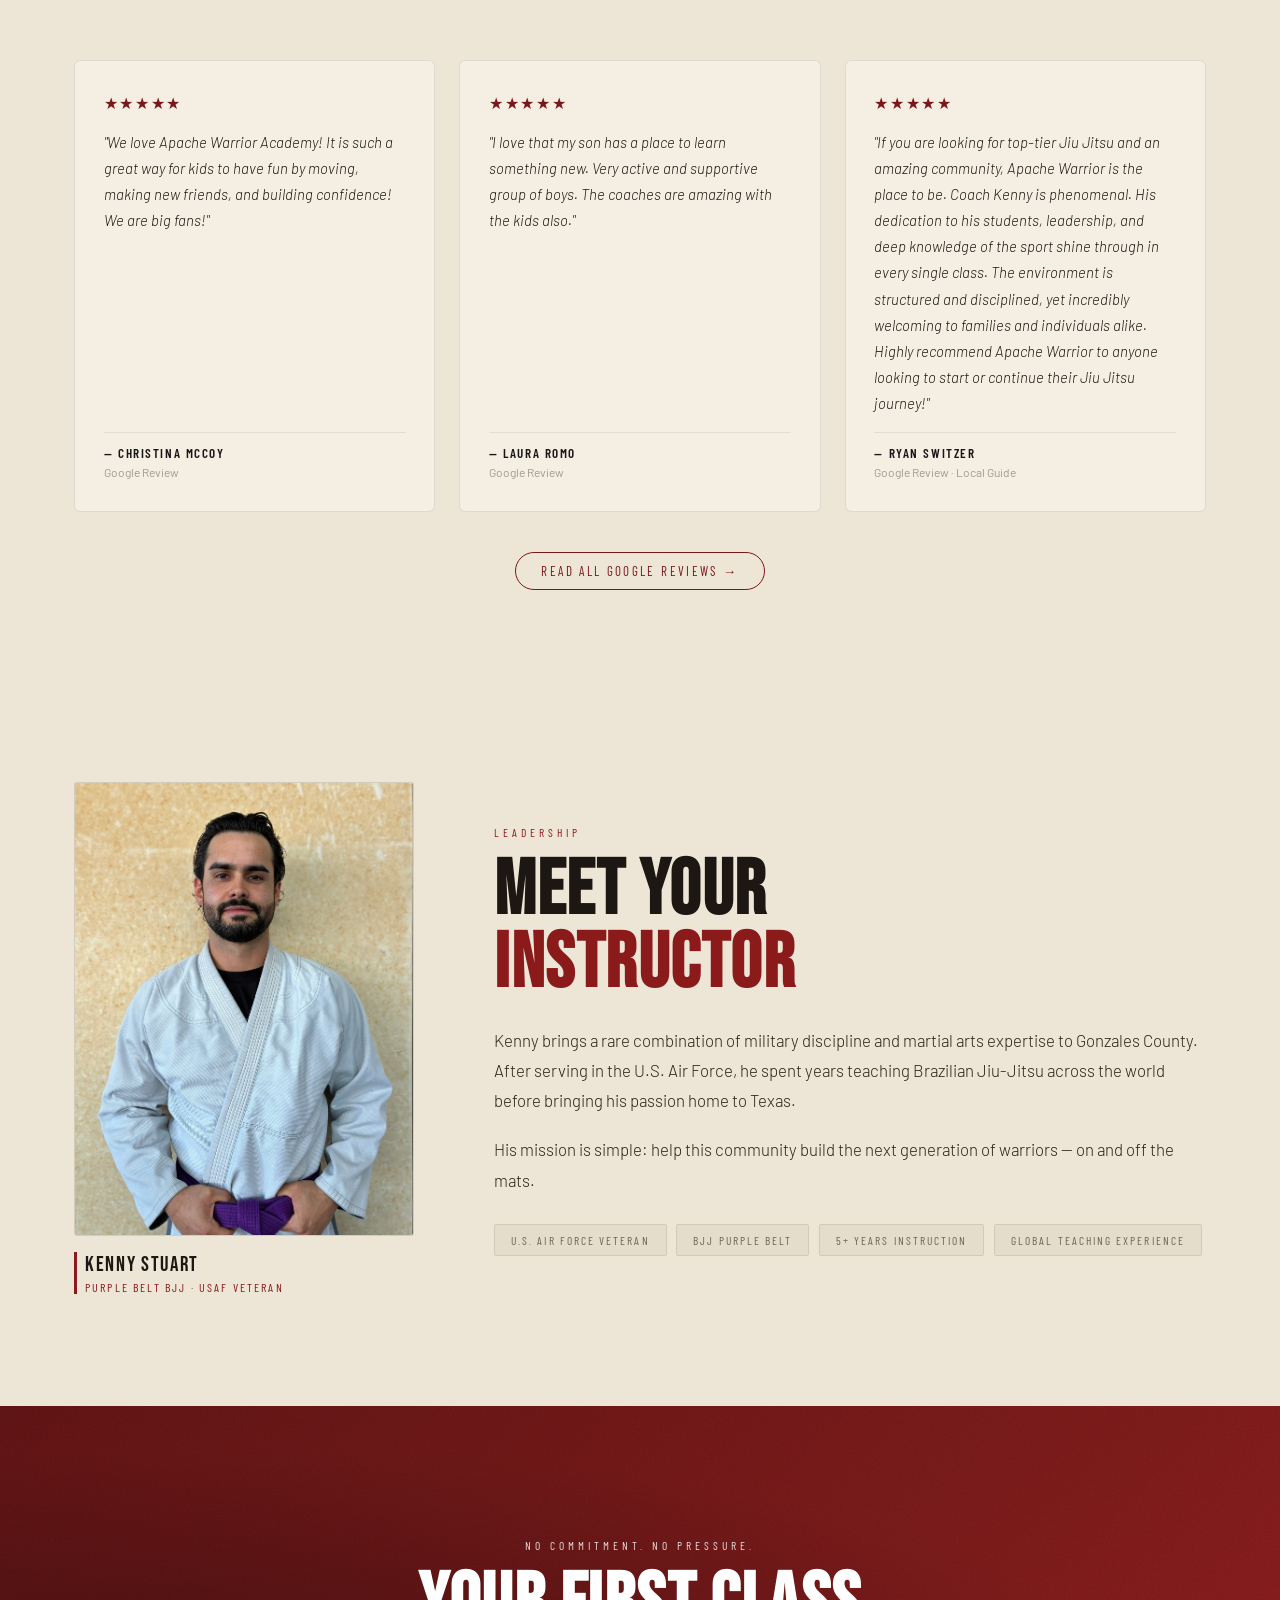
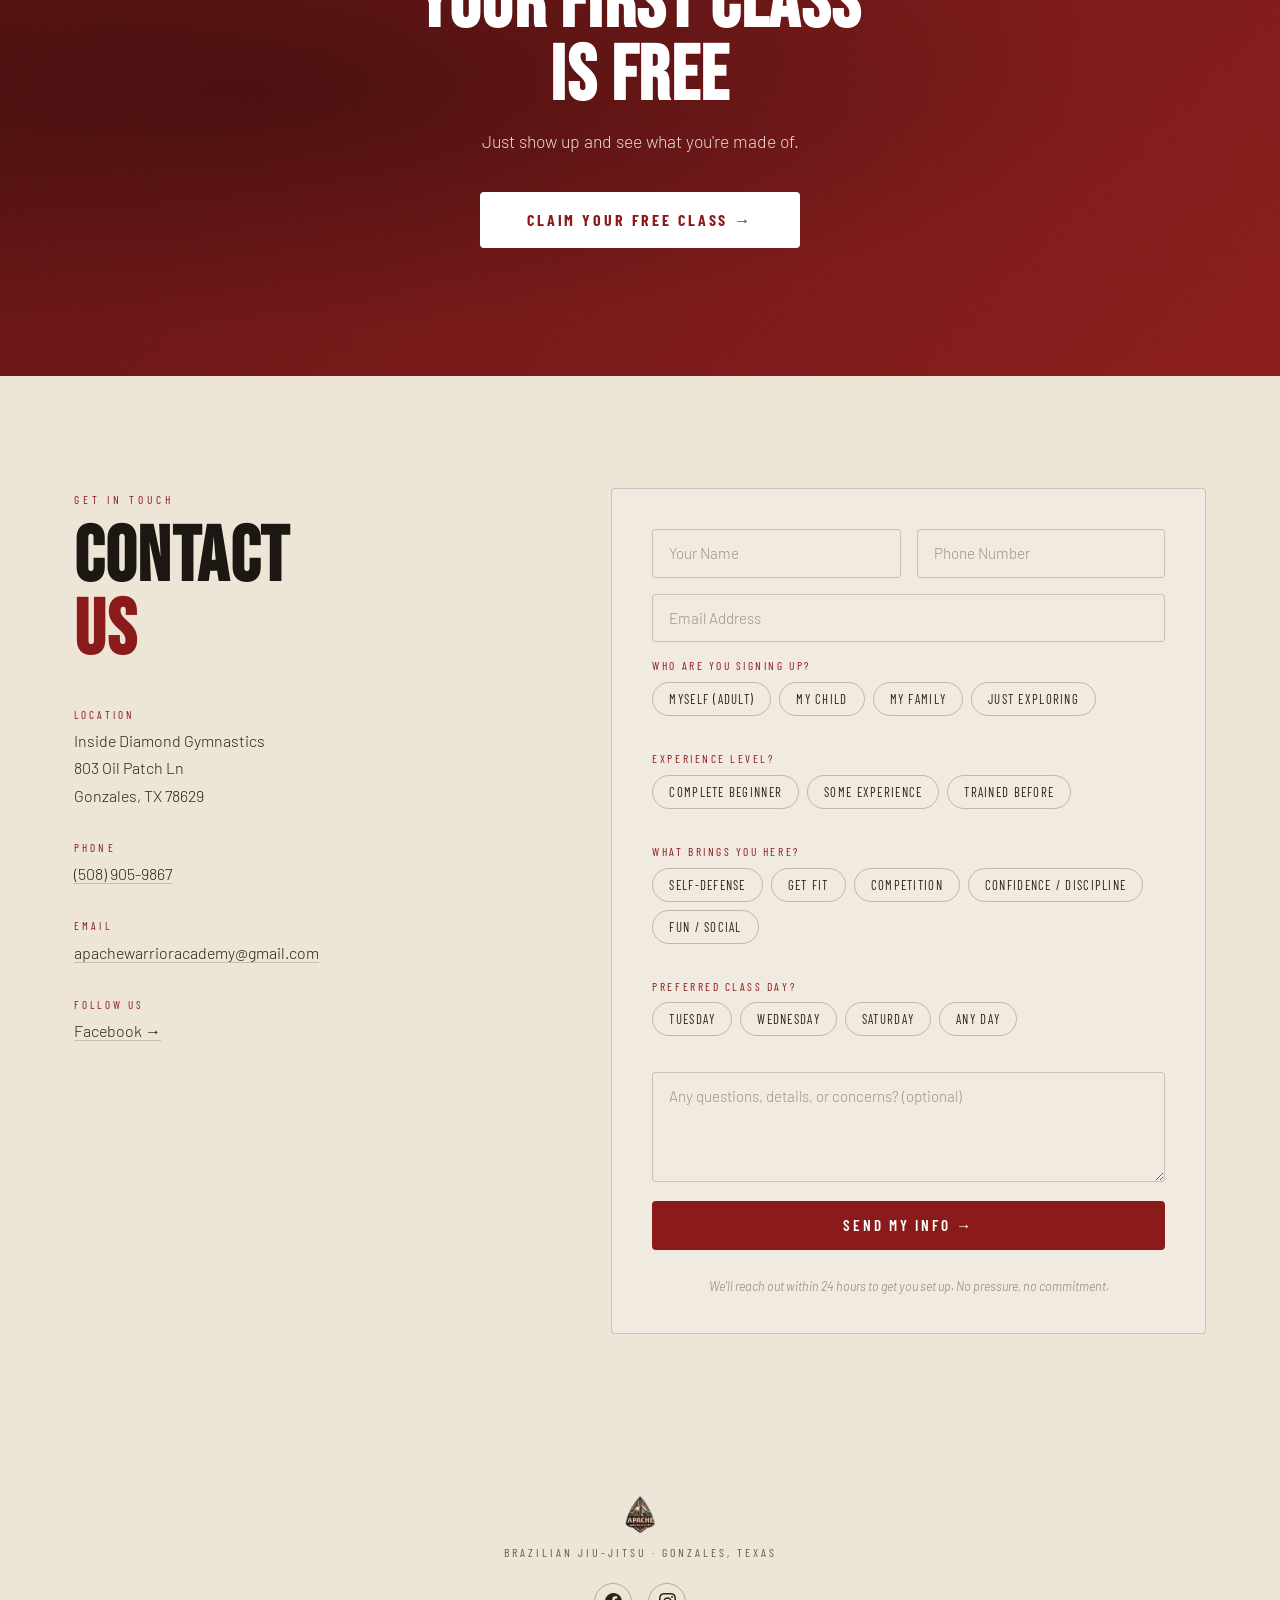
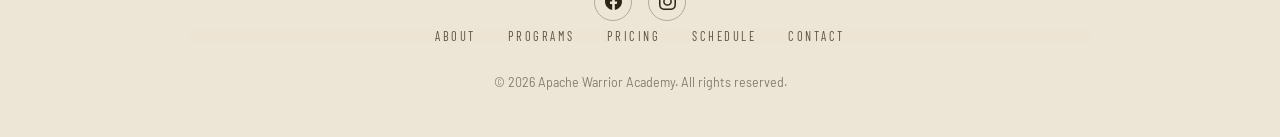
==== commit 9949335c: "Add files via upload" ====
--- a/index.html
+++ b/index.html
@@ -136,7 +136,7 @@
         <span class="label">Our Mission</span>
         <h2>MORE THAN<br>A <em>GYM</em></h2>
         <p>Apache Warrior Academy is Gonzales County's home for Brazilian Jiu-Jitsu. We're building something this community has never had — a space where kids learn discipline and confidence, where adults push past their limits, and where everyone grows stronger together.</p>
-        <p>Founded by a U.S. Air Force veteran with over 5 years of teaching experience across the globe, AWA brings world-class instruction to a small-town setting.</p>
+        <p>Founded by a U.S. Air Force veteran with over 5 years of teaching experience across the globe, AWA brings serious BJJ instruction to Gonzales County — trained, technical, and built to last.</p>
         <div class="about-stats">
           <div class="stat">
             <div class="stat-num">5+</div>
--- a/css/style.css
+++ b/css/style.css
@@ -349,11 +349,13 @@
 body.light-mode .cta-banner .label,
 body.dark-mode .cta-banner .label { color: rgba(255,255,255,0.85) !important; }
 
-/* CTA banner "FREE" em — dark charcoal so it pops on red in dark mode */
-body.dark-mode .cta-banner h2 em { color: #2C2416 !important; -webkit-text-stroke: 0 !important; }
-body.light-mode .cta-banner h2 { color: #FFFFFF !important; }
-body.light-mode .cta-banner h2 em { color: #2C2416 !important; -webkit-text-stroke: 0 !important; }
-body.light-mode .cta-banner p { color: rgba(255,255,255,0.85) !important; }
+/* CTA banner text — always white on red background, both modes */
+body.light-mode .cta-banner h2,
+body.dark-mode  .cta-banner h2  { color: #FFFFFF !important; }
+body.light-mode .cta-banner h2 em,
+body.dark-mode  .cta-banner h2 em { color: #FFFFFF !important; -webkit-text-stroke: 0 !important; font-style: normal; }
+body.light-mode .cta-banner p,
+body.dark-mode  .cta-banner p   { color: rgba(255,255,255,0.85) !important; }
 
 /* Hero text — dark mode: cream so it reads against the photo + overlay */
 body.dark-mode .hero-title--unified { color: #2C2416 !important; }
@@ -2268,6 +2270,9 @@
   margin-bottom: 1.2rem;
 }
 .hero-location-dot { font-size: 0.85rem; }
+a.hero-location-pill { text-decoration: none; cursor: pointer; transition: background 0.2s, transform 0.2s, box-shadow 0.2s; }
+a.hero-location-pill:hover { background: rgba(255,255,255,0.92); transform: translateY(-2px); box-shadow: 0 4px 16px rgba(0,0,0,0.12); }
+a.hero-location-pill:active { transform: translateY(0); }
 
 /* Academy name line */
 .hero-academy-name {
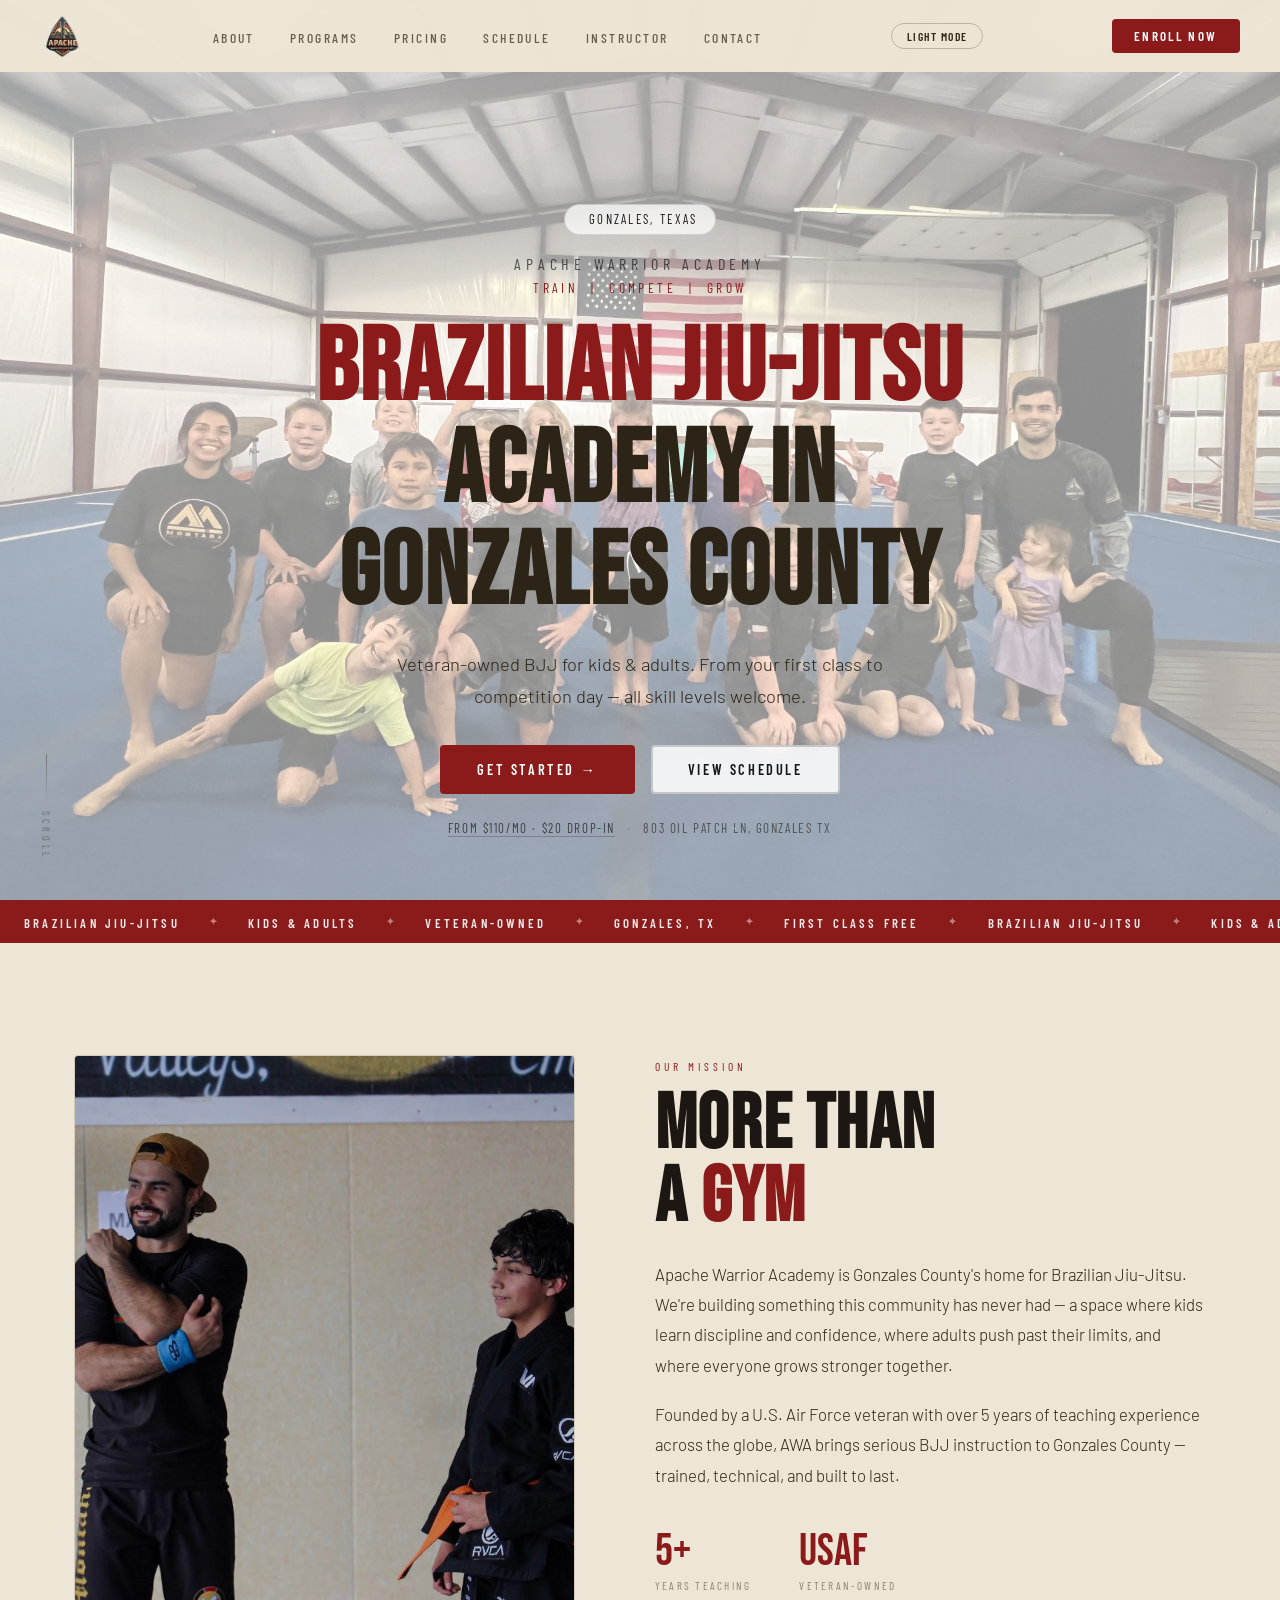
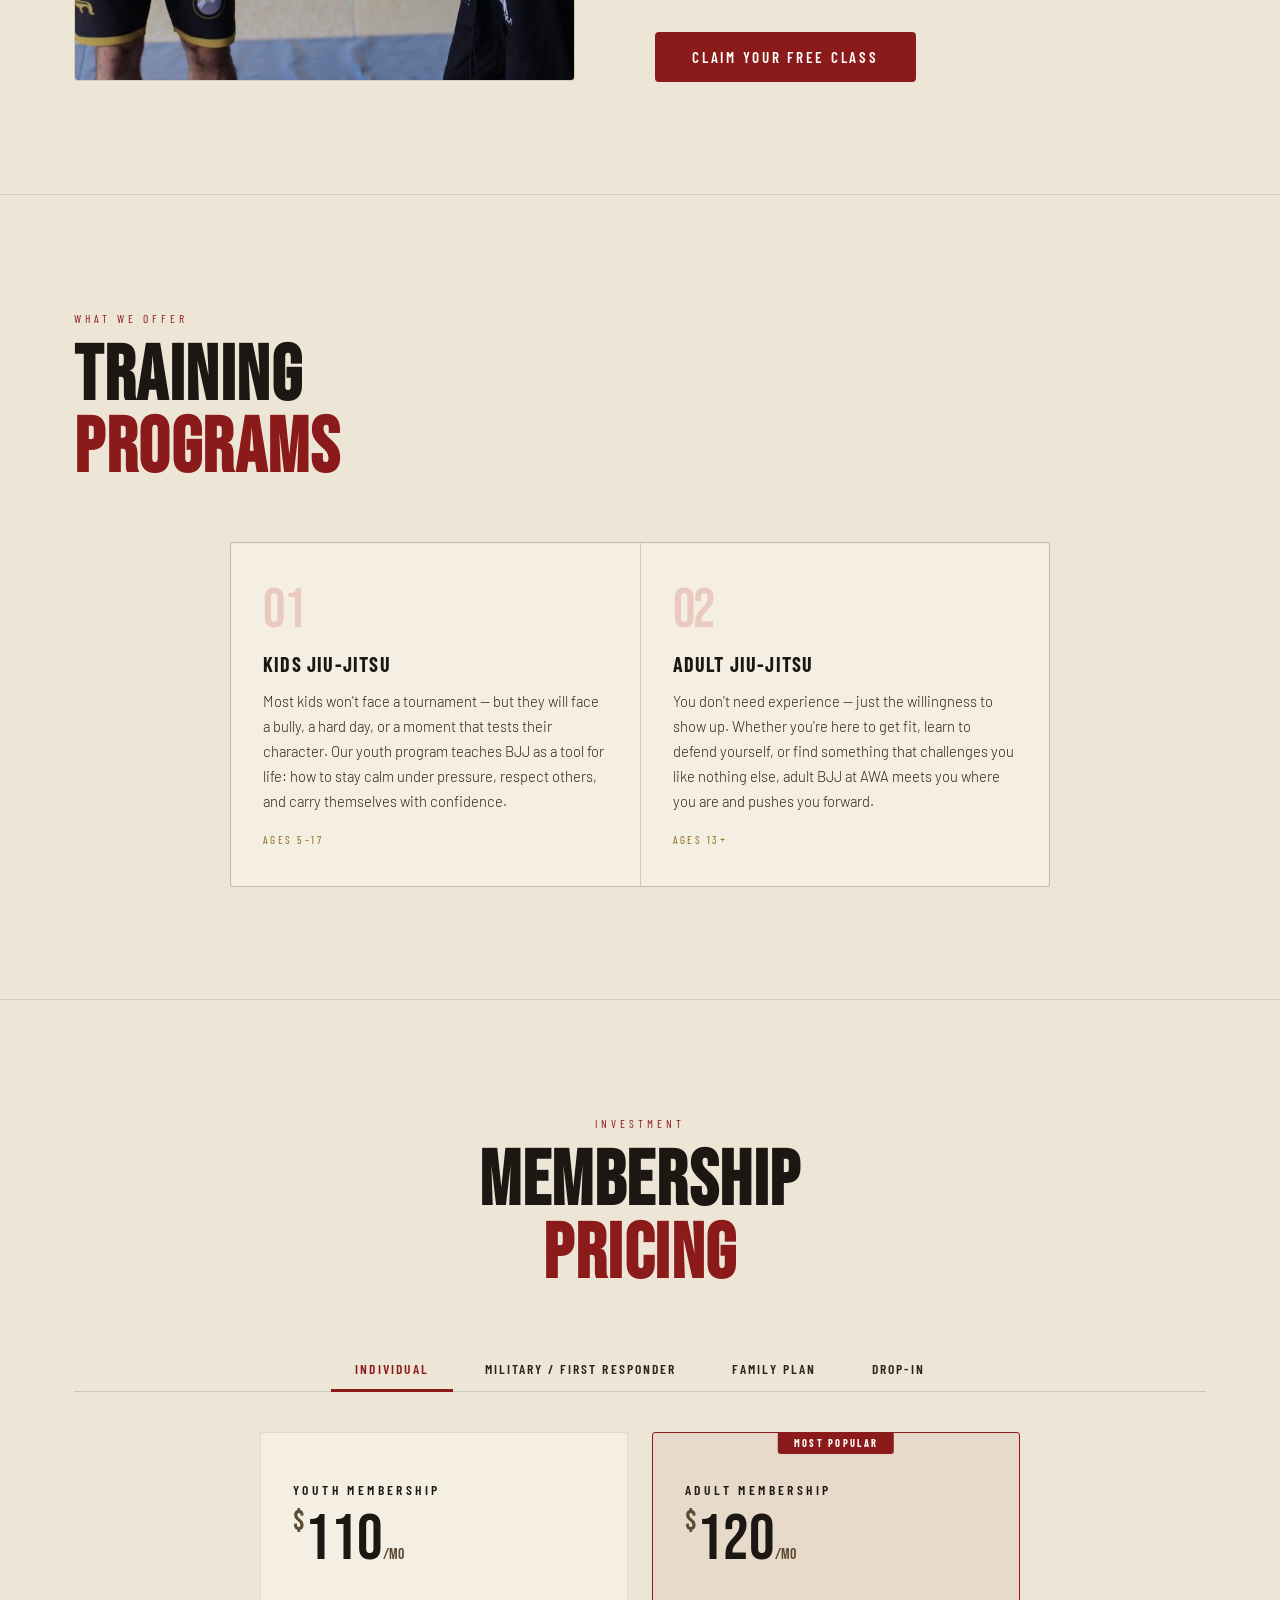
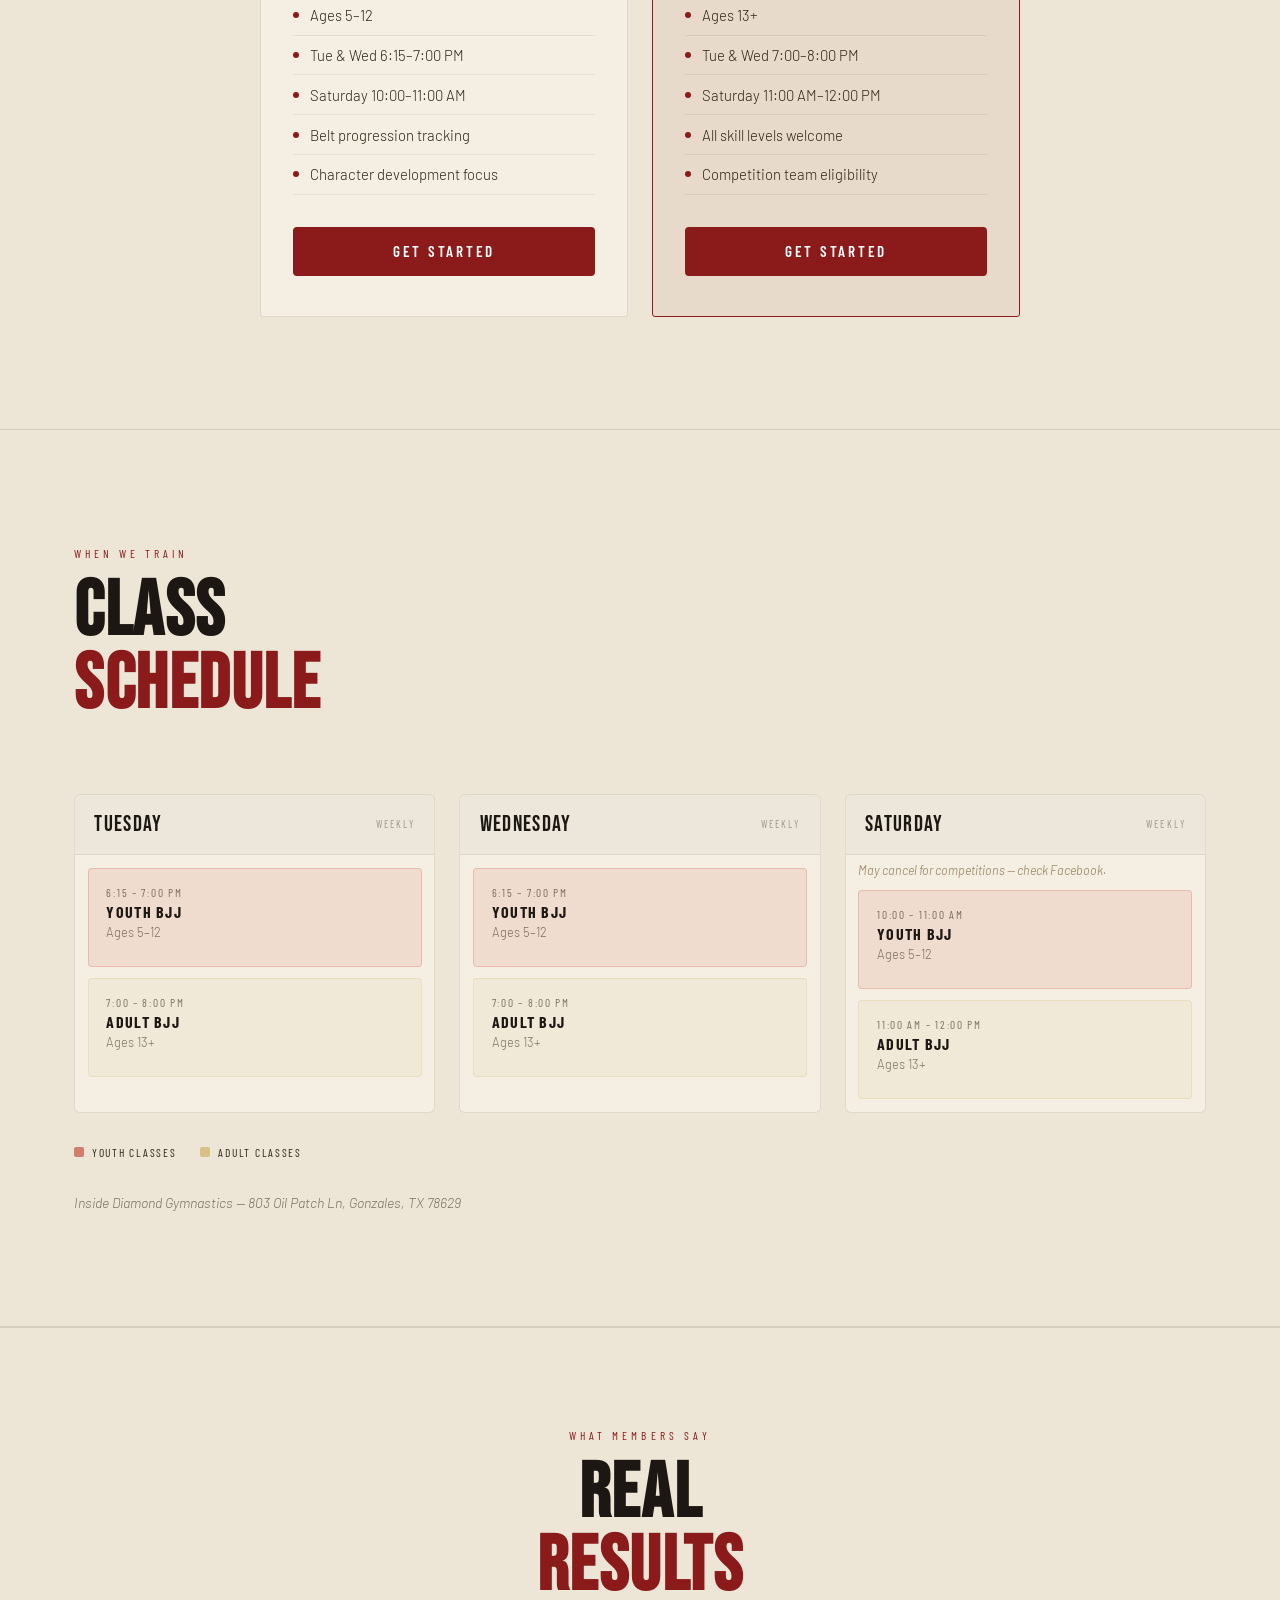
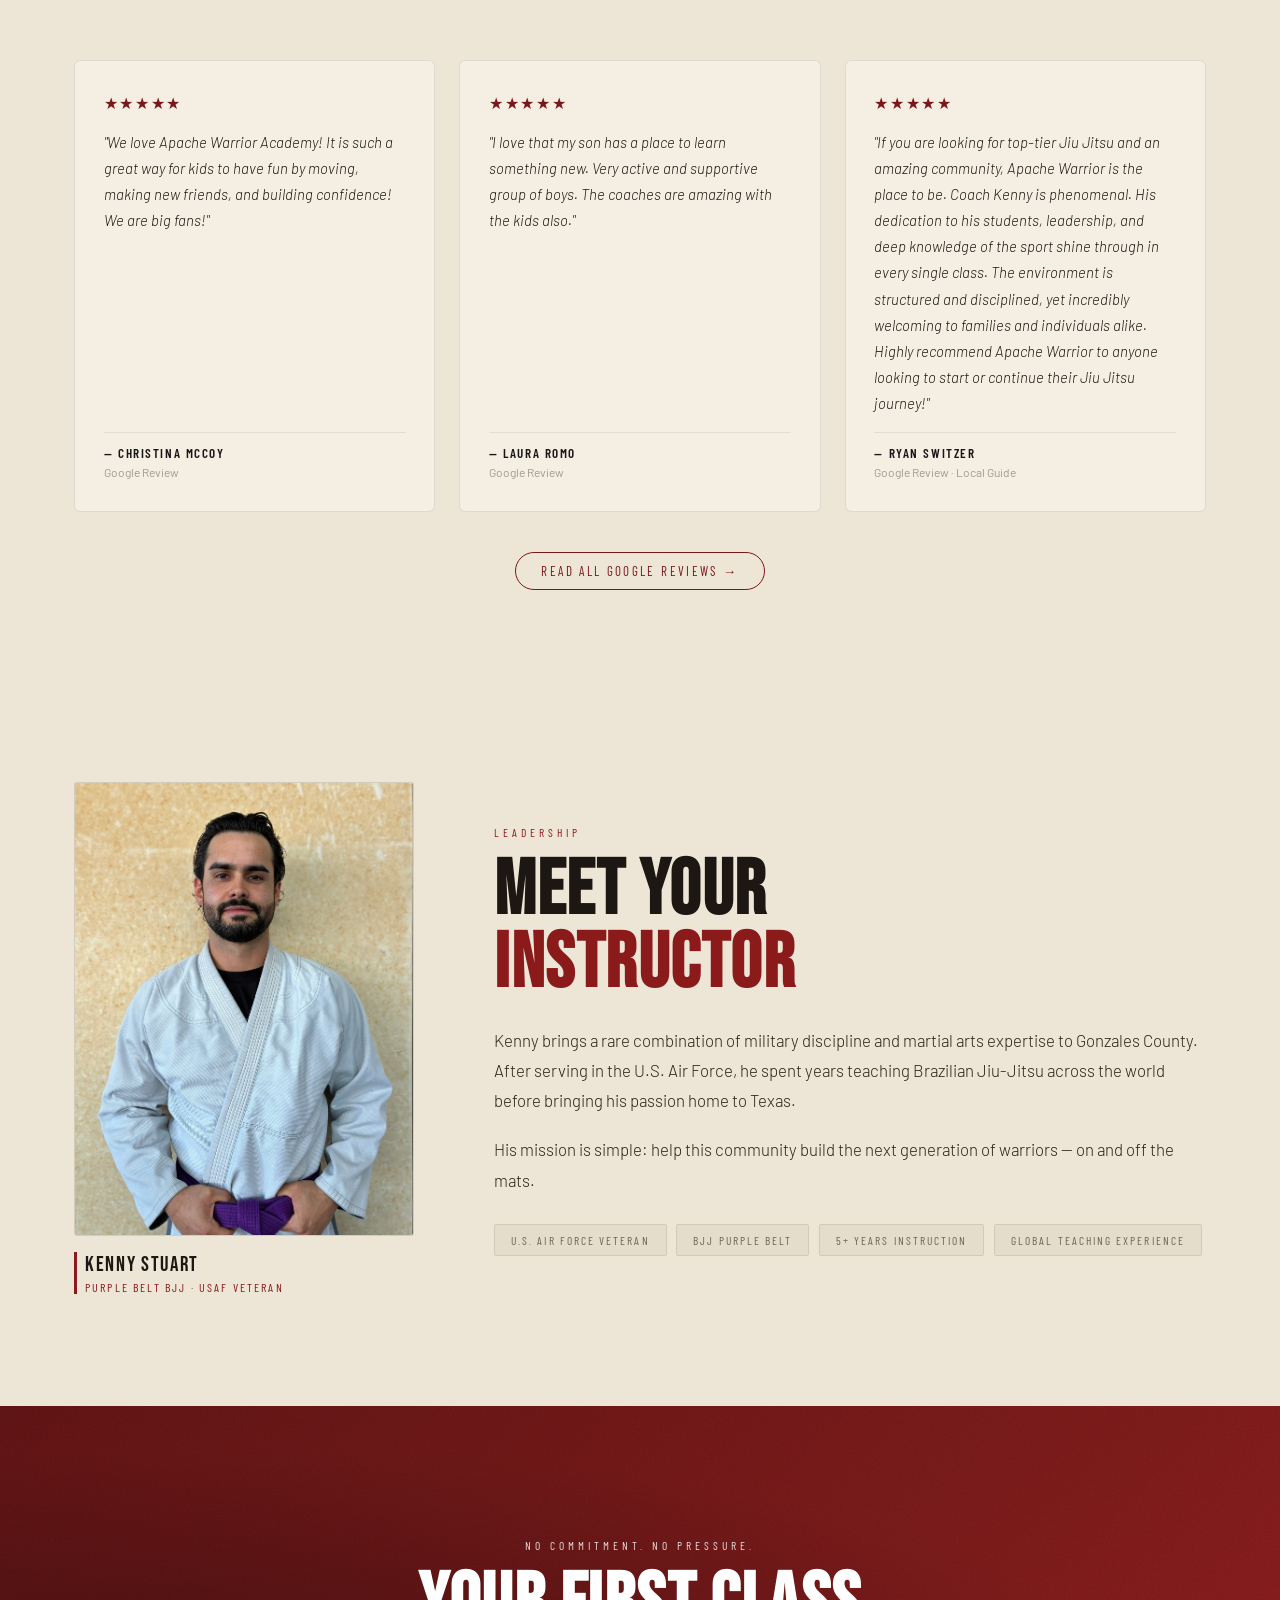
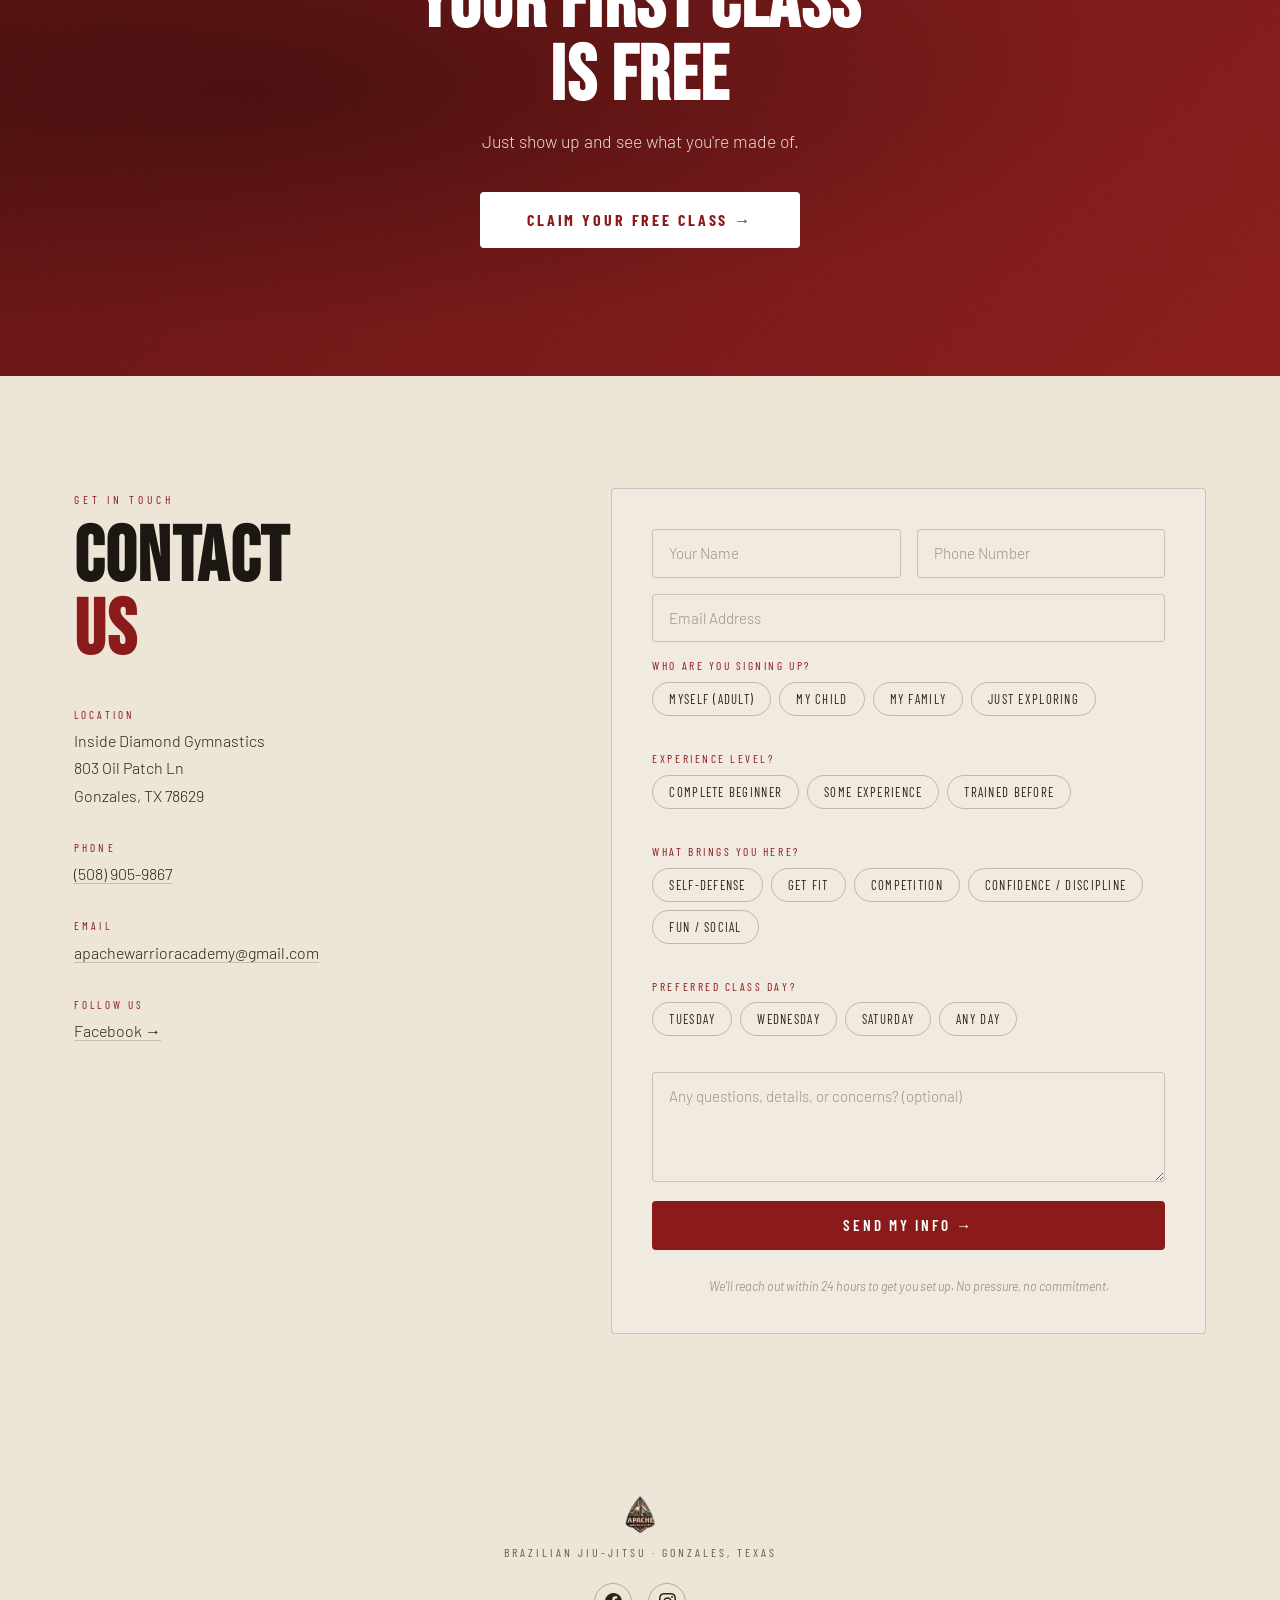
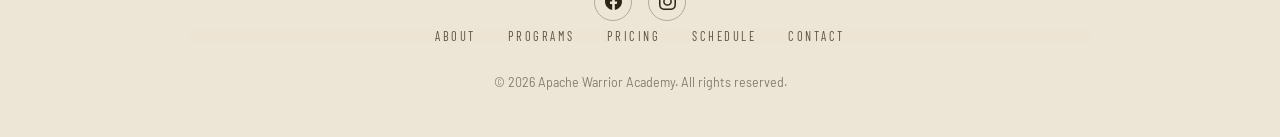
==== commit 62a5d180: "Add files via upload" ====
--- a/index.html
+++ b/index.html
@@ -202,7 +202,7 @@
             <div class="price-tag"><sup>$</sup>110<span>/mo</span></div>
           </div>
           <ul class="price-list">
-            <li>Ages 5–13</li>
+            <li>Ages 5–12</li>
             <li>Tue &amp; Wed 6:15–7:00 PM</li>
             <li>Saturday 10:00–11:00 AM</li>
             <li>Belt progression tracking</li>
@@ -348,7 +348,7 @@
             <div class="cal-slot kids-slot">
               <div class="cal-slot-time">6:15 – 7:00 PM</div>
               <div class="cal-slot-name">Youth BJJ</div>
-              <div class="cal-slot-ages">Ages 5–13</div>
+              <div class="cal-slot-ages">Ages 5–12</div>
             </div>
             <div class="cal-slot adult-slot">
               <div class="cal-slot-time">7:00 – 8:00 PM</div>
@@ -367,7 +367,7 @@
             <div class="cal-slot kids-slot">
               <div class="cal-slot-time">6:15 – 7:00 PM</div>
               <div class="cal-slot-name">Youth BJJ</div>
-              <div class="cal-slot-ages">Ages 5–13</div>
+              <div class="cal-slot-ages">Ages 5–12</div>
             </div>
             <div class="cal-slot adult-slot">
               <div class="cal-slot-time">7:00 – 8:00 PM</div>
@@ -387,7 +387,7 @@
             <div class="cal-slot kids-slot">
               <div class="cal-slot-time">10:00 – 11:00 AM</div>
               <div class="cal-slot-name">Youth BJJ</div>
-              <div class="cal-slot-ages">Ages 5–13</div>
+              <div class="cal-slot-ages">Ages 5–12</div>
             </div>
             <div class="cal-slot adult-slot">
               <div class="cal-slot-time">11:00 AM – 12:00 PM</div>
